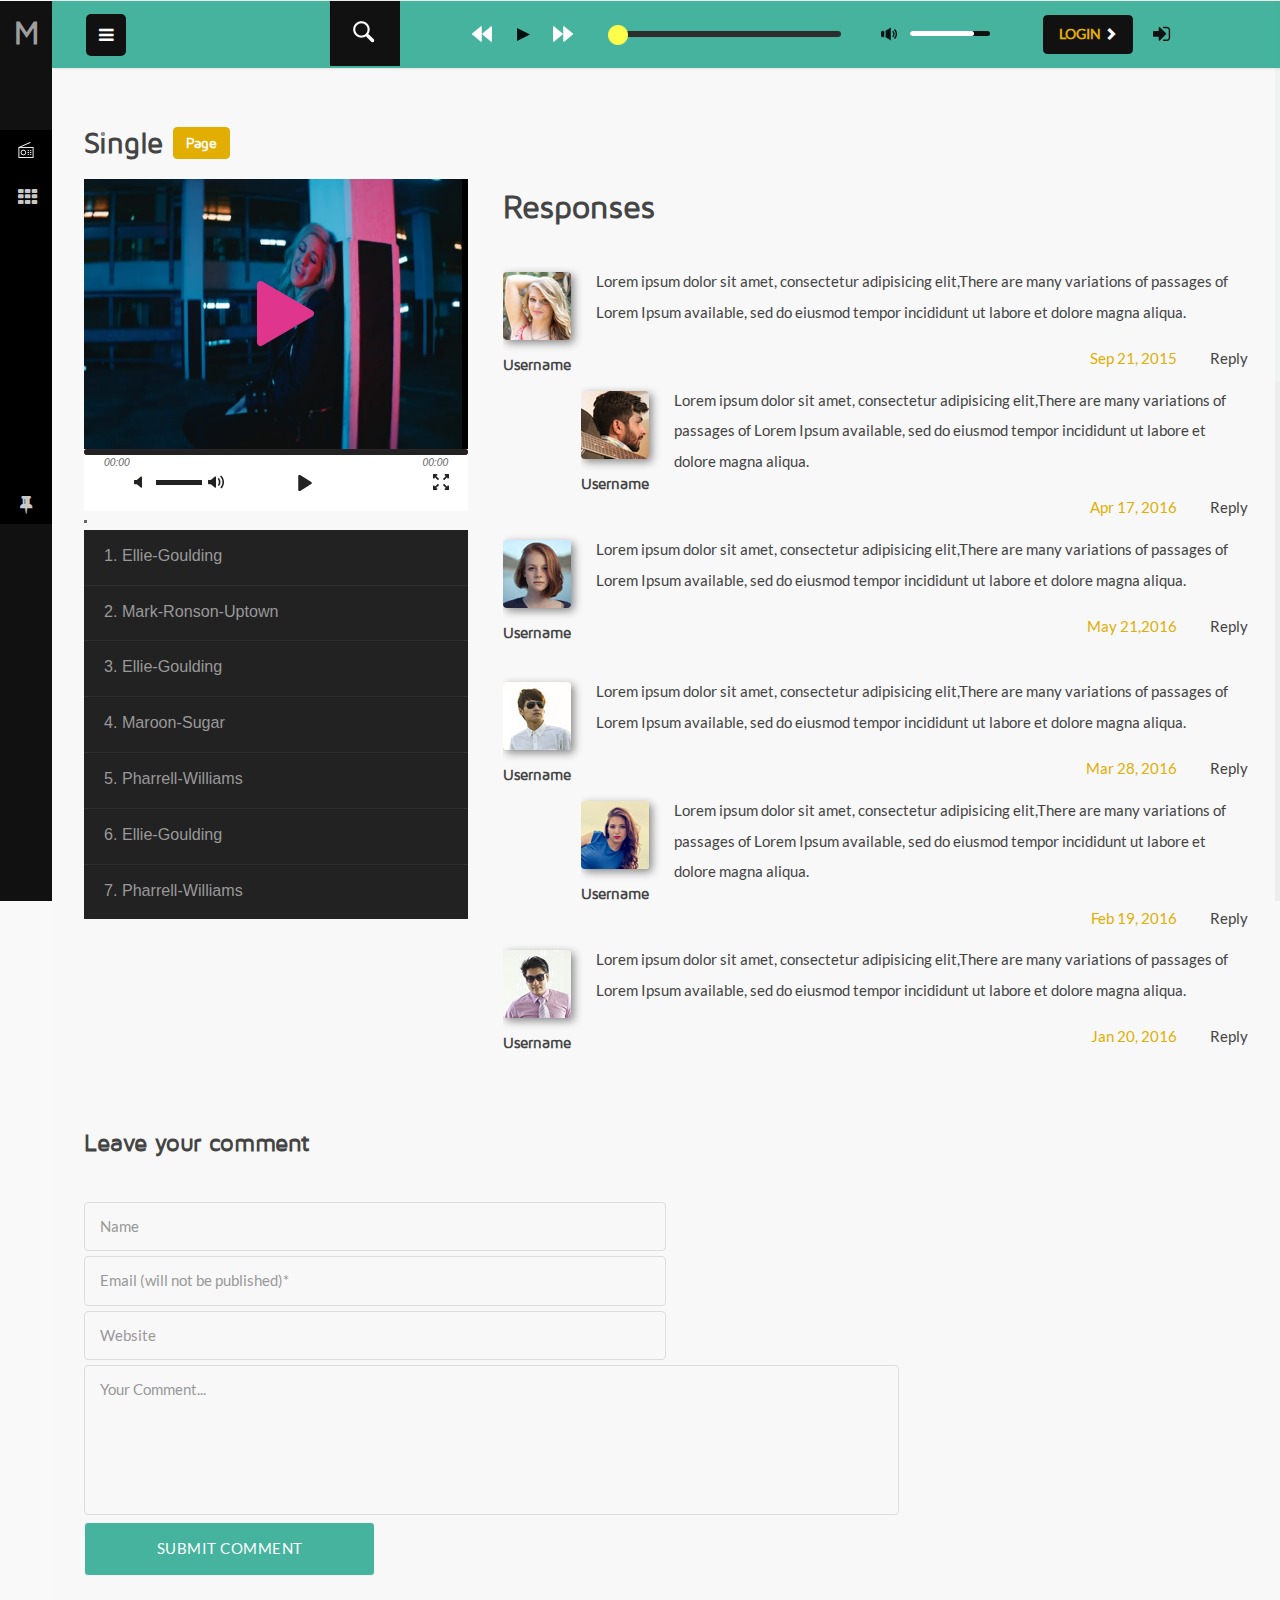
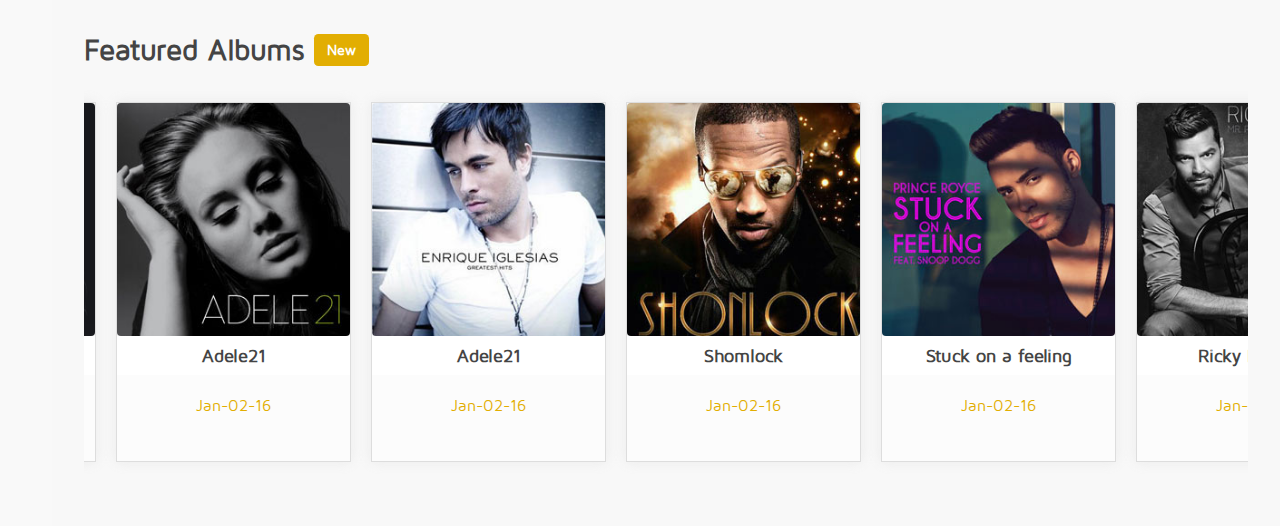
==== web/single.html @ 9c0857f7 "frontend" ====
<!--
Author: W3layouts
Author URL: http://w3layouts.com
License: Creative Commons Attribution 3.0 Unported
License URL: http://creativecommons.org/licenses/by/3.0/
-->
<!DOCTYPE HTML>
<html>
<head>
<title>Mom's Spaghettis</title>
<meta name="viewport" content="width=device-width, initial-scale=1">
<meta http-equiv="Content-Type" content="text/html; charset=utf-8" />
<meta name="keywords" content="Mosaic Responsive web template, Bootstrap Web Templates, Flat Web Templates, Android Compatible web template, 
Smartphone Compatible web template, free webdesigns for Nokia, Samsung, LG, SonyEricsson, Motorola web design" />
<script type="application/x-javascript"> addEventListener("load", function() { setTimeout(hideURLbar, 0); }, false); function hideURLbar(){ window.scrollTo(0,1); } </script>
 <!-- Bootstrap Core CSS -->
<link href="css/bootstrap.css" rel='stylesheet' type='text/css' />
<!-- Custom CSS -->
<link href="css/style.css" rel='stylesheet' type='text/css' />
<!-- Graph CSS -->
<link href="css/font-awesome.css" rel="stylesheet"> 
<!-- jQuery -->
<!-- lined-icons -->
<link rel="stylesheet" href="css/icon-font.css" type='text/css' />
<!-- //lined-icons -->
 <!-- Meters graphs -->
<script src="js/jquery-2.1.4.js"></script>


</head> 
    	 <!-- /w3layouts-agile -->
 <body class="sticky-header left-side-collapsed"  onload="initMap()">
    <section>
      <!-- left side start-->
		<div class="left-side sticky-left-side">

			<!--logo and iconic logo start-->
			<div class="logo">
				<h1><a href="index.html">Mosai<span>c</span></a></h1>
			</div>
			<div class="logo-icon text-center">
				<a href="index.html">M </a>
			</div>

			<!--logo and iconic logo end-->
					<div class="left-side-inner">

				<!--sidebar nav start-->
					<ul class="nav nav-pills nav-stacked custom-nav">
						<li class="active"><a href="index.html"><i class="lnr lnr-home"></i><span>Home</span></a></li>
						
						<li><a href="radio.html"><i class="camera"></i> <span>Radio</span></a></li>
						<li><a href="#" data-toggle="modal" data-target="#myModal1"><i class="fa fa-th"></i><span>Apps</span></a></li>
						<li><a href="radio.html"><i class="lnr lnr-users"></i> <span>Artists</span></a></li> 
						<li><a href="radio.html"><i class="lnr lnr-music-note"></i> <span>Albums</span></a></li>						
						<li class="menu-list"><a href="browse.html"><i class="lnr lnr-indent-increase"></i> <span>Browser</span></a>  
							<ul class="sub-menu-list">
								<li><a href="browse.html">Artists</a> </li>
								<li><a href="404.html">Services</a> </li>
							</ul>
						</li>
						<li><a href="blog.html"><i class="lnr lnr-book"></i><span>Blog</span></a></li>
						<li><a href="typography.html"><i class="lnr lnr-pencil"></i> <span>Typography</span></a></li>
						<li class="menu-list"><a href="#"><i class="lnr lnr-heart"></i>  <span>My Favourities</span></a> 
							<ul class="sub-menu-list">
								<li><a href="radio.html">All Songs</a></li>
							</ul>
						</li>
						<li class="menu-list"><a href="contact.html"><i class="fa fa-thumb-tack"></i><span>Contact</span></a>
							<ul class="sub-menu-list">
								<li><a href="contact.html">Location</a> </li>
							</ul>
						</li>     
					</ul>
				<!--sidebar nav end-->
			</div>
		</div>
		 	 <!-- /w3l-agile -->
		<!-- left side end-->
				<!-- app-->
			<div class="modal fade" id="myModal1" tabindex="-1" role="dialog" aria-labelledby="myModalLabel">
				<div class="modal-dialog facebook" role="document">
					<div class="modal-content">
						<div class="modal-header">
							<button type="button" class="close" data-dismiss="modal" aria-label="Close"><span aria-hidden="true">&times;</span></button>						
						</div>
						<div class="modal-body">
							<div class="app-grids">
								<div class="app">
						<div class="col-md-5 app-left mpl">
							<h3>Mosaic mobile app on your smartphone!</h3>
							<p>Download and Avail Special Songs Videos and Audios.</p>
							<div class="app-devices">
								<h5>Gets the app from</h5>
								<a href="#"><img src="images/1.png" alt=""></a>
								<a href="#"><img src="images/2.png" alt=""></a>
								<div class="clearfix"> </div>
							</div>
						</div>
						<div class="col-md-7 app-image">
							<img src="images/apps.png" alt="">
						</div>
						<div class="clearfix"></div>
					</div>
							</div>
						</div>
					</div>
				</div>
			</div>
			<!-- //app-->
			 	 <!-- /w3l-agileits -->
		<!-- signup -->
			<div class="modal fade" id="myModal5" tabindex="-1" role="dialog" aria-labelledby="myModalLabel">
				<div class="modal-dialog" role="document">
					<div class="modal-content modal-info">
						<div class="modal-header">
							<button type="button" class="close" data-dismiss="modal" aria-label="Close"><span aria-hidden="true">&times;</span></button>						
						</div>
						<div class="modal-body modal-spa">
							<div class="sign-grids">
								<div class="sign">
									<div class="sign-left">
										<ul>
											<li><a class="fb" href="#"><i></i>Sign in with Facebook</a></li>
											<li><a class="goog" href="#"><i></i>Sign in with Google</a></li>
										</ul>
									</div>
									<div class="sign-right">
										<form action="#" method="post">
											<h3>Create your account </h3>
											<input type="text" value="Name" onfocus="this.value = '';" onblur="if (this.value == '') {this.value = 'Name';}" required="">
											<input type="text" value="Mobile number" onfocus="this.value = '';" onblur="if (this.value == '') {this.value = 'Mobile number';}" required="">
											<input type="text" value="Email" onfocus="this.value = '';" onblur="if (this.value == '') {this.value = 'Email';}" required="">	
											<input type="password" value="Password" onfocus="this.value = '';" onblur="if (this.value == '') {this.value = 'Password';}" required="">	
											
											<input type="submit" value="CREATE ACCOUNT" >
										</form>
									</div>
									<div class="clearfix"></div>								
								</div>
								<p>By logging in you agree to our <span>Terms and Conditions</span> and <span>Privacy Policy</span></p>
							</div>
						</div>
					</div>
				</div>
			</div>
			<!-- //signup -->
 	 <!-- /w3l-agile-its -->
		<!-- main content start-->
		<div class="main-content">
			<!-- header-starts -->
			<div class="header-section">
			<!--toggle button start-->
			<a class="toggle-btn  menu-collapsed"><i class="fa fa-bars"></i></a>
			<!--toggle button end-->
			<!--notification menu start -->
				<div class="menu-right">
					<div class="profile_details">		
						  <div class="col-md-4 serch-part">
								<div id="sb-search" class="sb-search">
									<form action="#" method="post">
										<input class="sb-search-input" placeholder="Search" type="search" name="search" id="search">
										<input class="sb-search-submit" type="submit" value="">
										<span class="sb-icon-search"> </span>
									</form>
								</div>
							</div>
							  <!-- search-scripts -->
									<script src="js/classie.js"></script>
									<script src="js/uisearch.js"></script>
										<script>
											new UISearch( document.getElementById( 'sb-search' ) );
										</script>
									<!-- //search-scripts -->
											 <!---->
											  <div class="col-md-4 player">
													<div class="audio-player">
														<audio id="audio-player"  controls="controls">
														<source src="media/Blue Browne.ogg" type="audio/ogg"></source>
																<source src="media/Blue Browne.mp3" type="audio/mpeg"></source>
																<source src="media/Georgia.ogg" type="audio/ogg"></source>
																<source src="media/Georgia.mp3" type="audio/mpeg"></source></audio>
														</div>
												<!---->
												<script type="text/javascript">
													$(function(){
													  $('#audio-player').mediaelementplayer({
														alwaysShowControls: true,
														features: ['playpause','progress','volume'],
														audioVolume: 'horizontal',
														iPadUseNativeControls: true,
														iPhoneUseNativeControls: true,
														AndroidUseNativeControls: true
													});
												 });
												</script>
												<!--audio-->
													<link rel="stylesheet" type="text/css" media="all" href="css/audio.css">
													<script type="text/javascript" src="js/mediaelement-and-player.min.js"></script>
													<!---->

 	 <!-- /w3layouts-agile -->
												<!--//-->
												<ul class="next-top">
													<li><a class="ar" href="#"> <img src="images/arrow.png" alt=""/></a></li>
													<li><a class="ar2" href="#"><img src="images/arrow2.png" alt=""/></i></a></li>
														
											 </ul>	
											</div>
											<div class="col-md-4 login-pop">
												<div id="loginpop"><a href="#" id="loginButton"><span>Login <i class="arrow glyphicon glyphicon-chevron-right"></i></span></a><a class="top-sign" href="#" data-toggle="modal" data-target="#myModal5"><i class="fa fa-sign-in"></i></a>
														<div id="loginBox">                
															<form action="#" method="post" id="loginForm">
																	<fieldset id="body">
																		<fieldset>
																			  <label for="email">Email Address</label>
																			  <input type="text" name="email" id="email">
																		</fieldset>
																		<fieldset>
																				<label for="password">Password</label>
																				<input type="password" name="password" id="password">
																		 </fieldset>
																		<input type="submit" id="login" value="Sign in">
																		<label for="checkbox"><input type="checkbox" id="checkbox"> <i>Remember me</i></label>
																	</fieldset>
																<span><a href="#">Forgot your password?</a></span>
														 </form>
													</div>
												</div>

											</div>
										<div class="clearfix"> </div>
								</div>
							<!-------->
						</div>
					<div class="clearfix"></div>
				</div>
			<!--notification menu end -->
			<!-- //header-ends -->
 	 <!-- /wthree-agile -->
		<!-- //header-ends -->
			<div id="page-wrapper">
				
				<div class="inner-content single">
						    <!--/music-right-->
							
						<div class="tittle-head">
									<h3 class="tittle">Single <span class="new">Page</span></h3>
									<div class="clearfix"> </div>
								</div>
						   <div class="single_left">
								<!--/video-main-->
								 <div class="video-main">
									<div class="video-record-list">
										<div id="jp_container_1" class="jp-video jp-video-270p" role="application" aria-label="media player">
											<div class="jp-type-playlist">
												<div id="jquery_jplayer_1" class="jp-jplayer" style="width: 480px; height: 270px;"><img id="jp_poster_0" src="video/play1.png" style="width: 480px; height: 270px; display: inline;"><video id="jp_video_0" preload="metadata" src="http://192.168.30.9/vijayaa/2015/Dec/mosaic/web/video/Ellie-Goulding.webm" title="1. Ellie-Goulding" style="width: 0px; height: 0px;"></video></div>
												<div class="jp-gui">
													<div class="jp-video-play" style="display: block;">
														<button class="jp-video-play-icon" role="button" tabindex="0">play</button>
													</div>
													<div class="jp-interface">
														<div class="jp-progress">
															<div class="jp-seek-bar" style="width: 100%;">
																<div class="jp-play-bar" style="width: 0%;"></div>
															</div>
														</div>
														<div class="jp-current-time" role="timer" aria-label="time">00:00</div>
														<div class="jp-duration" role="timer" aria-label="duration">00:18</div>
														<div class="jp-controls-holder">
															<div class="jp-controls">
																<button class="jp-previous" role="button" tabindex="0">previous</button>
																<button class="jp-play" role="button" tabindex="0">play</button>
															</div>
															<div class="jp-volume-controls">
																<button class="jp-mute" role="button" tabindex="0">mute</button>
																<button class="jp-volume-max" role="button" tabindex="0">max volume</button>
																<div class="jp-volume-bar">
																	<div class="jp-volume-bar-value" style="width: 100%;"></div>
																</div>
															</div>
															<div class="jp-toggles">
															
																<button class="jp-full-screen" role="button" tabindex="0">full screen</button>
															</div>
														</div>
														<div class="jp-details" style="display: none;">
															<div class="jp-title" aria-label="title">1. Ellie-Goulding</div>
														</div>
													</div>
												</div>
												<div class="jp-playlist">
													<ul style="display: block;"><li class="jp-playlist-current"><div><a href="javascript:;" class="jp-playlist-item-remove" style="display: none;">×</a><a href="javascript:;" class="jp-playlist-item jp-playlist-current" tabindex="0">1. Ellie-Goulding <span class="jp-artist">by Pixar</span></a></div></li><li><div><a href="javascript:;" class="jp-playlist-item-remove" style="display: none;">×</a><a href="javascript:;" class="jp-playlist-item" tabindex="0">2. Mark-Ronson-Uptown <span class="jp-artist">by Pixar</span></a></div></li><li><div><a href="javascript:;" class="jp-playlist-item-remove" style="display: none;">×</a><a href="javascript:;" class="jp-playlist-item" tabindex="0">3. Ellie-Goulding <span class="jp-artist">by Pixar</span></a></div></li><li><div><a href="javascript:;" class="jp-playlist-item-remove" style="display: none;">×</a><a href="javascript:;" class="jp-playlist-item" tabindex="0">4. Maroon-Sugar <span class="jp-artist">by Pixar</span></a></div></li><li><div><a href="javascript:;" class="jp-playlist-item-remove" style="display: none;">×</a><a href="javascript:;" class="jp-playlist-item" tabindex="0">5. Pharrell-Williams <span class="jp-artist">by Pixar</span></a></div></li><li><div><a href="javascript:;" class="jp-playlist-item-remove" style="display: none;">×</a><a href="javascript:;" class="jp-playlist-item" tabindex="0">6. Ellie-Goulding <span class="jp-artist">by Pixar</span></a></div></li><li><div><a href="javascript:;" class="jp-playlist-item-remove" style="display: none;">×</a><a href="javascript:;" class="jp-playlist-item" tabindex="0">7. Pharrell-Williams <span class="jp-artist">by Pixar</span></a></div></li></ul>
												</div>
												<div class="jp-no-solution" style="display: none;">
													<span>Update Required</span>
													To play the media you will need to either update your browser to a recent version or update your <a href="http://get.adobe.com/flashplayer/" target="_blank">Flash plugin</a>.
												</div>
											</div>
										</div>
									</div>
								</div>
								<!-- script for play-list -->
				<link href="css/jplayer.blue.monday.min.css" rel="stylesheet" type="text/css">
				<script type="text/javascript" src="js/jquery.jplayer.min.js"></script>
				<script type="text/javascript" src="js/jplayer.playlist.min.js"></script>
				<script type="text/javascript">
				//<![CDATA[
				$(document).ready(function(){

					new jPlayerPlaylist({
						jPlayer: "#jquery_jplayer_1",
						cssSelectorAncestor: "#jp_container_1"
					}, [
						
						{
							title:"1. Ellie-Goulding",
							artist:"",
							mp4: "video/Ellie-Goulding.mp4",
							ogv: "video/Ellie-Goulding.ogv",
							webmv: "video/Ellie-Goulding.webm",
							poster:"video/play1.png"
						},
						{
							title:"2. Mark-Ronson-Uptown",
							artist:"",
							mp4: "video/Mark-Ronson-Uptown.mp4",
							ogv: "video/Mark-Ronson-Uptown.ogv",
							webmv: "video/Mark-Ronson-Uptown.webm",
							poster:"video/play2.png"
						},
						{
							title:"3. Ellie-Goulding",
							artist:"",
							mp4: "video/Ellie-Goulding.mp4",
							ogv: "video/Ellie-Goulding.ogv",
							webmv: "video/Ellie-Goulding.webm",
							poster:"video/play1.png"
						},
						{
							title:"4. Maroon-Sugar",
							artist:"",
							mp4: "video/Maroon-Sugar.mp4",
							ogv: "video/Maroon-Sugar.ogv",
							webmv: "video/Maroon-Sugar.webm",
							poster:"video/play4.png"
						},
						{
							title:"5. Pharrell-Williams",
							artist:"",
							mp4: "video/Pharrell-Williams.mp4",
							ogv: "video/Pharrell-Williams.ogv",
							webmv: "video/Pharrell-Williams.webm",
							poster:"video/play5.png"
						},
						{
							title:"6. Ellie-Goulding",
							artist:"",
							mp4: "video/Ellie-Goulding.mp4",
							ogv: "video/Ellie-Goulding.ogv",
							webmv: "video/Ellie-Goulding.webm",
							poster:"video/play1.png"
						},
						{
							title:"7. Pharrell-Williams",
							artist:"",
							mp4: "video/Pharrell-Williams.mp4",
							ogv: "video/Pharrell-Williams.ogv",
							webmv: "video/Pharrell-Williams.webm",
							poster:"video/play5.png"
						}
					], {
						swfPath: "../../dist/jplayer",
						supplied: "webmv,ogv,mp4",
						useStateClassSkin: true,
						autoBlur: false,
						smoothPlayBar: true,
						keyEnabled: true
					});

				});
				//]]>
					</script>
			<!-- //script for play-list -->
						<!--//video-main-->
						 	 <!-- /agileinfo -->
				</div>
				<div class="response">
					<h4>Responses</h4>
					<div class="media response-info">
						<div class="media-left response-text-left">
							<a href="#">
								<img class="media-object" src="images/c1.jpg" alt="">
							</a>
							<h5><a href="#">Username</a></h5>
						</div>
						<div class="media-body response-text-right">
							<p>Lorem ipsum dolor sit amet, consectetur adipisicing elit,There are many variations of passages of Lorem Ipsum available, 
								sed do eiusmod tempor incididunt ut labore et dolore magna aliqua.</p>
							<ul>
								<li>Sep 21, 2015</li>
								<li><a href="single.html">Reply</a></li>
							</ul>
							<div class="media response-info">
								<div class="media-left response-text-left">
									<a href="#">
										<img class="media-object" src="images/c2.jpg" alt="">
									</a>
									<h5><a href="#">Username</a></h5>
								</div>
								<div class="media-body response-text-right">
									<p>Lorem ipsum dolor sit amet, consectetur adipisicing elit,There are many variations of passages of Lorem Ipsum available, 
										sed do eiusmod tempor incididunt ut labore et dolore magna aliqua.</p>
									<ul>
										<li>Apr 17, 2016</li>
										<li><a href="single.html">Reply</a></li>
									</ul>		
								</div>
								<div class="clearfix"> </div>
							</div>
						</div>
						<div class="clearfix"> </div>
					</div>
					<div class="media response-info">
						<div class="media-left response-text-left">
							<a href="#">
								<img class="media-object" src="images/c3.jpg" alt="">
							</a>
							<h5><a href="#">Username</a></h5>
						</div>
						<div class="media-body response-text-right">
							<p>Lorem ipsum dolor sit amet, consectetur adipisicing elit,There are many variations of passages of Lorem Ipsum available, 
								sed do eiusmod tempor incididunt ut labore et dolore magna aliqua.</p>
							<ul>
								<li>May 21,2016</li>
								<li><a href="single.html">Reply</a></li>
							</ul>		
						</div>
						<div class="clearfix"> </div>
					</div>
					<div class="media response-info">
						<div class="media-left response-text-left">
							<a href="#">
								<img class="media-object" src="images/c4.jpg" alt="">
							</a>
							<h5><a href="#">Username</a></h5>
						</div>
						<div class="media-body response-text-right">
							<p>Lorem ipsum dolor sit amet, consectetur adipisicing elit,There are many variations of passages of Lorem Ipsum available, 
								sed do eiusmod tempor incididunt ut labore et dolore magna aliqua.</p>
							<ul>
								<li>Mar 28, 2016</li>
								<li><a href="single.html">Reply</a></li>
							</ul>
							<div class="media response-info">
								<div class="media-left response-text-left">
									<a href="#">
										<img class="media-object" src="images/c5.jpg" alt="">
									</a>
									<h5><a href="#">Username</a></h5>
								</div>
								<div class="media-body response-text-right">
									<p>Lorem ipsum dolor sit amet, consectetur adipisicing elit,There are many variations of passages of Lorem Ipsum available, 
										sed do eiusmod tempor incididunt ut labore et dolore magna aliqua.</p>
									<ul>
										<li>Feb 19, 2016</li>
										<li><a href="single.html">Reply</a></li>
									</ul>		
								</div>
								<div class="clearfix"> </div>
							</div>
						</div>
						<div class="clearfix"> </div>
					</div>
					<div class="media response-info">
						<div class="media-left response-text-left">
							<a href="#">
								<img class="media-object" src="images/c6.jpg" alt="">
							</a>
							<h5><a href="#">Username</a></h5>
						</div>
						<div class="media-body response-text-right">
							<p>Lorem ipsum dolor sit amet, consectetur adipisicing elit,There are many variations of passages of Lorem Ipsum available, 
								sed do eiusmod tempor incididunt ut labore et dolore magna aliqua.</p>
							<ul>
								<li>Jan 20, 2016</li>
								<li><a href="single.html">Reply</a></li>
							</ul>		
						</div>
						<div class="clearfix"> </div>
					</div>
				</div>
				 	 <!-- /agileits -->
				<div class="clearfix"> </div>
						<!--//music-right-->
						
						<div class="coment-form">
					<h4>Leave your comment</h4>
					<form action="#" method="post">
						<input type="text" value="Name " onfocus="this.value = '';" onblur="if (this.value == '') {this.value = 'Name';}" required="">
						<input type="email" value="Email (will not be published)*" onfocus="this.value = '';" onblur="if (this.value == '') {this.value = 'Email (will not be published)*';}" required="">
						<input type="text" value="Website" onfocus="this.value = '';" onblur="if (this.value == '') {this.value = 'Website';}" required="">
						<textarea onfocus="this.value = '';" onblur="if (this.value == '') {this.value = 'Your Comment...';}" required="">Your Comment...</textarea>
						<input type="submit" value="Submit Comment">
					</form>
				</div>
			</div>
			 	 <!-- /w3l-agileits-->
						<!--body wrapper start-->
						<div class="review-slider">
						
								<div class="tittle-head">
									<h3 class="tittle">Featured Albums <span class="new"> New</span></h3>
									<div class="clearfix"> </div>
								</div>
								 <ul id="flexiselDemo1">
								<li>
									<a href="single.html"><img src="images/v1.jpg" alt=""/></a>
									<div class="slide-title"><h4>Adele21 </div>
									<div class="date-city">
										<h5>Jan-02-16</h5>
										<div class="buy-tickets">
											<a href="single.html">READ MORE</a>
										</div>
									</div>
								</li>
								<li>
									<a href="single.html"><img src="images/v2.jpg" alt=""/></a>
									<div class="slide-title"><h4>Adele21</h4></div>
									<div class="date-city">
										<h5>Jan-02-16</h5>
										<div class="buy-tickets">
											<a href="single.html">READ MORE</a>
										</div>
									</div>
								</li>
								<li>
									<a href="single.html"><img src="images/v3.jpg" alt=""/></a>
									<div class="slide-title"><h4>Shomlock</h4></div>
									<div class="date-city">
										<h5>Jan-02-16</h5>
										<div class="buy-tickets">
											<a href="single.html">READ MORE</a>
										</div>
									</div>
								</li>
								<li>
									<a href="single.html"><img src="images/v4.jpg" alt=""/></a>
									<div class="slide-title"><h4>Stuck on a feeling</h4></div>
									<div class="date-city">
										<h5>Jan-02-16</h5>
										<div class="buy-tickets">
											<a href="single.html">READ MORE</a>
										</div>
									</div>
								</li>
								<li>
									<a href="single.html"><img src="images/v5.jpg" alt=""/></a>
									<div class="slide-title"><h4>Ricky Martine </h4></div>
									<div class="date-city">
										<h5>Jan-02-16</h5>
										<div class="buy-tickets">
											<a href="single.html">READ MORE</a>
										</div>
									</div>
								</li>
								<li>
									<a href="single.html"><img src="images/v6.jpg" alt=""/></a>
									<div class="slide-title"><h4>Ellie Goluding </h4></div>
									<div class="date-city">
										<h5>Jan-02-16</h5>
										<div class="buy-tickets">
											<a href="single.html">READ MORE</a>
										</div>
									</div>
								</li>
								<li>
									<a href="single.html"><img src="images/v6.jpeg" alt=""/></a>
									<div class="slide-title"><h4>Fifty Shades </h4></div>
									<div class="date-city">
										<h5>Jan-02-16</h5>
										<div class="buy-tickets">
											<a href="single.html">READ MORE</a>
										</div>
									</div>
								</li>
							</ul>
							<script type="text/javascript">
						$(window).load(function() {
							
						  $("#flexiselDemo1").flexisel({
								visibleItems: 5,
								animationSpeed: 1000,
								autoPlay: true,
								autoPlaySpeed: 3000,    		
								pauseOnHover: false,
								enableResponsiveBreakpoints: true,
								responsiveBreakpoints: { 
									portrait: { 
										changePoint:480,
										visibleItems: 2
									}, 
									landscape: { 
										changePoint:640,
										visibleItems: 3
									},
									tablet: { 
										changePoint:800,
										visibleItems: 4
									}
								}
							});
							});
						</script>
						<script type="text/javascript" src="js/jquery.flexisel.js"></script>	
						</div>

				</div>
			<div class="clearfix"></div>
						<!--body wrapper end-->
 	 <!-- /w3layouts-agile -->
					</div>
			  <!--body wrapper end-->
					 <div class="clearfix"> </div>
				</div>
			</div>
			 	 <!-- /w3layouts-agile -->

      <!-- main content end-->
   </section>
  
<script src="js/jquery.nicescroll.js"></script>
<script src="js/scripts.js"></script>
<!-- Bootstrap Core JavaScript -->
<script src="js/bootstrap.js"></script>
</body>
</html>
---- web/css/style.css ----
/*
Author: W3layout
Author URL: http://w3layouts.com
License: Creative Commons Attribution 3.0 Unported
License URL: http://creativecommons.org/licenses/by/3.0/
*/
h4, h5, h6,
h1, h2, h3 {margin-top: 0;}
ul, ol {margin: 0;}
p {margin: 0;}

html, body{
  font-family: 'Lato-Regular';
    font-size: 100%;
  	overflow-x: hidden;
	background: #f9f9f9;
}
@font-face {
   font-family: 'MavenPro-Regular';
   src: url(../fonts/MavenPro-Regular.ttf)format('truetype');
}
@font-face {
   font-family: 'Lato-Regular';
   src: url(../fonts/Lato-Regular.ttf)format('truetype');
}
body a{
	transition:0.5s all;
	-webkit-transition:0.5s all;
	-moz-transition:0.5s all;
	-o-transition:0.5s all;
	-ms-transition:0.5s all;
}
a:focus, a:active, a:hover {
    outline: none;
    -webkit-transition: all 0.3s;
    -moz-transition: all 0.3s;
    transition: all 0.3s;
    color: #111;
}
a {
    background-color:none;
}
body p{
   font-family: 'Lato-Regular';
}
h1, h2, h3, h4, h5 {
      font-family: 'MavenPro-Regular';
}
/*Header Stats Start*/
.header_stats{
	text-align: center;
}
/*-- w3layouts --*/
/*-- agileits --*/
.header_stats h3{
	font-size: 12px;
	font-weight: 600;
}
.header_stats p{
	font-size: 12px;
}
.header_stats .stat-num{
	font-size: 26px;
	color: #111;
	font-weight: bold;
	padding: 8px 0;
}
.header_stats .stat-highlight{
	color: #ef4836;
	font-weight: bold;
}
.header_stats .stat-highlight-red{
	color: #ef4836;
	font-weight: bold;
}
.header_stats .stat-highlight-green{
	color: #26a65b;
	font-weight: bold;
}
.nofitications-dropdown li .dropdown-menu:before,.drp-mnu:before {
    position: absolute;
    top:-8.5px;
    left: 5px;
    display: inline-block;
    border-right: 8px solid transparent;
    border-bottom: 8px solid #DFDFDF;
    border-left: 8px solid transparent;
    content: '';
}
/*---------------------------------
            LEFT SIDE
----------------------------------*/

.left-side {
    width: 200px;
    position: absolute;
    top: 0;
    left: 0;
}
/*-- w3l --*/
/*-- agileits --*/
.sticky-left-side {
    position: fixed;
    height: 100%;
    overflow-y: auto;
    z-index: 100;
	background: #111;
}

.sticky-left-side .custom-nav {
    margin-top:59px;
	background:#000;
}

.left-side-collapsed .sticky-left-side {
    overflow-y: visible;
}
.logo a {
    font-size: 0.9em;
    color: #fff;
    margin: 0;
    text-decoration: none;
    display: inline-block;
    text-transform: capitalize;
    font-weight: 700;
}
.logo a span{
	color:#111;
}
.logo-icon {
    display: none;
}
div#page-wrapper {
    padding:3em 2em;
}
.left-side-collapsed .logo-icon {
    height: 51px;
    margin-top: 0;
    display: block !important;
}
.logo-icon a{
	display:block;
	text-align:center;
	text-decoration: none;
}
.logo-icon a {
    font-size: 2em;
    color:#9E9E9E;
    margin-top: 9px;
	   font-family: 'MavenPro-Regular';
	font-weight:700;
}
/*-- w3layouts --*/
/*-- agileits --*/
.logo-icon a:hover{
	color:#fff;
}
.left-side-inner {
    padding: 0px;
    margin-bottom: 50px;
}

.left-side .searchform {
    display: none;
}

.left-side .searchform::after {
    content: '';
    display: block;
    clear: both;
}

.left-side .searchform input {
    padding: 10px;
    width:83%;
    margin: 0 0 15px 10px;
    -moz-border-radius: 2px;
    -webkit-border-radius: 2px;
    border-radius: 2px;
    border: none;
}

.left-side .logged-user {
    padding: 0 0 15px 12px;
    margin: 0 0 10px 0;
    border-bottom: 1px solid rgba(255, 255, 255, 0.1);
    display: none;
}

.left-side .logged-user .media-object {
    width: 40px;
    height:40px;
    display:block;
    -moz-border-radius: 3em;
    -webkit-border-radius: 3em;
    border-radius: 3em;
    float: left;
}

.left-side .logged-user .media-body {
    margin-left: 60px;
    color: #d7d7d7;
}

.left-side .logged-user .media-body h4 {
    font-size: 15px;
    margin: 5px 0 0 0;
}
/*-- w3l --*/
/*-- agileits --*/
.left-side .logged-user .media-body h4 a {
    color: #fff;
}

.left-side .logged-user .media-body span {
    font-style: italic;
    font-size: 11px;
    opacity: 0.5;
}

.custom-nav {
    margin-bottom: 10px;
}

.custom-nav > li > a {
    color:#C8C8C8;
    padding: 12px 20px;
    border-radius: 0;
    -webkit-border-radius: 0;
}

.custom-nav > li > a:hover,
.custom-nav > li > a:active {
    color:#e2ae02;
	background-color:#292929;
    border-radius: 0;
    -webkit-border-radius: 0;
}
.custom-nav > li.menu-list > a:hover {
    background-color:#191919;
}

.custom-nav > li.nav-active > a {
    background-color:#111;
    color:#e2ae02;
}

.custom-nav > li.nav-active > ul{
    display: block;
}

.custom-nav > li.nav-active > a:hover {
    
}

.custom-nav > li.active > a,
.custom-nav > li.active > a:hover,
.custom-nav > li.active > a:focus {
    background-color: #111;
    color:#e2ae02;
}

ul.dropdown-menu.drp-mnu li {
    width: 100%;
}

.custom-nav > li.menu-list.active > a {
    background-image: url(../images/plus.png);
}

.custom-nav > li.nav-active.active > a {
    background-image: url(../images/minus.png);
}

.custom-nav > li.nav-active.active > a:hover {
    background-image: url(../images/minus.png);
}

.custom-nav li .fa {
    font-size: 16px;
    vertical-align: middle;
    width: 16px;
    text-align: center;
}

.custom-nav .sub-menu-list {
    list-style: none;
    display: none;
    margin: 0;
    padding: 0;
    background: #111;
}

.custom-nav .sub-menu-list > li > a {
    color: #fff;
    font-size: 13px;
    display: block;
    padding: 10px 5px 10px 50px;
    -moz-transition: all 0.2s ease-out 0s;
    -webkit-transition: all 0.2s ease-out 0s;
    transition: all 0.2s ease-out 0s;
}

.custom-nav .sub-menu-list > li > a:hover,
.custom-nav .sub-menu-list > li > a:active,
.custom-nav .sub-menu-list > li > a:focus {
    text-decoration: none;
    color:#fff;
    background:#45B39D;
}
.profile_img i {
	float: right;
    margin: .5em 0 0;
    color:#00BCD4;
}
.custom-nav .sub-menu-list > li .fa {
    font-size: 12px;
    opacity: 0.5;
    margin-right: 5px;
    text-align: left;
    width: auto;
    vertical-align: baseline;
}

.custom-nav .sub-menu-list > li.active > a {
    color: #65CEA7;
    background-color: #2A323F;
}

.custom-nav .sub-menu-list ul {
    margin-left: 12px;
    border: 0;
}

.custom-nav .menu-list.active ul {
    display: block;
}
.nav>li>a {
	position: relative;
	display: block;
	padding: 17px 15px;
}
.nav>li {
position: relative;
display: block;
}
.nav-stacked>li+li {
	margin-top: 1px;
	margin-left: 0;
}
ul.nav.nav-pills.nav-stacked.custom-nav li a img {
    vertical-align: baseline;
}
i.camera {
    width:16px;
    height:16px;
    background:url(../images/radio.png) no-repeat 0px 0px;
    display: inline-block;
    transition: 0.5s all;
    -webkit-transition: 0.5s all;
    -moz-transition: 0.5s all;
    -o-transition: 0.5s all;
    -ms-transition: 0.5s all;
}
ul.nav.nav-pills.nav-stacked.custom-nav li:hover i.camera {
    background:url(../images/radio1.png) no-repeat 0px 0px;
}
@media (max-width:767px){
	.hidden-xs{display:none!important}
	.visible-xs {
		display: none !important;
	}
}
@media (min-width:768px) and (max-width:991px){
	.hidden-sm{display:none!important}
}
@media (min-width:992px) and (max-width:1199px){
	.hidden-md{display:none!important}
}
@media (min-width:1200px){
	.hidden-lg{display:none!important}
}
/*------------------------------------------
            LEFT SIDE COLLAPSE
-------------------------------------------*/

.left-side-collapsed .logo {
    display: none;
}

.left-side-collapsed .header-section {
    margin-left: 0px;
}

.left-side-collapsed .left-side {
    width: 52px;
    top: 0px;
}

.left-side-collapsed .left-side-inner {
    padding: 0;
}

h5.left-nav-title {
    margin-left: 10px;
    color: #fff;
    margin-bottom:8px;
}

.left-side-collapsed .custom-nav {
        margin: 26px 0 20px 0;
}

.left-side-collapsed .custom-nav li a {
    text-align: center;
    padding: 10px;
    position: relative;
	
}

.left-side-collapsed .custom-nav > li.menu-list > a {
    background-image: none;
}

.left-side-collapsed .custom-nav li a span {
    position: absolute;
    background:#e2ae02;
    padding: 11.7px;
    left: 52px;
    top: 1px;
    min-width: 160px;
    text-align: left;
    z-index: 100;
    display: none;
	font-size:14px;
}

.left-side-collapsed .custom-nav li a span:after {
    right: 100%;
    top: 50%;
    border: solid transparent;
    content: " ";
    height: 0;
    width: 0;
    position: absolute;
    pointer-events: none;
    border-color: rgba(0, 0, 0, 0);
    border-right-color:#e2ae02;
    border-width: 6px;
    margin-top: -6px;
}
/*-- w3layouts --*/
/*-- agileits --*/
.left-side-collapsed .custom-nav li.active a span {
    -moz-border-radius: 0;
    -webkit-border-radius: 0;
    border-radius: 0;
}

.left-side-collapsed .custom-nav ul,
.left-side-collapsed .custom-nav .menu-list.nav-active ul {
    display: none;
}

.left-side-collapsed .custom-nav .menu-list.nav-hover ul {
    display: block;
}

.left-side-collapsed .custom-nav > li.nav-hover > a,
.left-side-collapsed .custom-nav > li.nav-hover.active > a {
    background:#111;
    color:#e2ae02;
}

.left-side-collapsed .custom-nav li.nav-hover a span {
    display: block;
    color: #fff;
}

.left-side-collapsed .custom-nav li.nav-hover.active a span {
    background:#e2ae02;
    color: #fff;
}

.left-side-collapsed .custom-nav li.nav-hover ul {
    display: block;
    position: absolute;
    top: 44px;
    left: 52px;
    margin: 0;
    min-width: 160px;
    background:#45B39D;
    z-index: 100;
    -moz-border-radius: 0 0 2px 0;
    -webkit-border-radius: 0 0 2px 0;
    border-radius: 0 0 2px 0;
}

.left-side-collapsed .custom-nav ul a {
    text-align: left;
    padding: 6px 10px;
    padding-left: 10px;
}

.left-side-collapsed .custom-nav ul a:hover {
      background: #28947E;
}

.left-side-collapsed .custom-nav li a i {
    margin-right: 0;
	font-size: 1.2em;
}
ul.nav li a span {
    padding-left: .5em;
}

.left-side-collapsed .main-content {
    margin-left: 52px;
}


.left-side-collapsed .left-side{
    overflow: visible !important;
}

/*----------------------------
        HEADER SECTION
-----------------------------*/

.header-section {
    background:#45B39D;
    box-shadow: 1px 0 3px rgba(0,0,0,.15);
    -webkit-box-shadow: 1px 0 3px rgba(0,0,0,.15);
    -moz-box-shadow: 1px 0 3px rgba(0,0,0,.15);
    -o-box-shadow: 1px 0 3px rgba(0,0,0,.15);
	padding-bottom:2px;
}

.header-section::after {
    clear: both;
    display: block;
    content: '';
}

.toggle-btn {
    font-size: 17px;
    padding: 9px 0 0;
    width: 40px;
    height: 42px;
    margin: 0.75em 0 0 2em;
    text-align: center;
    cursor: pointer;
    float: left;
    color: #fff;
    background: #111;
    border: none;
    border-radius: 5px;
    -moz-transition: all 0.2s ease-out 0s;
    -webkit-transition: all 0.2s ease-out 0s;
    transition: all 0.2s ease-out 0s;
}

.toggle-btn:hover {
    background:#e2ae02;
    color: #fff;
}

.searchform input {
    box-shadow: none;
    float: left;
    font-size: 14px;
    margin:8px 0 0 10px;
    padding:7px 10px;
    width: 220px;
    outline:none;
    border:1px solid #eee;
    border-radius:4px;
    -webkit-border-radius:4px;
    -moz-border-radius:4px;
    -o-border-radius:4px;
}
.searchform input:focus {
    -moz-box-shadow: none;
    -webkit-box-shadow: none;
    box-shadow: none;
    border-color: #ddd;
}
.logo-co{
	float:left;
	padding:7px 15px 6px;
}
.logo-co a {
	display:block;
}
/* ------------------------------
        STICKY HEADER
---------------------------------*/
.sticky-header .logo {
  position: fixed;
    top: 0;
    left: 0;
    width: 200px;
    z-index: 100;
    background: #e2ae02;
    border-bottom: 1px solid #5F45BB;
    text-align: center;
        padding: 1.1em 0 1.2em;
}
.logo h1 {
    margin-bottom: 0;
	line-height: 25px;
}
.sticky-header .header-section {
    position: fixed;
    top: 0;
    left: 200px;
    width: 100%;
    z-index: 100;
}

.sticky-header .main-content {
    padding-top: 50px;
}
.sticky-header .menu-right {
    margin-right: 0;
}
.sticky-header.left-side-collapsed .header-section {
    left: 52px;
}
.sticky-header.left-side-collapsed .menu-right {
    margin-right: 0;
}
.menu-right {
}
/*-----------------------------
        MAIN CONTENT
------------------------------*/
.col-md-6.col_1_of_2.span_1_of_2 {
    margin-bottom: 0.6em;
}
.main-content {
    margin-left: 200px;
    background:#F8F8F8;
    min-height: 1000px;
}
.main-content2{
	min-height: 1250px !important;
}
.main-content5{
	min-height: 1030px !important;
}
.main-content6{
	min-height: 1700px !important;
}
.main-content3{
	min-height:2580px !important;
}
.main-content4{
	min-height: 2275px !important;
}
/*----*/
.search-box{
	float:left;
}
/*----*/
.sb-search {
   position: absolute;
  right:90px;
  width: 0%;
  min-width:70px;
  height:65px;
  float: right;
  overflow: hidden;
  -webkit-transition: width 0.3s;
  -moz-transition: width 0.3s;
  transition: width 0.3s;
  -webkit-backface-visibility: hidden;
  z-index: 999;
  border-left: 1px solid #000;
    top:0%;
}
.sb-search-input {
  position: absolute;
  top: 0;
  right: 3px;
  border: none;
  outline: none;
  background: #111;
  width: 100%;
  height:65px;
  margin: 0;
  z-index:10;
  padding: 0em 4em 0em 1em;
  font-size: 15px;
  font-weight: 400;
  color: #fff;
}
.sb-search-input::-webkit-input-placeholder {
	color: #fff;
}
.sb-search-input:-moz-placeholder {
	color: #fff;
}
.sb-search-input::-moz-placeholder {
	color: #fff;
}
.sb-search-input:-ms-input-placeholder {
	color:#fff;
}
.sb-icon-search,.sb-search-submit  {
	width:30px;
	height:40px;
	display: block;
	position: absolute;
	right: 1%;
	top: 0%;
	padding: 0;
	margin: 0;
	line-height:71px;
	text-align: center;
	cursor: pointer;
}
.sb-search-submit {
   background: url('../images/search.png') no-repeat -23px 20px;
	-ms-filter: "progid:DXImageTransform.Microsoft.Alpha(Opacity=0)"; /* IE 8 */
    color: transparent;
	border: none;
	outline: none;
	z-index: -1;
	-webkit-appearance: none;
}
.sb-icon-search {
  background: #111 url('../images/search.png') no-repeat 23px 20px;
  z-index: 90;
     width:70px;
    height:65px;
}
/* Open state */
.sb-search.sb-search-open,.no-js .sb-search {
	width:75%;
}
.sb-search.sb-search-open .sb-icon-search,.no-js .sb-search .sb-icon-search {
	background: url('../images/search.png') no-repeat 23px 20px;
	color: #fff;
	z-index: 11;
}
.sb-search.sb-search-open .sb-search-submit,.no-js .sb-search .sb-search-submit {
	z-index: 90;
}
footer {
    background:#e2ae02;
    padding: 12px;
    width: 100%;
        border-top: 1px solid #423D3E;
    text-align:center;
    position: fixed;
    bottom: 0;
}
footer  p {
	color: #fff;
    font-size: 1em;
}
footer  p a{
	color:#111;
}
footer  p a:hover{
	text-decoration:underline;
}
.show-grid [class^=col-] {
  background: #fff;
  text-align: center;
  margin-bottom: 10px;
  line-height: 2em;
  border: 10px solid #f0f0f0;
}
.show-grid [class*="col-"]:hover {
  background: #e0e0e0;
}
.grid_3{
	margin-bottom:2em;
}
.xs h3, .widget_head{
	color:#000;
	font-size:1.7em;
	font-weight:300;
	margin-bottom: 1em;
}
.grid_3 p{
  color: #999;
  font-size: 0.85em;
  margin-bottom: 1em;
  font-weight: 300;
}
 /*--main-content--*/
.music-left{
 float:left;
 width:65%;
}
.music-right{
 float:left;
 width:33%;
 margin-left:2%;
}
/*--banner--*/
#slider2,
#slider3 {
  box-shadow: none;
  -moz-box-shadow: none;
  -webkit-box-shadow: none;
  margin: 0 auto;
}
.rslides_tabs li:first-child {
  margin-left: 0;
}
.rslides_tabs .rslides_here a {
  background: rgba(255,255,255,.1);
  color: #fff;
  font-weight: bold;
}
.events {
  list-style: none;
}
.callbacks_container {
  position: relative;
  float: left;
  width: 100%;
}
.callbacks {
  position: relative;
  list-style: none;
  overflow: hidden;
  width: 100%;
  padding: 0;
  margin: 0;
}
.callbacks li {
  position: absolute;
  width: 100%;
}
.callbacks img {
  position: relative;
  z-index: 1;
  height: auto;
  border: 0;
}
.callbacks .caption {
	display: block;
	position: absolute;
	z-index: 2;
	font-size: 20px;
	text-shadow: none;
	color: #fff;
	left: 0;
	right: 0;
	padding: 10px 20px;
	margin: 0;
	max-width: none;
	top: 10%;
	text-align: center;
}
.callbacks_nav {
      position: absolute;
    -webkit-tap-highlight-color: rgba(0,0,0,0);
    top: 56%;
    left: 0;
    opacity: 0.7;
    z-index: 3;
    text-indent: -9999px;
    overflow: hidden;
    text-decoration: none;
        height: 79px;
    width: 30px;
    background: transparent url("../images/arrows.png") no-repeat left top;
    margin-top:3%;
	display:none;
}
 .callbacks_nav:hover{
  	opacity: 0.5;
  }
.callbacks_nav.next {
  left: auto;
    background-position: right top;
   right:-140px;
 }
 .callbacks_nav.prev {
	right: auto;
    background-position: left top;
    left: -140px;
}
#slider3-pager a {
  display: inline-block;
}
#slider3-pager span{
  float: left;
}
#slider3-pager span{
	width:100px;
	height:15px;
	background:#fff;
	display:inline-block;
	border-radius:30em;
	opacity:0.6;
}
#slider3-pager .rslides_here a {
  background: #FFF;
  border-radius:30em;
  opacity:1;
}
#slider3-pager a {
  padding: 0;
}
#slider3-pager li{
	display:inline-block;
}
.rslides {
  position: relative;
  list-style: none;
  overflow: hidden;
  width: 100%;
  padding: 0;
}
.rslides li {
  -webkit-backface-visibility: hidden;
  position: absolute;
  display:none;
  width: 100%;
  left: 0;
  top: 0;
}
.rslides li{
  position: relative;
  display: block;
  float: left;
}
.rslides img {
  height: auto;
  border: 0;
  }
.callbacks_tabs{
       list-style: none;
    position: absolute;
    bottom: -13%;
    right: 0%;
    padding: 0;
    margin: 0;
    display: inline-block;
    background: rgb(230, 228, 228);
    padding: 5px 7px 11px 1px;
    line-height: 20px;
    border-radius: 30px;
    -webkit-border-radius: 30px;
    -moz-border-radius: 30px;
    -o-border-radius: 30px;
    border: 1px solid #ccc;
}
.slider-top span{
	font-weight:600;
}
.callbacks_tabs li{
  display: inline-block;
  margin: 0 .3em;
}
@media screen and (max-width: 600px) {
  .callbacks_nav {
    top: 47%;
    }
}
/*----*/
.callbacks_tabs a{
 visibility: hidden;
}
.callbacks_tabs a:after {
    content: "\f111";
  font-size: 0;
  font-family: FontAwesome;
  visibility: visible;
  display: block;
     width:14px;
    height:14px;
    display: block;
    background:#e2ae02;
  display: inline-block;
  border:none;
  border-radius:50%;
  -webkit-border-radius:50%;
  -moz-border-radius:50%;
  -o-border-radius:50%;
  -ms-border-radius:50%;
  
}
.callbacks_here a:after{
  background:#45B39D;
}
.banner-info {
    top: 62%;
    z-index: 999;
    left: 5%;
	    position: absolute;
}
.banner-info h3 {
    font-size: 2.5em;
    font-weight: 700;
    color: #fff;
    text-transform: uppercase;
}
ul#slider4 h4 {
    position: absolute;
    top: 39%;
    left: 16px;
    z-index: 999;
    font-size: 2.2em;
    color: #fff;
    width: 38%;
    line-height: 1.7em;
    border-left: 8px solid #B73C3D;
    padding-left: 15px;
}
.banner-info p {
    color: #fff;
    font-size: 1.2em;
    margin-top: 0.5em;
}
.banner-info p span {
 color:#45B39D;
}
a.trend {
    position: absolute;
    top: -233%;
    padding: 8px 13px;
    background: #e2ae02;
    font-size: 1em;
    color: #fff;
    -webkit-appearance: none;
    border: none;
    outline: none;
	border-radius: 0.3em;
    -o-border-radius: 0.3em;
    -moz-border-radius: 0.3em;
    -webkit-border-radius: 0.3em;
}
a.trend:hover {
  background:#45B39D;
  text-decoration:none;
}
.banner-img img,.content-grid img {
     border-radius: 4px;
	-o-border-radius: 4px;
	-webkit-border-radius: 4px;
	-moz-border-radius: 4px;
}
/*-- main --*/
.audio-grid p{
	color:#fff;
	font-size:0.9em;
}
.next-top{
	position: relative;
	z-index:0;
}
.next-top li{
	display:inline-block;	
}
.next-top li a.ar {
    left: -7%;
    position: absolute;
    top: -22px;
}
.next-top li a.ar2{	
	    left: 10%;
    position: absolute;
    top: -22px;
}
/*-- wthree --*/
/*-- agileits --*/
/*--login-pop--*/
#loginpop {
	    position: relative;
    float:left;
}
i.arrow {
    font-size: 0.9em;
  color: #fff;
  vertical-align: baseline;
  transition:0.5s all;
	-webkit-transition:0.5s all;
	-moz-transition:0.5s all;
	-o-transition:0.5s all;
	-ms-transition:0.5s all;
  }
#loginpop a span:hover i.arrow{
  color:#fff;
  }
#loginpop a{
	text-decoration:none;
}
#loginpop a span{
    display: block;
    color: #e2ae02;
    background: #111;
    padding: 8px 15px;
    font-size: 0.9em;
    border: 1px solid #111;
    transition: 0.5s all;
    -webkit-transition: 0.5s all;
    -moz-transition: 0.5s all;
    -o-transition: 0.5s all;
    -ms-transition: 0.5s all;
    font-weight: 600;
    text-transform: uppercase;
    border-radius: 0.3em;
    -o-border-radius: 0.3em;
    -webkit-border-radius: 0.3em;
    -moz-border-radius: 0.3em;
    outline: none;
  }
 #loginpop a span:hover{
	background:#000;
	 border: 1px solid #000;
	 color:#fff;
 }
/* Login Button */
#loginButton { 
    display:inline-block;  
    position:relative;
    z-index:30;
    cursor:pointer;
}
/* Login Box */
#loginBox {
    position:absolute;
    top: 56px;
    right: 4px;
    display:none;
    z-index:29;
}
#loginForm:after {
	content: '';
    position: absolute;
        right: 129px;
    top: -13px;
    border-left: 9px solid rgba(0, 0, 0, 0);
    border-right: 10px solid rgba(0, 0, 0, 0);
    border-bottom: 15px solid #FFFFFF;
}
/* Login Form */
#loginForm {
	  width: 300px;
  background: #fff;
  border: 1px solid #d6d6d6;
  height: 251px;
}
#loginForm fieldset {
    margin:0 0 15px 0;
    display:block;
    border:0;
    padding:0;
}
fieldset#body {
    border-radius:3px;
    -webkit-border-radius:3px;
    -moz-border-radius:3px;
    -o-border-radius:3px;
    padding:15px 15px;
    margin:0;
}
#loginForm #checkbox {
    width:auto;
    margin:3px 6px 0 0;
    float:left;
    padding:0;
    border:0;
}
#body label {
   color:#34353a;
    margin:10px 0 0 0;
    display:block;
    float:left;
    font-size:0.8725em;
    font-weight: 400;
}
#loginForm #body fieldset label{
    display:block;
    float:none;
    margin:0 0 6px 0;
	font-family: 'Open Sans', sans-serif;
}
#loginForm #login {
  width: auto;
  float: left;
  background:#45B39D;
  color: #fff;
  font-size: 0.8725em;
  padding: 7px 20px;
  border: none;
  margin: 0 12px 0 0;
  cursor: pointer;
  transition: all .5s;
  -webkit-transition: all .5s;
  -moz-transition: all .5s;
  -o-transition: all .5s;
  outline:none;
  text-transform: uppercase;
    border-radius:0.3em;
  -o-border-radius:0.3em;
  -webkit-border-radius:0.3em;
  -moz-border-radius:0.3em;
  font-family: 'Open Sans', sans-serif;
  
}
#loginForm #login:hover{
     background:#e2ae02;
}
#loginForm input {
   width: 100%;
  border: 1px solid #DADADA;
  color: #222;
  background: #FFF;
  padding: 6px;
  font-size: 0.8125em;
  -webkit-apperance: none;
  outline: none
  font-family: 'Open Sans', sans-serif;
}
#body label i {
  color: #000;
  font-size: 1em;
  font-style: normal;
  font-family: 'Open Sans', sans-serif;
}
#loginForm span a {
  color:#34353a;
  font-size: 0.85em;
  font-weight: 400;
  background: none;
  border: none;
  box-shadow: none;
  padding: 0 16px;
  font-family: 'Open Sans', sans-serif;
}
.serch-part {
    float: left;
    width: 32%;
}
.player {
    float: left;
    width: 45%;
}
.login-pop {
    width: 20%;
       margin-top: 0.9em;
    margin-left: 3%;
}
.profile_details {
    padding: 0 5em;
}
a.top-sign {
    display: inline-block;
    float: right;
    margin-left: 4em;
    margin-top: 0.2em;
    color: #111;
    font-size: 1.25em;
}
/*--albums--*/
.albums {
  padding: 4em 0 0 0;
}
.content-grid img {
    width: 100%;
}
.content-grid {
    width:25%;
    float: left;
    text-align: center;
    box-shadow: 0px 0px 10px rgba(255, 255, 255, 0.35);
    margin-right: 0%;
    margin-bottom: 2%;
    position: relative;
	padding-left: 0;
}
.content-grid h3 {
      color: #fff;
    padding: 0.2em 1em 0.6em 1em;
    display: block;
    line-height: 1.8em;
    font-size: 0.9em;
    font-family: 'OpenSans-Regular';
}
.content-grid ul li a {
    padding: 0 5px;
    display: block;
    color: #e3b23f;
    font-size: 1.1em;
}
.button {
    transition: 0.5s ease;
    -o-transition: 0.5s ease;
    -webkit-transition: 0.5s ease;
    color: #444;
    text-transform: uppercase;
    display: block;
    margin: 10px 0 0 0;
    font-size: 1em;
	font-weight:600;
}
.button:hover {
    color:#e2ae02;
}
.inner-info {
    display: none;
}
.content-grid:hover .inner-info{
   display:block;
    -o-transition: all 0.3s ease;
    -moz-transition: all 0.3s ease;
    -ms-transition: all 0.3s ease;
    -webkit-transition: all 0.3s ease;
    transition: all 0.3s ease;
    position: absolute;
    bottom: 0px;
    background: #e2ae02;
    padding: 10px 10px;
    width:227px;
    border-radius:0px 0px 4px 4px;
	-webkit-border-radius:0px 0px 4px 4px;
	-moz-border-radius:0px 0px 4px 4px;
	-o-border-radius:0px 0px 4px 4px;
}
.inner-info h5 {
    color: #fff;
    font-size: 1em;
    font-weight: 600;
    text-transform: uppercase;
}
.content-grid ul li {
    display: inline-block;
}
.content-grid.last-grid img {
    width: 100%;
}
.inner-info ul li a i {
    font-size: 0.9em;
	
}
h3.tittle {
    float: left;
    font-size: 1.8em;
    font-weight:700;
    color: #444;
}
h4.tittle {
    float: left;
    font-size: 1.2em;
    font-weight: 400;
    color: #e2ae02;
       margin-left:70%;
}
h4.tittle.two {
     margin-left:70%;
}
span.new{
    display: inline-block;
    padding: 8px 13px;
    background: #e2ae02;
    font-size: 0.5em;
    color: #fff;
    -webkit-appearance: none;
    border: none;
    outline: none;
	    vertical-align: top;
			    border-radius: 0.3em;
    -o-border-radius: 0.3em;
    -moz-border-radius: 0.3em;
    -webkit-border-radius: 0.3em;
}
/*--music_right--*/
/*--/video--*/
	div.jp-type-playlist div.jp-playlist a {
		color: #fff;
		text-decoration: none;
		padding: 22px 20px 22px 20px!important;
		background:#222!important;
		display: block;
	}
	div.jp-type-playlist div.jp-playlist a {
		color: #fff;
		text-decoration: none;
		padding: 25px 20px 25px 20px;
		background:#222;
		display: block;
		font-size: 1.4em;
	}
	div.jp-type-playlist div.jp-playlist a {
    color: #999!important;
	}
div.jp-type-playlist div.jp-playlist a:hover {
    color:#fff!important;
	    background: #45B39D!important;
}
/*--//video--*/
/*--//pricing_table--*/
/*-- wthree --*/
/*-- agileits --*/
.pricing {
    float: left;
    width: 49%;
    text-align: center;
    margin-left:0;
}
.pricing-table {
    margin: 5% auto 0 auto;
    width: 65%;
}
.price-top h3 {
    font-size: 3em;
    font-weight: 700;
    color: #fff;
}
.price-top h4 {
    font-size: 1.2em;
    color: #fff;
    font-weight: 700;
}
.price-top {
    background: none;
    padding: 1em;
    border-radius: 0.4em 0.4em 0em 0em;
    -webkit-border-radius: 0.4em 0.4em 0em 0em;
    -o-border-radius: 0.4em 0.4em 0em 0em;
    -moz-border-radius: 0.4em 0.4em 0em 0em;
    border: 1px solid #e2ae02;
}
.price-bottom h3 {
    font-size: 2.5em;
    color: #333;
}
.price-bottom p {
    font-size: .9em;
    text-transform: uppercase;
    color: #999;
	margin-bottom: .8em;
}
.price-bottom ul {
    padding: 0;
}
.price-bottom ul li {
       font-size: 1em;
    line-height: 1.9em;
    padding: .3em 0.5em;
    font-weight: 400;
}
a.price {
    font-size: .9em;
    text-transform: uppercase;
    padding: .6em 1em;
    background: #e2ae02;
    color: #fff;
    display: block;
    width: 57%;
    margin: 0.5em auto 0.6em;
    border-radius: 0.3em;
    -o-border-radius: 0.3em;
    -moz-border-radius: 0.3em;
    -webkit-border-radius: 0.3em;
    font-weight:400;
	    text-decoration: none;
}
.pricing:hover a.price {
  	transition:transform 0.3s;
	-o-transition: transform 0.3s;
	-webkit-transition:-webkit-transform 0.3s;
    -moz-transition:-moz-transform 0.3s;
	background:#45B39D;
}
.price-bottom {
	padding:1em 0;
    border: 1px solid #e2ae02;
    border-top: none;
	    border-radius: 0em 0em 0.3em 0.3em;
    -webkit-border-radius: 0em 0em 0.3em 0.3em;
    -o-border-radius: 0em 0em 0.3em 0.3em;
    -moz-border-radius: 0em 0em 0.3em 0.3em;
}

.pricing.two{
	margin-left:2%;
}
.price-section{
	background: #222;
   padding: 3em 2em;
	    border-radius: 0.3em;
    -o-border-radius: 0.3em;
    -moz-border-radius: 0.3em;
    -webkit-border-radius: 0.3em;
}
.price-bottom ul li {
    list-style: none;
}
a.icon {
    float: left;
	    width: 17%;
}
a.text {
    float: right;
    width: 77%;
    text-align: left;
	color:#858B94;
}
a.text:hover{
text-decoration:none;
}
i.glyphicon.glyphicon-ok {
    color: #e2ae02;
    font-size: 1em;
    padding-left: 10px;
}
i.glyphicon.glyphicon-remove {
    color: #DE2C2C;
    font-size: 1.3em;
}
h3.hd-tittle {
    color: #fff;
    font-weight: 600;
    font-size: 1.6em;
    margin-bottom: 1em;
}
/*--//pricing_table--*/
.apps {
    background: #222;
    padding: 2.3em 2em;
    border-radius: 0.3em;
    -o-border-radius: 0.3em;
    -moz-border-radius: 0.3em;
    -webkit-border-radius: 0.3em;
    margin: 1.4em 0;
}
.banner-button {
    float: left;
       width: 45.8%;
}
.green-button {
    margin: 0 1em;
}
/*--//music_right--*/
/*--//albums--*/
ul.footer_social {
	padding: 0;
	list-style: none;
}
ul.footer_social li a {
	display: block;
	-webkit-transition: all 0.3s ease;
	-moz-transition: all 0.3s ease;
	-o-transition: all 0.3s ease;
	transition: all 0.3s ease;
}
ul.footer_social li:first-child {
	margin-left: 0;
}
ul.footer_social li {
	width:33.333%;
	float:left;
}
ul.footer_social li a:hover i.fb, ul.footer_social li a:hover i.tw, ul.footer_social li a:hover i.pin{
	opacity:0.9;
}
i.fb{
	width:379px;
	height: 150px;
	display: block;
	background: url(../images/fb.png)#3b5997 no-repeat 145px 25px;
}
i.tw{
    width: 380px;
	height: 150px;
	display: block;
	background: url(../images/tw.png)#3fccfd no-repeat 145px 25px;
}
i.pin{
    width: 380px;
	height: 150px;
	display: block;
	background: url(../images/pin.png)#cb2027 no-repeat 145px 25px;
}
.jp-volume-controls button {
    display: block;
    position: absolute;
    overflow: hidden;
    text-indent: -9999px;
    border: none;
    cursor: pointer;
    box-shadow: none!important;
}
.jp-controls button {
    display: block;
    float: left;
    overflow: hidden;
    text-indent: -9999px;
    border: none;
    cursor: pointer;
	    box-shadow:none!important;
}
.jp-state-playing .jp-play {
    background: url(../images/jplayer.blue.monday.png) 0 -42px no-repeat;
    box-shadow:none!important;
}
.jp-toggles button {
    display: block;
    float: left;
    width: 25px;
    height: 18px;
    text-indent: -9999px;
    line-height: 100%;
    border: none;
    cursor: pointer;
	box-shadow:none!important;
}
/*--/single--*/
.single_left{
    float:left;
    width: 33%;
      margin-right:3%;
}
.responces{
    float: left;
    width: 65%;
}
.response-text-right p {
    font-size: 0.95em;
    margin: 0 0 1em;
    line-height: 2em;
    color: #444;
    padding: 0em 1em;
}
.response-text-right ul {
    padding: 0;
    text-align: right;
}
.media-left.response-text-left a {
    color: #444;
    font-size: 1.1em;
    display: block;
    margin-top: 6px;
    font-family: 'MavenPro-Regular';
    font-weight: 700;
}
.media-body.response-text-right ul li {
	color:#e2ae02;
    font-size: 0.95em;
	display:inline-block;
}
.media-body.response-text-right ul li a{
    color: #444;
    font-size: 1em;
    display: block;
    margin-top: 6px;
	margin-left:2em;
}
.media-body.response-text-right ul li a:hover {
	color:#e2ae02;
}
img.media-object {
    border-radius: 4px;
	-o-border-radius: 4px;
	-webkit-border-radius: 4px;
	-moz-border-radius: 4px;
	box-shadow: 3px 3px 8px #888888;
	-o-box-shadow: 3px 3px 8px #888888;
	-webkit-box-shadow: 3px 3px 8px #888888;
	-moz-box-shadow: 3px 3px 8px #888888;
}
.response {
    float: right;
    width: 64%;
}
.response h4 {
      color: #444;
    font-size: 2em;
    font-weight: 600;
    margin-bottom: 1em;
}
.inner-content.single {
    padding-top: 1.2em;
}
.coment-form  {
	    margin: 3em 0;
}
.coment-form h4 {
    color: #444;
    font-size: 1.5em;
    font-weight: 600;
    margin-bottom: 1.5em;
}
.coment-form input[type="text"],.coment-form input[type="email"] {
  display: block;
  background: none;
  color: #999;
  border:1px solid #ddd;
  margin-bottom: 5px;
  outline: none;
  font-size: 15px;
  padding: 13px 15px;
      font-family: 'Lato-Regular';
  width:50%;
  border-radius:4px;
		-o-border-radius:4px;
		-moz-border-radius:4px;
		-webkit-border-radius:4px;
}
.coment-form textarea {
	background: none;
  color: #999;
  border:1px solid #ddd;
	width:70%;
	display: block;
	height: 150px;
	outline: none;
	font-size:15px;
	resize: none;
	padding: 13px 15px;
	    font-family: 'Lato-Regular';
		border-radius:4px;
		-o-border-radius:4px;
		-moz-border-radius:4px;
		-webkit-border-radius:4px;
}
.coment-form input[type="submit"] {
  background:#45B39D;
  border: 1px solid #f4f4f4;
  padding:1em 0;
  width: 16%;
  margin-top: .5em;
  font-size: 15px;
  color: #fff;
  letter-spacing: 0.5px;
  outline: none;
  transition:.5s all;
  -webkit-transition:.5s all;
  -moz-transition:.5s all;
  -o-transition:.5s all;
  -ms-transition:.5s all;
  text-transform:uppercase;
      font-family: 'Lato-Regular';
	  border-radius:4px;
		-o-border-radius:4px;
		-moz-border-radius:4px;
		-webkit-border-radius:4px;
}
.coment-form input[type="submit"]:hover{
	color: #fff;
	background:#e2ae02;
	outline: none;
  transition:.5s all;
  -webkit-transition:.5s all;
  -moz-transition:.5s all;
  -o-transition:.5s all;
  -ms-transition:.5s all;
}
/*--//play-grids--*/
/*--footer--*/
.footer {
        background:#222;
    padding: 3em 4em 5em 6em;
}
.footer-grid {
	float: left;
	width: 17.6%;
	margin-right: 3%;
}
.footer-grid_last {
	margin-right: 0;
}
.footer-grid h3 {
	color: #F9F9F9;
    font-size: 1.4em;
    margin-bottom: 0.2em;
}
ul.list1 {
	padding: 0;
	list-style: none;
}
ul.list1 a {
	color: #747477;
    font-size: 0.95em;
    line-height: 1.8em
}
ul.list1 a:hover{
  color: #fff;
  text-decoration:none;
}
.search_footer {
	position: relative;
	font-family: 'Roboto', sans-serif;
	margin-bottom:2em;
}
.search_footer input[type="text"] {
	padding:7px 10px;
    outline: none;
    border: none;
    width: 70.33%;
    line-height: 1.5em;
    font-size: 0.8125em;
    background:#F5F5F5;
	border-radius: 4px 0px 0px 4px;
    -o-border-radius: 0px 4px 4px 0px;
    -webkit-border-radius: 4px 0px 0px 4px;
    -moz-border-radius: 0px 4px 4px 0px;
}
.search_footer input[type="submit"] {
	background:#000;
	padding:7px 8px;
	cursor: pointer;
	position: absolute;
	color:#fff;
	border:none;
	outline: none;
	line-height: 1.5em;
	text-transform: uppercase;
	font-size: 0.8em;
	-webkit-transition: all 0.3s ease-out;
	-moz-transition: all 0.3s ease-out;
	-ms-transition: all 0.3s ease-out;
	-o-transition: all 0.3s ease-out;
	transition: all 0.3s ease-out;
	border-radius: 0px 4px 4px 0px;
    -o-border-radius: 0px 4px 4px 0px;
	-webkit-border-radius: 0px 4px 4px 0px;
	-moz-border-radius: 0px 4px 4px 0px;
}
.search_footer input[type="submit"]:hover{
	background:#e2ae02;
}
p.footer_desc{
	color: #747477;
	font-size: 0.95em;
    line-height: 1.8em;
    margin: 0px 0 16px;
}
p.f_text{
	color:#fff;
	font-size:0.85em;
	margin-bottom:0.5em;
}
p.email{
	color: #e2ae02;
	font-size:0.85em;
}
p.email span a{
	color:#e2ae02;
}
p.email span:hover{
	text-decoration:underline; 
}
/*-- wthree --*/
/*-- agileits --*/
/******** SAP-ENDS ************/
#flexiselDemo1, #flexiselDemo2, #flexiselDemo3 {
	display: none;
}
.nbs-flexisel-container {
	position: relative;
	max-width: 100%;
}
.nbs-flexisel-item a img {
	width: 100%;
}
.nbs-flexisel-item a {
	display:block;
}
.nbs-flexisel-ul {
	position: relative;
	width: 9999px;
	margin: 0px;
	padding: 0px;
	list-style-type: none;
	text-align: center;
}
.nbs-flexisel-inner {
	overflow: hidden;
	  padding: 2em 0;
}
.nbs-flexisel-item {
	float: left;
	margin: 0px;
	padding: 0px;
	cursor: pointer;
	position: relative;
	width:235px! important;
	margin: 0 10px;
	box-shadow: 0px 0px 12px -1px rgba(215,215,215,0.44);
	-webkit-box-shadow: 0px 0px 12px -1px rgba(215,215,215,0.44);
	-moz-box-shadow: 0px 0px 12px -1px rgba(215,215,215,0.44);
	-o-box-shadow: 0px 0px 12px -1px rgba(215,215,215,0.44);
	-ms-box-shadow: 0px 0px 12px -1px rgba(215,215,215,0.44);
	border:1px solid #ddd;
}
.nbs-flexisel-item > img {
	cursor: pointer;
	position: relative;
	   width: 100%;
  margin: 0 0%;
}
/*** Navigation ***/
.nbs-flexisel-nav-left {
	display:none;
}
.nbs-flexisel-nav-right {
	display:none;
}	
.review-slider {
margin-top: 1.4em;
}
.slide-title h4 {
	padding: 10px 8px;
	color: #444;
	display: block;
	background-color: #fff;
	font-size: 1.1em;
	font-weight:600;
	text-align:center;
	margin:0;
}
.buy-tickets {
	display:none;
}
.date-city {
	  background-color: #FCFCFC;
	padding: 12px 16px;
	text-align:center;
	position:relative;
}
.date-city h5 {
	  color:#e2ae02;
  font-size:1em;
  font-weight: 400;
  margin-bottom:1.5em;
}
.buy-tickets {
	background-color:#fff;
	padding:8px;
	position:absolute;
	top:0;
	left:0;
}
.buy-tickets a {
	text-align: center;
    color: #fff;
	padding: 9px;
	background: #45B39D;
	display: block;
	font-size: 0.95em;
	font-weight:400;
	text-decoration: none;
	    border-radius: 0.3em;
    -o-border-radius: 0.3em;
    -moz-border-radius: 0.3em;
    -webkit-border-radius: 0.3em;
}
.buy-tickets a:hover {
	color: #fff;
    background-color:#e2ae02;
}
.nbs-flexisel-item:hover div.buy-tickets {
	display:block;
	width: 100%;
}
.nbs-flexisel-item  img{
border-radius: 4px;
    -o-border-radius: 4px;
    -webkit-border-radius: 4px;
    -moz-border-radius: 4px;
	}
	.content-grid {
    width: 21.2%;
}
/*---browse-grid-----*/
.browse-grid {
   width: 16.66%;
    float: left;
    text-align: center;
    box-shadow: 0px 0px 10px rgba(255, 255, 255, 0.35);
    margin-right: 0%;
    margin-bottom: 2%;
    position: relative;
    padding-left: 0;
}
.browse-grid img {
    width: 100%;
	border-radius:0.3em;
	-o-border-radius:0.3em;
	-webkit-border-radius:0.3em;
	-moz-border-radius:0.3em;
}
.browse-grid:nth-child(6),.browse-grid:nth-child(12) {
    margin-left: 0%;
}
.browse {
    padding: 1em 0 0 0;
}
i.glyphicon.glyphicon-play-circle {
    position: absolute;
    top:30%;
    left: 40%;
    color: #fff;
    font-size: 3em;
}
a.sing {
    color: #444;
    font-size: 1.4em;
    font-weight:400;
    display: block;
    padding-top: 20px;
	    font-family: 'MavenPro-Regular';
}
a.sing:hover{
 color:#e2ae02;
 text-decoration:none;
}
.tittle-head.two {
    margin-bottom: 1em;
}
h4.tittle.third {
    float: right;
    margin-right:1%;
}
.browse-grid img:hover {
    opacity: 0.8;
}
/*-- wthree --*/
/*-- agileits --*/
/*---browse-grid-----*/
/*---browse-grid-----*/
.artist-grid {
   width: 16.66%;
    float: left;
    text-align: center;
    box-shadow: 0px 0px 10px rgba(255, 255, 255, 0.35);
    margin-right: 0%;
    margin-bottom: 2%;
    position: relative;
    padding-left: 0;
}
.artist-grid img {
    width: 100%;
    border-radius: 4px 4px 0px 0px;
	-o-border-radius: 4px 4px 0px 0px;
	-moz-border-radius: 4px 4px 0px 0px;
	-webkit-border-radius: 4px 4px 0px 0px;
}
.artist-grid:nth-child(6),.artist-grid:nth-child(12) {
    margin-left: 0%;
}
.browse {
    padding: 1em 0 0 0;
}
i.glyphicon.glyphicon-play-circle {
    position: absolute;
    top:30%;
    left: 40%;
    color: #fff;
    font-size: 3em;
}
a.art {
      color: #fff;
    font-size: 1.1em;
    font-weight: 400;
    display: block;
    padding: 14px 0;
    font-family: 'MavenPro-Regular';
    background: #444;
    border: 1px solid #CECDCD;
	 border-radius:0px 0px 4px 4px;
	-o-border-radius:0px 0px 4px 4px;
	-moz-border-radius:0px 0px 4px 4px;
	-webkit-border-radius:0px 0px 4px 4px;
}
a.art:hover{
 color:#e2ae02;
 text-decoration:none;
}
.tittle-head.two {
    margin-bottom: 1em;
}
h4.tittle.third {
       float: right;
    margin-right: 1%;
    margin-left: 0;
}
.artist-grid img:hover {
    opacity: 0.8;
}
/*---typography-----*/
.input-group {
    margin-bottom: 20px;
}
h3.typo{
    padding-bottom: .5em;
    font-size: 2em;
    color: #000!important;
	}
h2.second-tittle {
    margin-top: 2em;
    font-size: 3em;
    color: #fff;
    text-align: center;
}
.bs-example h2 {
  margin-bottom: 0;
  text-align: left;
}
.bs-example h2 {
  margin-bottom: 0;
  text-align: left;
}
.table h2 {
  font-size: 2.2em;
}
.grid_5 h2 {
  font-size: 2em;
  text-align: left;
  margin-bottom: 0;
}
.grid_5 h1, h2, h3, h4, h5, h6 {
  padding: 10px 0;
}
.grid_5 {
  margin: 31px 0;
}
.grid_3 h3 {
  padding-bottom: .5em;
     font-size:2em;
  color: #000;
}
.grid_4 h3 {
  color: #000;
}
.page-header h1 {
  color: #000;
}
.first{
 margin-top:2em;
}
a#profile-tab {
  color: #777;
}
ul#myTab li a {
  color: #000;
}
div#profile p {
  line-height: 1.7em;
  margin: 1em 0;
  color:#777;
}
li.list-group-item1 {
    color: #777;
}
.list-group-item {
    position: relative;
    display: block;
    padding: 10px 15px;
    margin-bottom: -1px;
    background-color: #fff;
    border: 1px solid #ddd;
    color: #777;
}
/*-- sign --*/
.modal-info {
    width: 100%;
}
.modal-dialog {
    width: 600px;
    margin:120px auto;
}
.modal-header {
    min-height: 16.43px;
    padding: 12px 32px;
    border-bottom:none!important;
}
.modal-content {
    background-color: rgb(255, 255, 255);
    border: none;
    border-radius: 0px;
    -webkit-box-shadow: none;
    box-shadow: none;
}
.sign-right{
	    float: left;
    width: 50%;
    margin-left:5%;
}
.sign-right h3{
        color: #e2ae02;
    font-weight: normal;
    font-size: 20px;
    padding: 0;

}
.modal-body.modal-spa {
    padding: 1em 2em;
}
.sign-left {
    float: left;
    width: 45%;
	margin-top:6.8%;
}
.sign-right input[type="text"] ,.sign-right input[type="password"] {
        width: 100%;
    padding: 15px 13px;
    font-weight: normal;
    background: none;
    border: 1px solid #E6E4E4;
    color: #D2D1D1;
    outline: none;
    font-size: 14px;
    margin-top: 11px;
    font-family: 'Lato-Regular';
    box-shadow: inset 0 1px 1px 1px rgba(0,0,0,.07);
    -o-box-shadow: inset 0 1px 1px 1px rgba(0,0,0,.07);
    -moz-box-shadow: inset 0 1px 1px 1px rgba(0,0,0,.07);
    -webkit-box-shadow: inset 0 1px 1px 1px rgba(0,0,0,.07);
	     border-radius: 4px;
    -o-border-radius: 4px;
    -webkit-border-radius: 4px;
    -moz-border-radius: 4px;
}
.sign-right h4{
	color:#48cfc1;
	font-size:12px;
	margin:20px 0;
}
.sign-right h4 a{
	color:#48cfc1;
	text-decoration:none;
}
.sign-right h4 a:hover{
	color:#A9A8A8;
}
.sign-right input[type="submit"] {
      background: #111;
    color: #fff;
    font-size: 16px;
    border: none;
    width: 100%;
    outline: none;
    -webkit-appearance: none;
    padding: 15px 15px;
    transition: 0.5s all;
    -webkit-transition: 0.5s all;
    -moz-transition: 0.5s all;
    -o-transition: 0.5s all;
    font-family: 'Lato-Regular';
    margin-top: 20px;
	     border-radius: 4px;
    -o-border-radius: 4px;
    -webkit-border-radius: 4px;
    -moz-border-radius: 4px;
}
.sign-right input[type="submit"]:hover {
	background:#e2ae02;
}
.sign-grids p {
    font-size: 13px;
    margin: 25px 0;
    color: #444;
    text-align: center;
}
.sign-grids p span{
	color:#e2ae02;
}
.sign-left ul li{
	list-style-type:none;
	display:block;
        margin: 10px 0;
    font-size: 16px;
}
.sign-left ul li a{
    padding: 9px 0;
    display: block;
    text-align: center;
    color: #fff;
	text-decoration:none;
	font-family: 'Lato-Regular';
     line-height: 32px;
}
.sign-left ul li a:hover{
	opacity:.7;
}
.sign-left ul li a.fb{
	background:#3b5998;
	     border-radius: 4px;
    -o-border-radius: 4px;
    -webkit-border-radius: 4px;
    -moz-border-radius: 4px;
}
.sign-left ul li a.goog{
	background:#dc4e41;
	     border-radius: 4px;
    -o-border-radius: 4px;
    -webkit-border-radius: 4px;
    -moz-border-radius: 4px;
}
.sign-left ul li a.linkin{
	background:#00a0dc;
	     border-radius: 4px;
    -o-border-radius: 4px;
    -webkit-border-radius: 4px;
    -moz-border-radius: 4px;
}
.sign-left ul li a.fb i{
    background: url(../images/social.png) no-repeat -45px -1px;
    width: 24px;
    height: 23px;
    display: inline-block;
    vertical-align: middle;
}
.sign-left ul li a.goog i{
    background: url(../images/social.png) no-repeat -84px 0px;
    width: 40px;
    height: 23px;
    display: inline-block;
   vertical-align: middle;
}
.sign-left ul li a.linkin i{
    background: url(../images/social.png) no-repeat -3px 0px;
    width: 32px;
    height: 23px;
    display: inline-block;
    vertical-align: middle;
}
.sign-left ul {
    padding: 0;
}
/*--//sign--*/
/*--app--*/
.modal-dialog.facebook {
       width: 750px;
    margin:120px auto;
}
.app-grids {
    padding:1em 1em;
}
.app-image img {
	width:100%;
}
.app-left h3 {
    font-size: 27px;
    line-height: 1.9em;
    margin: 20px 0 0px 0;
    color: #e2ae02;
    font-weight: 600;
}
.app-left p {
       margin: 10px 0 0px 0;
    color: #000;
    font-size:1.1em;
    font-weight: 300;
    line-height: 1.7em;
}
.app-devices {
    width:100%;
    margin: 30px 0 0 0;
}
.app-devices a {
    float: left;
    width: 46%;
	margin-right:4%;
}
.app-devices a img {
    width: 100%;
}
.app-devices h5 {
	    margin-bottom: 12px;
        font-size: 18px;
    color: #e2ae02
}
.app-bottom-grids {
    padding: 60px 0;
}
.app-bottom-grid h3 {
	font-size: 24px;
    color: #f3c500;
    margin: 30px 0 0px 0;
    font-weight: 600;
    letter-spacing: 2px;
    line-height: 32px;
}
.app-bottom-grid p {
    color: #777;
    font-size: 15px;
    font-weight: 300;
    line-height: 28px;
    margin-top: 15px;
    margin-bottom: 10px;
}
.app-bottom-grid {
    border: 1px solid #eee;
	padding: 30px 15px;
	width:23%;
	margin:0 1%;
	background-color: #FFF;
}
.app-bottom-grid i {
	font-size: 50px;
    color: #8F44AD;
}
/*-- wthree --*/
/*-- agileits --*/
/*-- /grids--*/
.form-control1 {
    border: 1px solid #e0e0e0;
    padding: 5px 8px;
    color: #616161;
    background: #fff;
    box-shadow: none!important;
    width: 100%;
    font-size: 0.85em;
    font-weight: 300;
    height: 40px;
    border-radius: 0;
    -webkit-appearance: none;
    outline: none;
}
.grid-section {
    padding: 3em 3em;
}
.tab-content {
	padding: 15px;
	padding-top: 0px; 
	padding-left: 0px; 
	padding-bottom: 0px;
	border-top: none;
}
span.caret {
       padding: 0!important;
}
/*--/tab--*/
.nav-tabs {
	border: none;
}
ul#myTab {
	border: none;
	    margin-bottom: 2em;
}
.dropdown-menu>.active>a, .dropdown-menu>.active>a:focus, .dropdown-menu>.active>a:hover {
    color: #fff;
    text-decoration: none;
    background-color: #e2ae02;
    outline: 0;
}
.nav-tabs > li {
	float: left;
	margin-bottom: -1px;
}
.nav-tabs > li > a {
	background: #f8f8f8;
	margin-right: 3px;
	border: none;
	border-radius: 0;
	font-family: 'Open Sans', sans-serif;
	font-size: 14px;
	color: #555;
	padding:10px 20px;
	-webkit-transition: all 0.3s ease-in-out 0s;
	-o-transition: all 0.3s ease-in-out 0s;
	transition: all 0.3s ease-in-out 0s;
	
}
.nav-tabs > li > a .fa {
	margin-right: 10px;
}
.nav-tabs > li.active > a{
	border: none;
}
.nav-tabs > li.active > a, .nav-tabs > li.active > a:hover, .nav-tabs > li.active > a:focus {
	    background-color: #e2ae02;
    border: none;
    border-radius: 0;
    border-radius: 0.3em;
    -o-border-radius: 0.3em;
    -moz-border-radius: 0.3em;
    -webkit-border-radius: 0.3em;
}
.nav-tabs > li > a:hover, .nav-tabs > li > a:focus {
	color: #fff;
		    background-color: #e2ae02;
    border: none;
    border-radius: 0;
    border-radius: 0.3em;
    -o-border-radius: 0.3em;
    -moz-border-radius: 0.3em;
    -webkit-border-radius: 0.3em;
}
.nav-tabs > li > a i {
	font-size: 32px;
	margin-right: 20px;
	vertical-align: middle;
}
.tab-content p {
    line-height: 2.2em;
    font-size: 14px;
	    color: #777;
}
/*--//tab--*/
/*--blog--*/
.widget ul {
    display: block;
    list-style: none;
    margin: 0;
    padding: 0;
}
.widget-side ul li:first-child {
    border-top-left-radius:4px;
    border-top-right-radius:4px;
	-webkit-border-top-left-radius:4px;
    -webkit-border-top-right-radius:4px;
	-o-border-top-left-radius:4px;
    -o-border-top-right-radius:4px;
	-moz-border-top-left-radius:4px;
    -moz-border-top-left-radius:4px;
}
.widget-side ul li:last-child {
		border-bottom-left-radius:4px;
		border-bottom-right-radius:4px;
		-webkit-border-bottom-left-radius:4px;
		-webkit-border-bottom-right-radius:4px;
		-o-border-bottom-left-radius:4px;
		-o-border-bottom-right-radius:4px;
		-moz-border-bottom-left-radius:4px;
		-moz-border-bottom-right-radius:4px;
}
.widget-side ul li {
    display: block;
    padding: 10px 15px;
    background-color: #fff;
    border: 1px solid #DBDCDC;
    margin-bottom: -1px;
}
.widget-side ul li a {
    display: block;
	    color: #444;
		font-size:1.1em;
		line-height:1.5em;
}
.widget-side ul li .post-date {
        color: #888;
    font-size: 13px;
    line-height: 32px;
}
h6.blg {
       color: #444;
    float: left;
    padding: 0;
    font-size: 1em;
}
.icons {
    float: right;
}
.icons a {
    color: #444;
    text-align: right;
    float: left;
    font-size: 0.9em;
    margin: 0.2em 0.1em;
}
.post-media img {
    border-radius:4px 4px 0 0;
    -o-border-radius:4px 4px 0 0;
    -webkit-border-radius:4px 4px 0 0;
    -moz-border-radius:4px 4px 0 0;
}
.blog-text {
    background: #f4f4f4;
    padding: 2em 1.5em;
    border: 1px solid #ddd;
    border-top: none;
	    border-radius:0px 0px 4px 4px;
    -o-border-radius:0px 0px 4px 4px;
    -webkit-border-radius:0px 0px 4px 4px;
    -moz-border-radius:0px 0px 4px 4px;
}
.widget-side ul {
    padding: 0;
}
h6.blg i,.icons i {
    font-size: 1.3em;
    margin: 0 0.3em;
    color: #999;
}
.entry-meta p {
    font-size: 0.95em;
    line-height: 1.9em;
    color: #444;
	margin: 10px 0;
}
h6.blg i.fa.fa-clock-o {
    margin: 0 0.3em 0 0em;
}
.blog-text a:hover,h3.h-t:hover,.widget-side ul li a:hover{
 color:#e2ae02;
 text-decoration:none;
}
h3.h-t {
    color: #111;
    font-size:1.8em;
	}
	.post-media.second {
    margin: 2em 0;
}
h4.widget-title {
    font-size: 1.8em;
    font-weight: 700;
    color: #444;
	padding: 0 0 10px 0;
}
.song-img{
 float:left;
 width:20%;
}
.song-text{
	 float:right;
	 width:75%;
}
.song-img img {
    width: 100%;
	border-radius:4px;
	-webkit-border-radius:4px;
	-webkit-border-radius:4px;
	-o-border-radius:4px;
	-moz-border-radius:4px;
	
}
.widget-side.second {
    margin-top: 2em;
}
.blog-pagenat {
    text-align:left;
    margin-top:2em;
}
.blog-pagenat ul {
    padding: 0;
}
.blog-text img{
  width:100%;
}
.blog-pagenat ul li a {
    display: block;
    background: #fff;
    padding: 8px 1.1em;
    font-size: 0.9em;
    text-transform: uppercase;
    color: #222;
    font-weight: 400;
    display: inline-block;
    margin-top: 1em; 
    text-decoration: none;
    border: 1px solid #D6D4D4;
	border-radius: 4px;
    -o-border-radius:4px;
	-moz-border-radius:4px;
	-webkit-border-radius:4px;
}
.blog-pagenat ul li {
    display: inline-block;
    list-style: none;
}
.blog-pagenat ul li a:hover {
    background:#e2ae02;
    color:#fff;
    border: 1px solid #e2ae02;
}
/*--contact--*/
.contact-left{
	float:left;
	width:50%;
	}
.contact-left iframe{
	width:100%;
	height:344px;
	border:none;
	}
.contact-right{
	float:right;
	width:50%;
	padding:3em 2em;
	}
.contact-right p.phn{
	    color: #e2ae02;
    font-size: 2em;
    font-weight: 400;
    margin: 0 0 .5em;
	}
p.phn-bottom{
	      color:#444;
    font-size: 1.2em;
    margin: 0 0 1em;
	}
p.phn-bottom span{
	display:block;
	font-weight:600;
	    padding-top: 8px;
	}
p.lom{
	color: #444;
    font-size: 0.95em;
    line-height: 1.9em;
    width: 65%;
    margin: 0;
    font-style: normal;
	}
.contact-left1{
	    float: left;
    width: 50%;
    padding: 3em 2em 3em 0;
	}
.contact-left1 h3{
    color: #444444;
    font-weight: 600;
    font-size: 1.8em;
    margin: 0 0 1em 0em;
	}
.contact-left1 h3 span{
	     display: block;
    color: #999;
    font-size: 0.6em;
    padding-top: 17px;
    font-weight: 400;
	
	}
.in-left{
	float:left;
	width:45%;
	}
.in-left input[type="text"],.in-right textarea{
	outline:none;
	background:none;
	color:#777;
	font-size:14px;
	padding:13px 10px;
	width:100%;
	margin: 7px 0;
     border-radius: 4px;
    -o-border-radius: 4px;
    -webkit-border-radius: 4px;
    -moz-border-radius: 4px;
	 border: 1px solid #E6E4E4;
	 box-shadow: inset 0 1px 1px 1px rgba(0,0,0,.07);
    -o-box-shadow: inset 0 1px 1px 1px rgba(0,0,0,.07);
    -moz-box-shadow: inset 0 1px 1px 1px rgba(0,0,0,.07);
    -webkit-box-shadow: inset 0 1px 1px 1px rgba(0,0,0,.07);
	}
	p.your-para {
       color: #444;
		font-size: 1em;
		margin: 0 0 5px 0;
		font-weight: 400;
}
.in-right{
	float:right;
	width:50%;
	}
.in-right textarea{
	    resize: none;
    min-height: 257px;
    margin: 0;
    margin-bottom: 2em;
	}
.in-right input[type="submit"]{
	outline: none;
    border: none;
    background: #111;
    color: #fff;
    font-weight: 400;
    font-size: 15px;
    padding: 11px 0px;
    width: 36%;
    display: block;
    transition: 0.5s all;
    -webkit-transition: 0.5s all;
    -moz-transition: 0.5s all;
    -o-transition: 0.5s all;
    -ms-transition: 0.5s all;
    text-transform: uppercase;
    border-radius: 4px;
    -o-border-radius: 4px;
    -webkit-border-radius: 4px;
    -moz-border-radius: 4px;
}
.in-right input[type="submit"]:hover{
	background:#e2ae02;
	color:#fff;
	}
::-webkit-input-placeholder{
	color:#000 !important;
	}
.contact-right1{
	    float: right;
    width: 50%;
    background: #444;
       padding: 4em 2em;
	}
.contact-right1 h3{
		color: #C34C21;
		font-weight: 700;
		font-size: 2em;
	    padding: 5px 0;
	}
.contact-right1 h3 span{
	    display: block;
    color: #FFF;
    font-weight: 600;
	}
.contact-right1 h4{
	text-transform: capitalize;
    font-size: 1.4em;
    margin: 0em 0;
    color: #e2ae02;
    line-height: 1.6em;
    font-weight: 400;
	}
.contact-right1 h4 span{
	display:block;
	}
.contact-right1 p{
	color: #fff;
    width: 85%;
    font-size: 0.95em;
    line-height: 1.9em;
    margin: 0;
    font-style: normal;
}
.contact-right1 ul{
	padding:2.19em 0 0;
	margin:0;
	}
ul.side-icons li {
    list-style-type: none;
    display: inline-block;
	margin-right:5px;
}
ul.side-icons li a{
	width:24px;
	height:24px;
	display:block;
	border:none;
	padding:0
}
ul.side-icons li a:hover{
 opacity:0.4;
}
ul.side-icons li a.fb{
 background:url('../images/icons.png') no-repeat 0px 0px;
}
ul.side-icons li a.twitt{
 background:url('../images/icons.png') no-repeat -26px 0px;
}
ul.side-icons li a.goog{
 background:url('../images/icons.png') no-repeat -52px 0px;
}
ul.side-icons li a.drib{
 background:url('../images/icons.png') no-repeat -78px 0px;
}
/*-- w3l-agile --*/
/*-- agileits --*/
/*-- //error--*/
.error-top{
	margin:0 auto;
	text-align:center;
	padding:2em 0;
	}

.error-top h3 {
    font-size: 4em;
    font-weight: 400;
        color: #444444;
}
a.not {
    font-size: 0.3em;
    text-transform: uppercase;
    padding: 0.8em 1em;
    background: #e2ae02;
    color: #fff;
    display: inline-block;
    border-radius: 0.3em;
    -o-border-radius: 0.3em;
    -moz-border-radius: 0.3em;
    -webkit-border-radius: 0.3em;
    font-weight: 600;
    width: 14%;
    text-decoration: none;
}
.inner-info a {
    color: #fff;
}
.inner-info a:hover {
text-decoration:none;
}
/*-- w3l-agile --*/
/*-- agileits --*/
/*---responsive-----*/
@media (max-width:1600px){
	.content-grid {
		width: 25%;
	}
	.price-section {
		padding: 2em 2em;
	}
	.apps {
      padding: 2.3em 2em;
	}
    div.jp-type-playlist div.jp-playlist a {
		padding:22px 20px 22px 20px!important;
	}
	.content-grid:hover .inner-info {
		padding: 10px 10px;
		width:227px; 
	}
	h4.tittle {
		margin-left: 68%;
	}
	h4.tittle.two {
		margin-left: 74%;
	}
}
@media (max-width:1440px){
	.content-grid {
		width: 24.1%;
		margin-right: 1%;
	}
	.content-grid.last-grid {
		margin-right:0%;
	}
	.banner-button img {
		width: 100%;
	}
	.banner-button {
		float: left;
		width: 44.8%;
	}
	.content-grid:hover .inner-info {
		padding:3px 10px;
		    width: 190px;
	}
	.inner-info h5 {
		font-size: 0.9em;
		margin: 0;
	}
	a.trend {
		top: -184%;
		padding: 8px 13px;
	}
	div.jp-type-playlist div.jp-playlist a {
		padding: 13px 20px 16px 20px!important;
	}
	.apps {
		padding: 2em 2em;
		margin: 1em 0;
	}
	h3.hd-tittle {
		font-size: 1.6em;
		margin-bottom: 0.5em;
	}
	.price-section {
		padding: 2em 1em;
	}
	.price-top h4 {
		font-size: 1.2em;
		padding: 0;
	}
	.price-top h3 {
    font-size: 2.5em;
	}
	.price-section {
		padding: 1em 1em;
	}
	.apps {
		padding: 1.2em 1em;
	}
	a.sing {
      font-size: 1.2em;
	}
	img#jp_poster_0 {
	    width:431px!important;
		height:272px;
	}
	.nbs-flexisel-inner {
		overflow: hidden;
		padding: 1em 0 1em 0em;
	}
	h4.tittle {
		margin-left: 64%;
	}
	h4.tittle.two {
		margin-left: 70%;
	}
}
/*-- w3l-agile --*/
/*-- agileits --*/
@media (max-width:1366px){
	.content-grid {
		width: 23.5%;
		margin-right: 2%;
	}
	.content-grid.last-grid {
		margin-right:0%;
	}
	.contact-right1 {
		float: right;
		width: 50%;
		padding: 2.1em 2em;
	}
	img#jp_poster_0 {
	    width:407px!important;
		height:272px;
	}
	.price-top {
		background: none;
		padding: 0.5em 0
	}
	.content-grid:hover .inner-info {
		padding: 3px 10px;
		width: 176px;
	}
	a.price {
		font-size: .8em;
		padding: .6em 1em;
		width: 56%;
		margin: 0.5em auto 0.4em;
	}
	a.text {
		float: right;
		width: 77%;
		font-size: 0.9em;
		line-height: 1.8em;
	}
	h4.tittle {
		       margin-left: 63%;
	}
	h4.tittle.two {
	    margin-left: 69%;
	}
	a.not {
		font-size: 0.3em;
		padding: 0.8em 1em;
		width: 17%;
		text-decoration: none;
	}
	a.top-sign {
		display: inline-block;
		float: right;
		margin-left:2em;
	}
}
@media (max-width:1280px){
	i.glyphicon.glyphicon-play-circle {
		position: absolute;
		top: 29%;
		left: 37%;
		color: #fff;
		font-size: 2.5em;
	}
	.content-grid {
		width: 24%;
		margin-right: 1%;
	}
	.content-grid:hover .inner-info {
		padding: 3px 10px;
		width: 162px;
	}
	img#jp_poster_0 {
      width: 378px!important;
	}
	.banner-info h3 {
    font-size: 2em;
	}
	.button {
		margin: 10px 0 0 0;
		font-size: 0.9em;
	}
	h3.hd-tittle {
		font-size: 1.4em;
		margin-bottom: 0.5em;
	}
	p.footer_desc,ul.list1 a{
	    font-size: 0.9em;
	}
	.footer-grid h3 {
		font-size: 1.4em;
		margin-bottom: 0.3em;
	}
	.coment-form input[type="submit"] {
		padding: 1em 0;
		width: 25%;
		margin-top: .5em;
		font-size: 15px;
	}
	a.top-sign {
		display: inline-block;
		float: right;
		margin-left: 1em;
	}
}
@media (max-width:1024px){
	img#jp_poster_0 {
		width: 297px!important;
	}
	.login-pop {
		width:19%;
		margin-top: 0.9em;
		float: right;
	}
	.sb-search {
		position: absolute;
		right: 43px;
	}
	.callbacks_tabs {
		list-style: none;
		position: absolute;
		bottom: -20%;
		}
	.content-grid {
		width:25%;
		margin-right: 0%;
	}
	.content-grid.last-grid {
		margin-right:0%;
	}
	h4.tittle {
		margin-left: 48%;
	}
	h4.tittle.two {
		margin-left: 57%;
	}
	.banner-button {
		float: left;
		width: 42.8%;
	}
	.button {
    margin: 10px 0 0 0;
    font-size: 0.85em;
	}
	h3.hd-tittle {
		font-size: 1.5em;
		margin-bottom: 0.5em;
	}
	.content-grid:hover .inner-info {
		padding: 3px 10px;
		width: 133px;
	}
	i.glyphicon.glyphicon-ok {
		color: #e2ae02;
		font-size: 0.9em;
		padding-left: 0px;
	}
	a.price {
		font-size: .8em;
		padding: .6em 1em;
		width: 67%;
		margin: 0.3em auto 0.3em;
	}
	div.jp-type-playlist div.jp-playlist a {
		padding: 6px 20px 11px 20px!important;
		font-size: 1.3em!important;
	}
	.price-top h3 {
		font-size: 2.3em;
		padding: 0;
	}
	.price-top h4 {
		font-size: 1em;
		padding: 0;
	}
	.artist-grid {
		width: 24.66%;
		float: left;
		text-align: center;
		box-shadow: 0px 0px 10px rgba(255, 255, 255, 0.35);
		margin-right: 0%;
		margin-bottom: 2%;
	}
	h4.tittle.third {
		float: right;
		margin-right: 3%;
		margin-left: 0;
	}
	.browse-grid {
		width: 24.66%;
		float: left;
		margin-right: 0%;
		margin-bottom: 2%;
	}
	.footer {
		padding: 2em 2em 5em 5em;
	}
	h4.tittle.third {
		float: right;
		margin-right: 3%;
		margin-left: 0;
	}
	.in-right input[type="submit"] {
		font-size: 15px;
		padding: 9px 0px;
		width: 48%;
	}
	p.lom {
		font-size: 0.95em;
		width: 100%;
	}
	.error-top h3 {
    font-size: 3.5em;
	}
	
	a.not {
		font-size: 0.3em;
		padding: 0.8em 1em;
		width: 23%;
		text-decoration: none;
	}
}
/*-- w3l-agile --*/
/*-- agileits --*/
@media (max-width:991px){
	.music-left {
		float: left;
		width: 100%;
	}
	.content-grid {
		width:22%;
		margin-right: 1%;
	}
	.content-grid.last-grid {
		margin-right: 1%;
	}
	.music-right {
		float: left;
		width: 65%;
		margin-left: 2%;
	}
	img#jp_poster_0 {
		width: 590px!important;
	}
	h4.tittle {
		margin-left: 48%;
	}
	.profile_details {
		padding: 0 1em;
	}
	.serch-part {
		float:right;
		width: 50%;
	}
	.player {
		float: left;
		width: 50%;
	}
	#loginBox {
		top: 51px;
		right: 17px;
		position: absolute;
	}
	.next-top li a.ar2 {
		left: 22%;
		position: absolute;
		top: -22px;
	}
	.next-top li a.ar {
    left: 6%;
    position: absolute;
    top: -22px;
	}
	.toggle-btn {
    font-size: 17px;
    padding: 9px 0 0;
    width: 40px;
    height: 42px;
       margin: 0.8em 0 0 1.5em;
	}
	.response {
		float: right;
		width: 100%;
	}
	.single_left {
		float: left;
		    width: 81%;
		margin-right: 0;
		margin-bottom: 4%;
	}
	.footer {
		padding: 3em 3em 5em 5em;
	}
	.sb-search {
		position: absolute;
		right: 59px;
	}
	.artist_nav {
		float: left;
		margin-left: 0;
	}
	a.art {
		font-size: 0.9em;
		padding: 12px 0;
	}
	a.sing {
		font-size: 1em;
		padding-top: 9px;
	}
	.content-grid:hover .inner-info {
		padding: 3px 10px;
		width: 140px;
	}
	h4.tittle.two {
		margin-left: 56%;
	}
	.contact-right {
		float: right;
		width: 100%;
		padding: 1em 0em;
	}
	.contact-left {
		float: left;
		width: 100%;
	}
	.contact-left1 {
		float: left;
		width: 100%;
		padding: 0em 0em 2em 0;
	}
	.contact-right1 {
		float: right;
		width: 100%;
		padding: 2em 2em;
	}
	.login-pop {
		width: 35%;
		margin-top: 0.9em;
		float: right;
	}
	img#jp_poster_0 {
		width: 534px!important;
	}
	a.trend {
		top: -75%;
		padding: 8px 13px;
	}
}
/*-- w3l-agile --*/
/*-- agileits --*/
@media (max-width:991px){
	.music-right {
		float: left;
		width: 80%;
		margin-left: 2%;
		margin-top: 3%;
	}
	.modal-dialog.facebook {
		width: 650px;
		margin: 70px auto;
	}
	.footer-grid {
		float: left;
		width: 100%;
		margin-right: 3%;
	}
	.next-top li a.ar2 {
		left: 24%;
		position: absolute;
		top: -22px;
	}
	.next-top li a.ar {
		left: 6%;
		position: absolute;
		top: -22px;
	}
	.toggle-btn {
		font-size: 17px;
		padding: 9px 0 0;
		margin: 0.8em 0 0 1.5em;
	}
	a.not {
		font-size:0.3em;
		padding: 0.8em 1em;
		width: 31%;
		text-decoration: none;
	}
	.coment-form input[type="submit"] {
		padding: 1em 0;
		width: 38%;
		margin-top: .5em;
		font-size: 15px;
	}
	.coment-form input[type="text"], .coment-form input[type="email"] {
		margin-bottom: 5px;
		font-size: 15px;
		padding: 13px 15px;
		width: 100%;
	}
	.coment-form textarea {
    width: 100%;
    display: block;
    height: 150px;
	}
	.sb-search {
		position: absolute;
		right: 59px;
	}
	a.sing {
		font-size: 1em;
		padding-top: 9px;
	}
	.footer {
		padding: 2em 3em 5em 4em;
	}
	.content-grid:hover .inner-info {
		padding: 3px 10px;
		width: 144px;
	}
}
@media (max-width:800px){
	.music-right {
		float: left;
		width: 80%;
		margin-left: 2%;
		margin-top: 3%;
	}
	.modal-dialog.facebook {
		width: 650px;
		margin: 70px auto;
	}
	.footer-grid {
		float: left;
		width: 100%;
		margin-right: 3%;
	}
	.next-top li a.ar2 {
		left: 24%;
		position: absolute;
		top: -22px;
	}
	.next-top li a.ar {
		left: 6%;
		position: absolute;
		top: -22px;
	}
	.toggle-btn {
		font-size: 17px;
		padding: 9px 0 0;
		margin: 0.8em 0 0 1.5em;
	}
	a.not {
		font-size:0.3em;
		padding: 0.8em 1em;
		width: 31%;
		text-decoration: none;
	}
	.coment-form input[type="submit"] {
		padding: 1em 0;
		width: 38%;
		margin-top: .5em;
		font-size: 15px;
	}
	.coment-form input[type="text"], .coment-form input[type="email"] {
		margin-bottom: 5px;
		font-size: 15px;
		padding: 13px 15px;
		width: 100%;
	}
	.coment-form textarea {
    width: 100%;
    display: block;
    height: 150px;
	}
	.sb-search {
		position: absolute;
		right: 59px;
	}
	a.sing {
		font-size: 1em;
		padding-top: 9px;
	}
	.footer {
		padding: 2em 3em 5em 4em;
	}
	.content-grid:hover .inner-info {
		padding: 3px 10px;
		width: 144px;
	}
	a.top-sign {
		display: inline-block;
		float: right;
		margin-left: 0.3em;
	}
	#loginForm:after {
		content: '';
		position: absolute;
		right: 41px;
		top: -13px;
	}
}
@media (max-width:768px){
	.music-left {
		float: left;
		width: 100%;
	}
	.content-grid {
		width: 25%;
		margin-right: 0%;
	}
	.content-grid.last-grid {
		margin-right:0%;
	}
	.music-right {
		float: left;
		width: 80%;
		margin-left: 2%;
		margin-top: 3%;
	}
	img#jp_poster_0 {
		width: 520px!important;
	}
	.footer {
		padding:2em 3em 5em 5em;
	}
	.mejs-controls .mejs-play button, .mejs-controls .mejs-pause button {
		left: 57px;
	}
	.content-grid:hover .inner-info {
		padding: 3px 10px;
		    width: 148px;
	}
	h4.tittle.two {
		margin-left: 56%;
	}
	.in-right input[type="submit"] {
		font-size: 15px;
		padding: 12px 0px;
		width:40%;
	}
	.login-pop {
		width: 36%;
		margin-top: 0.9em;
		float: right;
	}
	.button {
    margin: 10px 0 0 0;
    font-size: 0.9em
	}
}
@media (max-width:736px){
	.mejs-controls .mejs-time-rail .mejs-time-total, div#mep_0 {
		width: 136px !important;
		left: 109px!important;
	}
	.login-pop {
			width: 36%;
			margin-top: 0.9em;
			float: right;
	}
}
@media (max-width:667px){
	.in-left {
		float: left;
		width: 100%;
	}
	.in-right {
		float: right;
		width: 100%;
	}
	.in-right textarea {
		resize: none;
		min-height: 165px;
		margin: 0;
		margin-bottom: 2em;
	}
	.conntact-right1 h4 {
		font-size: 1.2em;
		padding: 0;
	}
	.contact-right1 {
		float: right;
		width: 100%;
		padding: 1em 1em;
	}
	.sign-left {
		float: left;
		width: 100%;
		margin-top: 0;
		margin-bottom: 3%;
	}
	.sign-right {
		float: left;
		width: 100%;
		margin-left: 0%;
	}
	.sign-grids p {
		font-size: 13px;
		margin: 25px 0;
		line-height: 1.8em;
	}
	.modal-dialog.facebook {
		width: 430px;
		margin: 130px auto;
	}
	.next-top li a.ar {
		left: 0%;
		position: absolute;
		top: -22px;
	}
	.mejs-controls .mejs-play button, .mejs-controls .mejs-pause button {
		left: 37px;
	}
	a.trend {
		top: -116%;
		padding: 8px 13px;
	}
	#loginpop a span {
     padding: 6px 8px;
	  font-size:0.8em;
	}
	.login-pop {
		width: 37%;
		margin-top: 0.9em;
		float: right;
	}
	.content-grid {
		width: 32.33%;
		margin-right: 1%;
	}
	h3.tittle {
		float: left;
		font-size: 1.6em;
	}
	h4.tittle.two {
		margin-left: 53%;
	}
	.music-right {
		float: left;
		width: 100%;
		margin-left: 2%;
		margin-top: 3%;
	}
	.footer {
		padding: 2em 3em 5em 5em;
	}
	.contact-right p.phn {
      font-size: 1.5em;
	}
	.contact-left1 h3 {
		font-size: 1.6em;
		margin: 0 0 1em 0em;
	}
	h3.h-t {
		font-size: 1.5em;
	}
	.artist-grid {
		width: 32.66%;
		float: left;
	}
	#primary_nav_wrap ul a {
    font-size: 15px;
    line-height: 32px;
    padding: 0 4px;
	}
	h4.tittle.third {
		float: right;
		margin-right: 3%;
		margin-left: 0;
		padding: 0;
		margin-bottom: 0;
	    margin-top: 0.5em;
	}
	.single_left {
		float: left;
		width: 100%;
		margin-right: 0;
		margin-bottom: 4%;
	}
	.browse-grid {
		width: 32.66%;
		float: left;
		margin-right: 0%;
		margin-bottom: 2%;
	}
	.modal-dialog.facebook {
		width: 566px;
		margin: 130px auto;
	}
	.callbacks_tabs {
		list-style: none;
		position: absolute;
		bottom: -22%;
	}
	.content-grid:hover .inner-info {
		padding: 3px 10px;
		width: 163px;
	}

}

@media (max-width:640px){
	.next-top li a.ar {
		left: 0%;
		position: absolute;
		top: -22px;
	}
	.footer {
		padding: 2em 3em 5em 5em;
	}
	.modal-info {
		width: 95%;
	}
	.contact-right1 h4 {
		font-size: 1.2em;
		padding: 0;
	}
	.container {
		margin: 0!important;
		padding: 0!important;
	}
	h4.tittle {
		margin-left: 45%;
	}
	h4.tittle.two {
		margin-left: 54%;
	}
	.content-grid:hover .inner-info {
		padding: 3px 10px;
		width: 154px;
	}
	.banner-info h3 {
		font-size: 1.5em;
		padding: 0;
	}
	.banner-info p {
		font-size: 1em;
		margin-top: 0;
		padding: 0;
		margin: 0;
	}
	a.not {
		font-size: 0.3em;
		padding: 0.8em 1em;
		width: 35%;
		text-decoration: none;
	}
}
@media (max-width:600px){
	.artist-grid {
		width: 50%;
		float: left;
	}
	h3.h-t {
		font-size: 1.4em;
		line-height: 1.7em;
	}
	.blog-text {
		padding: 1em 1em;
	}
	h6.blg {
		color: #444;
		float: none;
		font-size: 1em;
	}
	.content-grid {
		width: 49.5%;
		margin-right: 0%;
	}
	h4.tittle {
		margin-left: 41%;
	}
	img#jp_poster_0 {
		width: 478px!important;
	}
	i.glyphicon.glyphicon-play-circle {
		position: absolute;
		top: 30%;
		left: 34%;
		color: #fff;
		font-size: 2.5em;
	}
	.footer {
		padding: 2em 3em 5em 2em;
	}
	.modal-info {
		width:87%;
	}
	.app-image {
    padding: 0;
		margin-top: 1em;
	}
}
@media (max-width: 568px){
	.artist-grid {
		width: 50%;
		float: left;
		padding: 0 5px;
		margin-bottom: 4%;
	}
	.footer {
		padding: 2em 3em 5em 4em;
	}
	.icons {
		float: none;
	}
	.blog-pagenat ul li a {
		display: block;
		padding: 8px 15px;
		font-size: 0.9em;
	}
	.browse-grid {
		width: 50%;
		float: left;
		margin-right: 0%;
		margin-bottom: 2%;
		padding: 0 5px;
	}
	.modal-dialog.facebook {
		width: 379px;
		margin: 130px auto;
	}
	.player {
		width: 50%;
		margin-top: 46px;
	}
	.sb-search {
		position: absolute;
		right: 147px;
		top: 8px;
		min-width: 50px;
		height: 50px;
	}
	.serch-part {
		float: left;
		width: 83%;
	}
	.sb-search-input {
    height: 50px;
	}
	.sb-icon-search {
		background: #111 url('../images/search.png') no-repeat 14px 14px;
		z-index: 90;
		width: 60px;
		height: 50px;
	}
	.sb-icon-search {
		background: #111 url('../images/search.png') no-repeat 14px 14px;
		z-index: 90;
		width: 50px;
		height: 50px;
	}
	.sb-search-submit {
		background: url('../images/search.png') no-repeat -6px 14px;
	}
	.sb-search.sb-search-open .sb-icon-search, .no-js .sb-search .sb-icon-search {
		background: url('../images/search.png') no-repeat 14px 14px;
		color: #fff;
		z-index: 11;
	}
	.sb-search.sb-search-open, .no-js .sb-search {
		width: 60%;
	}
	.in-right input[type="submit"] {
		font-size: 15px;
		padding: 12px 0px;
		width: 36%;
	}
	.callbacks_tabs {
		list-style: none;
		position: absolute;
		bottom: -29%;
	}
	a.trend {
		top: -93%;
		padding: 8px 13px;
		font-size: 0.85em;
	}
		.login-pop {
		width: 34%;
		margin-top: 0.9em;
		float: right;
		padding:0;
		margin-left:0;
	}
	.pricing {
		float: left;
		width: 100%;
		text-align: center;
		margin-left: 0;
		    margin-bottom: 2em;
	}
	.albums.second {
		padding: 1em 0 0 0;
	}
	h4.tittle {
		margin-left: 39%;
	}
	h4.tittle.two {
		margin-left: 47%;
	}
	.nav-tabs > li {
		float: none;
		margin-bottom: -1px;
	}
	.modal-dialog {
		width: 573px;
		    margin: 30px auto;
	}
	.modal-info {
		width: 77%;
	}
	.left-side-collapsed .custom-nav {
		margin: 52px 0 20px 0;
	}
	.app-left h3 {
		font-size: 20px;
		line-height: 1.9em;
		margin: 1px 0 0px 0;
	}
	.app-left p {
		font-size: 1em;
		line-height: 1.6em;
	}
	.app-devices {
		width: 100%;
		margin: 4px 0 0 0;
	}
	.modal-dialog.facebook {
		    width: 423px;
		margin: 30px auto;
	}
	.modal-body {
		position: relative;
		padding: 0;
	}
	#loginpop a span {
		padding: 8px 7px;
		font-size: 0.7em;
	}
	a.top-sign {
		margin-left: 0.5em;
		margin-top: 0.2em;
		font-size: 1.2em;
	}
	#loginpop a span {
		padding: 7px 7px;
		font-size: 0.7em;
	}
}
@media (max-width:480px){
	#loginpop a span {
		padding: 7px 7px;
		font-size: 0.7em;
	}
	
	a.top-sign {
		margin-left: 0.2em;
		margin-top: 0.2em;
		font-size: 1.2em;
	}
	.modal-dialog.facebook {
		    width: 423px;
	}
	.content-grid:hover .inner-info {
		padding: 3px 10px;
		width: 181px;
	}
	img#jp_poster_0 {
		width: 363px!important;
	}
	.in-left input[type="text"], .in-right textarea {
		font-size: 12px;
		padding: 10px 10px;
	}
	.player {
		float: left;
		width: 50%;
		margin-top: 46px;
		padding: 0;
	}
	.login-pop {
		width: 34%;
		margin-top: 0.9em;
		float: right;
	}
	div#page-wrapper {
		padding: 5em 1em 2em 1em;
	}
	footer p {
		font-size: 0.9em;
	}
	h4.tittle {
		margin-left: 28%;
	}
	h4.tittle.two {
		margin-left: 40%;
	}
	.error-top h3 {
    font-size: 2em;
	}
	a.not {
		font-size: 0.5em;
		padding: 0.8em 1em;
		width: 59%;
		text-decoration: none;
	}
	.footer {
		    padding: 2em 2em 5em 4em;
	}
	.left-side-collapsed .custom-nav {
		margin: 52px 0 20px 0;
	}
}
@media (max-width:414px){
		h4.tittle {
			margin-left: 14%;
		}
		footer p {
			font-size: 0.9em;
		}
		.banner-info h3 {
			font-size: 1.2em;
			padding: 0;
		}
		a.trend {
			top: -122%;
			padding: 6px 13px;
			font-size: 0.85em;
		}
		.banner-info {
			top: 54%;
			z-index: 999;
			left: 5%;
		}
		.content-grid {
			width: 50%;
			margin-right: 0%;
		}
		h4.tittle.two {
			margin-left: 30%;
		}
		.content-grid:hover .inner-info {
			padding: 3px 10px;
			width: 150px;
		}
		img#jp_poster_0 {
		width: 331px!important;
	}
	.content-grid {
		width: 50%;
		margin-right: 0%;
		padding: 0 5px;
	}
	.contact-left iframe {
		width: 100%;
		height: 244px;	
		border: none;
	}
	.error-top img {
		width: 74%;
	}
	.error-top h3 {
		font-size: 1.7em;
	}
	.error-top {
		margin: 0 auto;
		text-align: center;
		padding: 1em 0;
	}
	.modal-dialog.facebook {
	    width: 357px;
	}
	.app-grids {
		padding: 0em 0.5em;
	}
	.artist-grid {
		width: 100%;
		float: left;
		padding: 0 0px;
		margin-bottom: 4%;
	}
	.coment-form h4 {
		font-size: 1.4em;
		margin-bottom: 0.5em;
	}
	.modal-body.modal-spa {
		padding: 1em 1em;
	}
}
@media (max-width:384px){
	footer p {
		font-size: 0.9em;
		padding-left: 2em;
	}
	.login-pop {
		width: 32%;
		margin-top: 0.9em;
		float: left;
		padding: 0;
		margin-left: 0;
	}
	mg#jp_poster_0 {
		width: 290px!important;
	}
	span.new {
    display: inline-block;
    padding: 6px 10px;
    font-size: 0.5em;
	}
	h4.tittle {
		margin-left: 20%;
		font-size: 1em;
	}
	.button {
		margin: 10px 0 0 0;
		font-size: 0.85em;
	}
	.callbacks_tabs {
		    bottom: -34%;
		right: 0%;
		padding: 0;
		margin: 0;
		padding: 1px 7px 4px 0px;
		line-height: 20px;
	}
	.callbacks_tabs a:after {
		width: 11px;
		height: 11px;
	}
	.banner-info h3 {
      font-size: 1em;
	}
	.banner-info p {
		font-size: 0.9em;
		margin-top: 0;
	}
	.player {
		float: left;
		width: 45%;
		margin-top: 46px;
		padding: 0;
	}
	.next-top li a.ar2 {
		left: 33%;
		position: absolute;
		top: -22px;
	}
	h4.tittle {
		margin-left: 14%;
		font-size: 1em;
		margin-top: 2%;
	}
	h4.tittle.two {
		margin-left: 25%;
	}
	h4.tittle.third {
		float: right;
		margin-right: 2%;
		margin-left: 0;
		padding: 0;
		margin-bottom: 0;
		margin-top: 4%;
	}
	h3.hd-tittle {
		font-size: 1.3em;
		margin-bottom: 0.5em;
	}
	a.price {
		font-size: .8em;
		padding: .6em 1em;
		width: 53%;
		margin: 0.3em auto 0.3em;
	}
	.content-grid:hover .inner-info {
		padding: 3px 10px;
		width: 140px;
	}
	img#jp_poster_0 {
		width: 294px!important;
	}
	a.price {
		font-size: .8em;
		padding: .6em 1em;
		width: 44%;
		margin: 0.3em auto 0.3em;
	}
	i.glyphicon.glyphicon-play-circle {
		position: absolute;
		top: 30%;
		left: 40%;
		font-size: 2em;
	}
	#primary_nav_wrap ul ul {
		top: 100%;
		left: -13px;
		z-index: 9999;
		width: 131px;
	}
	a.art {
		font-size: 0.82em;
		padding: 9px 0;
	}
	.contact-right p.phn {
		font-size: 1.3em;
	}
	p.phn-bottom {
		font-size: 1.1em;
		margin: 0 0 1em;
	}
	p.lom {
    font-size: 0.9em;
	}
	.contact-left1 h3 {
		font-size: 1.4em;
		margin: 0 0 1em 0em;
	}
	.in-right input[type="submit"] {
		font-size: 14px;
		padding: 9px 0px;
		width: 39%;
	}
	.in-left input[type="text"], .in-right textarea {
		font-size: 12px;
		padding: 10px 10px;
		
	}
	.in-right textarea {
	min-height: 127px;
	}
	.contact-right1 h3 {
		font-size: 1.4em;
		padding: 3px 0;
	}
	.contact-right1 h4 {
		font-size: 0.95em;
		padding: 0;
	}
	.contact-right1 p {
		width: 100%;
		font-size: 0.9em;
	}
	.nbs-flexisel-item {
		width: 156px!important;
		margin: 0px 6px! important;
	}
	.slide-title h4{
	  font-size:1em;
	}
	h3.h-t {
		font-size: 1.2em;
		line-height: 1.7em;
		padding: 0;
	}
	.entry-meta p {
		font-size: 0.9em;
		margin: 6px 0;
	}
	h6.blg i, .icons i {
		font-size: 1.3em;
		margin: 0 0.1em;
	}
	.blog-pagenat ul li a {
		display: block;
		padding: 8px 12px;
		font-size: 0.8em;
	}
	.blog-pagenat {
		margin: 1em 0 1em 0;
	}
	.widget-side ul li a {
      font-size: 1em;
	}
	h4.widget-title {
    font-size: 1.4em;
	}
	.widget-side ul li .post-date {
		font-size: 12px;
		line-height: 22px;
	}
	a.sing {
		font-size: 0.88em;
		padding-top: 9px;
	}
	.modal-dialog.facebook {
		width: 332px;
	}
	div#page-wrapper {
		padding: 5em 0.5em 2em 0.5em;
	}
	.music-right {
		float: left;
		width: 100%;
		margin-left: 0;
		margin-top: 3%;
		margin-right: 5%;
	}
	.modal-info {
		width:55%;
	}
}
@media (max-width:375px){
	.content-grid:hover .inner-info {
    padding: 3px 10px;
    width: 143px;
}
	.next-top li a.ar2 {
		left: 28%;
		position: absolute;
		top: -22px;
	}
	.blog-text {
		padding: 0.5em 0.5em;
	}
	h4.tittle {
		margin-left: 11%;
		font-size: 1em;
	}
	.footer {
		padding: 2em 3em 5em 4em;
	}
	.footer.two {
		padding: 1em 3em 5em 1em;
	}
	#loginForm {
		width: 240px;
		background: #fff;
		border: 1px solid #d6d6d6;
		height: 250px;
	}
	#loginForm #login {
		font-size: 0.8725em;
		padding: 7px 14px;
	}
	.jp-video .jp-type-playlist .jp-controls {
		width: 134px;
		margin-left: 85px!important;
	}
	.response-text-right p {
    font-size: 0.85em;
    margin: 0 0 1em;
    line-height: 2em;
    color: #444;
    padding: 0em 1em;
    padding: 0;
	}
	.media-left, .media>.pull-left {
		padding-right: 5px;
	}
	.left-side-collapsed .custom-nav {
		margin: 55px 0 20px 0;
	}
	i.glyphicon.glyphicon-play-circle {
		position: absolute;
		top: 42%;
		left: 49%;
		font-size: 2em;
	}
	.left-side-collapsed .custom-nav li a {
		text-align: center;
		padding:7px;
		position: relative;
	}
	.left-side-collapsed .custom-nav li a i {
		margin-right: 0;
		font-size: 1em;
	}
	.nav>li>a {
		position: relative;
		display: block;
		padding: 9px 15px;
		font-size: 0.9em;
	}
	.modal-info {
		width: 49%;
	}
	.toggle-btn {
    font-size: 17px;
    padding:7px 0 0;
    width: 37px;
    height: 38px;
	}
	.header-section {
		padding-bottom: 0px;
	}
}
@media (max-width:320px){
	.toggle-btn {
    font-size: 17px;
    margin: 0.5em 0 0 0.5em;
}
	.modal-dialog.facebook {
		width: 332px;
	}
	a.trend {
		top: -89%;
		padding: 6px 7px;
		font-size: 0.75em;
	}
	.banner-info h3 {
		font-size: 1em;
		margin: 2px 0 2px 0;
	}
	h3.tittle {
		float: left;
		font-size: 1.3em;
	}
	h4.tittle {
		margin-left: 6%;
		font-size: 1em;
	}
	.button {
		margin: 10px 0 8px 0;
		font-size: 0.8em;
	}
	h4.tittle.two {
		margin-left: 22%;
	}
	.content-grid:hover .inner-info {
		padding: 0px 10px;
    width: 116px;
    font-size: 0.8em;
	}
	img#jp_poster_0 {
		width: 237px!important;
	}
	.login-pop {
		width: 29%;
		margin-top: 0.6em;
		float: left;
		padding: 0;
		margin-left: -13px;
	}
	h3.hd-tittle {
		font-size: 1.15em;
		margin-bottom: 0.5em;
	}
	.banner-button {
		float: left;
		width: 41.8%;
	}
	.sb-search-input {
		height:45px;
	}
	.sb-icon-search {
		background: #111 url('../images/search.png') no-repeat 14px 12px;
		z-index: 90;
		width: 50px;
		height:45px;
	}
	.sb-icon-search {
		background: #111 url('../images/search.png') no-repeat 14px 12px;
		z-index: 90;
		width: 50px;
		height:45px;
	}
	.sb-search-submit {
		background: url('../images/search.png') no-repeat -6px 12px;
	}
	.sb-search.sb-search-open .sb-icon-search, .no-js .sb-search .sb-icon-search {
		background: url('../images/search.png') no-repeat 14px 12px;
		color: #fff;
		z-index: 11;
	}
	.sb-search {
		position: absolute;
		right: 133px;
		    top: 10px;
		min-width: 50px;
		height: 45px;
	}
	.blog-pagenat ul li a {
		display: block;
		padding: 8px 7px;
		font-size: 0.8em;
	}
	
	.next-top li a.ar2 {
		left: 36%;
		position: absolute;
		top: -22px;
	}
	h3.h-t {
		font-size: 1.1em;
		line-height: 1.7em;
		padding: 0;
	}
	a.sing {
		font-size: 0.8em;
		padding-top: 9px;
	}
	.coment-form input[type="submit"] {
		padding: 0.8em 0;
		width: 69%;
		margin-top: .5em;
		font-size: 14px;
	}
	.sb-search-input {
		padding: 0em 3em 0em 1em;
	}
	.left-side-collapsed .custom-nav li a {
		text-align: center;
		padding:6px;
		position: relative;
	}
	.footer {
		padding: 1em 3em 5em 4em;
	}
	.footer.two {
		padding: 1em 3em 5em 1em;
	}
	.modal-dialog.facebook {
		width:275px;
	}
	#loginForm:after {
    content: '';
    position: absolute;
    right: 32px;
    top: -13px;
	}
}
/***responsive***/
---- web/css/icon-font.css ----
/*
Linearicons Free v1.0.0 - https://linearicons.com/free
By Perxis - https://perxis.com
(c) 2014-2015 Perxis.com
License: https://linearicons.com/free/license
*/
@font-face{
	font-family:Linearicons-Free;
	src:url(https://cdn.linearicons.com/free/1.0.0/Linearicons-Free.eot);
	src:url(https://cdn.linearicons.com/free/1.0.0/Linearicons-Free.eot?#iefix) format('embedded-opentype'),
		url(https://cdn.linearicons.com/free/1.0.0/Linearicons-Free.woff2) format('woff2'),
		url(https://cdn.linearicons.com/free/1.0.0/Linearicons-Free.ttf) format('truetype'),
		url(https://cdn.linearicons.com/free/1.0.0/Linearicons-Free.woff) format('woff'),
		url(https://cdn.linearicons.com/free/1.0.0/Linearicons-Free.svg#Linearicons-Free) format('svg');
	font-weight:400;
	font-style:normal
}
.lnr{
	font-family:Linearicons-Free;
	speak:none;
	font-style:normal;
	font-weight:400;
	font-variant:normal;
	text-transform:none;
	line-height:1;
	-webkit-font-smoothing:antialiased;
	-moz-osx-font-smoothing:grayscale
}
.lnr-home:before{content:"\e800"}
.lnr-apartment:before{content:"\e801"}
.lnr-pencil:before{content:"\e802"}
.lnr-magic-wand:before{content:"\e803"}
.lnr-drop:before{content:"\e804"}
.lnr-lighter:before{content:"\e805"}
.lnr-poop:before{content:"\e806"}
.lnr-sun:before{content:"\e807"}
.lnr-moon:before{content:"\e808"}
.lnr-cloud:before{content:"\e809"}
.lnr-cloud-upload:before{content:"\e80a"}
.lnr-cloud-download:before{content:"\e80b"}
.lnr-cloud-sync:before{content:"\e80c"}
.lnr-cloud-check:before{content:"\e80d"}
.lnr-database:before{content:"\e80e"}
.lnr-lock:before{content:"\e80f"}
.lnr-cog:before{content:"\e810"}
.lnr-trash:before{content:"\e811"}
.lnr-dice:before{content:"\e812"}
.lnr-heart:before{content:"\e813"}
.lnr-star:before{content:"\e814"}
.lnr-star-half:before{content:"\e815"}
.lnr-star-empty:before{content:"\e816"}
.lnr-flag:before{content:"\e817"}
.lnr-envelope:before{content:"\e818"}
.lnr-paperclip:before{content:"\e819"}
.lnr-inbox:before{content:"\e81a"}
.lnr-eye:before{content:"\e81b"}
.lnr-printer:before{content:"\e81c"}
.lnr-file-empty:before{content:"\e81d"}
.lnr-file-add:before{content:"\e81e"}
.lnr-enter:before{content:"\e81f"}
.lnr-exit:before{content:"\e820"}
.lnr-graduation-hat:before{content:"\e821"}
.lnr-license:before{content:"\e822"}
.lnr-music-note:before{content:"\e823"}
.lnr-film-play:before{content:"\e824"}
.lnr-camera-video:before{content:"\e825"}
.lnr-camera:before{content:"\e826"}
.lnr-picture:before{content:"\e827"}
.lnr-book:before{content:"\e828"}
.lnr-bookmark:before{content:"\e829"}
.lnr-user:before{content:"\e82a"}
.lnr-users:before{content:"\e82b"}
.lnr-shirt:before{content:"\e82c"}
.lnr-store:before{content:"\e82d"}
.lnr-cart:before{content:"\e82e"}
.lnr-tag:before{content:"\e82f"}
.lnr-phone-handset:before{content:"\e830"}
.lnr-phone:before{content:"\e831"}
.lnr-pushpin:before{content:"\e832"}
.lnr-map-marker:before{content:"\e833"}
.lnr-map:before{content:"\e834"}
.lnr-location:before{content:"\e835"}
.lnr-calendar-full:before{content:"\e836"}
.lnr-keyboard:before{content:"\e837"}
.lnr-spell-check:before{content:"\e838"}
.lnr-screen:before{content:"\e839"}
.lnr-smartphone:before{content:"\e83a"}
.lnr-tablet:before{content:"\e83b"}
.lnr-laptop:before{content:"\e83c"}
.lnr-laptop-phone:before{content:"\e83d"}
.lnr-power-switch:before{content:"\e83e"}
.lnr-bubble:before{content:"\e83f"}
.lnr-heart-pulse:before{content:"\e840"}
.lnr-construction:before{content:"\e841"}
.lnr-pie-chart:before{content:"\e842"}
.lnr-chart-bars:before{content:"\e843"}
.lnr-gift:before{content:"\e844"}
.lnr-diamond:before{content:"\e845"}
.lnr-linearicons:before{content:"\e846"}
.lnr-dinner:before{content:"\e847"}
.lnr-coffee-cup:before{content:"\e848"}
.lnr-leaf:before{content:"\e849"}
.lnr-paw:before{content:"\e84a"}
.lnr-rocket:before{content:"\e84b"}
.lnr-briefcase:before{content:"\e84c"}
.lnr-bus:before{content:"\e84d"}
.lnr-car:before{content:"\e84e"}
.lnr-train:before{content:"\e84f"}
.lnr-bicycle:before{content:"\e850"}
.lnr-wheelchair:before{content:"\e851"}
.lnr-select:before{content:"\e852"}
.lnr-earth:before{content:"\e853"}
.lnr-smile:before{content:"\e854"}
.lnr-sad:before{content:"\e855"}
.lnr-neutral:before{content:"\e856"}
.lnr-mustache:before{content:"\e857"}
.lnr-alarm:before{content:"\e858"}
.lnr-bullhorn:before{content:"\e859"}
.lnr-volume-high:before{content:"\e85a"}
.lnr-volume-medium:before{content:"\e85b"}
.lnr-volume-low:before{content:"\e85c"}
.lnr-volume:before{content:"\e85d"}
.lnr-mic:before{content:"\e85e"}
.lnr-hourglass:before{content:"\e85f"}
.lnr-undo:before{content:"\e860"}
.lnr-redo:before{content:"\e861"}
.lnr-sync:before{content:"\e862"}
.lnr-history:before{content:"\e863"}
.lnr-clock:before{content:"\e864"}
.lnr-download:before{content:"\e865"}
.lnr-upload:before{content:"\e866"}
.lnr-enter-down:before{content:"\e867"}
.lnr-exit-up:before{content:"\e868"}
.lnr-bug:before{content:"\e869"}
.lnr-code:before{content:"\e86a"}
.lnr-link:before{content:"\e86b"}
.lnr-unlink:before{content:"\e86c"}
.lnr-thumbs-up:before{content:"\e86d"}
.lnr-thumbs-down:before{content:"\e86e"}
.lnr-magnifier:before{content:"\e86f"}
.lnr-cross:before{content:"\e870"}
.lnr-menu:before{content:"\e871"}
.lnr-list:before{content:"\e872"}
.lnr-chevron-up:before{content:"\e873"}
.lnr-chevron-down:before{content:"\e874"}
.lnr-chevron-left:before{content:"\e875"}
.lnr-chevron-right:before{content:"\e876"}
.lnr-arrow-up:before{content:"\e877"}
.lnr-arrow-down:before{content:"\e878"}
.lnr-arrow-left:before{content:"\e879"}
.lnr-arrow-right:before{content:"\e87a"}
.lnr-move:before{content:"\e87b"}
.lnr-warning:before{content:"\e87c"}
.lnr-question-circle:before{content:"\e87d"}
.lnr-menu-circle:before{content:"\e87e"}
.lnr-checkmark-circle:before{content:"\e87f"}
.lnr-cross-circle:before{content:"\e880"}
.lnr-plus-circle:before{content:"\e881"}
.lnr-circle-minus:before{content:"\e882"}
.lnr-arrow-up-circle:before{content:"\e883"}
.lnr-arrow-down-circle:before{content:"\e884"}
.lnr-arrow-left-circle:before{content:"\e885"}
.lnr-arrow-right-circle:before{content:"\e886"}
.lnr-chevron-up-circle:before{content:"\e887"}
.lnr-chevron-down-circle:before{content:"\e888"}
.lnr-chevron-left-circle:before{content:"\e889"}
.lnr-chevron-right-circle:before{content:"\e88a"}
.lnr-crop:before{content:"\e88b"}
.lnr-frame-expand:before{content:"\e88c"}
.lnr-frame-contract:before{content:"\e88d"}
.lnr-layers:before{content:"\e88e"}
.lnr-funnel:before{content:"\e88f"}
.lnr-text-format:before{content:"\e890"}
.lnr-text-format-remove:before{content:"\e891"}
.lnr-text-size:before{content:"\e892"}
.lnr-bold:before{content:"\e893"}
.lnr-italic:before{content:"\e894"}
.lnr-underline:before{content:"\e895"}
.lnr-strikethrough:before{content:"\e896"}
.lnr-highlight:before{content:"\e897"}
.lnr-text-align-left:before{content:"\e898"}
.lnr-text-align-center:before{content:"\e899"}
.lnr-text-align-right:before{content:"\e89a"}
.lnr-text-align-justify:before{content:"\e89b"}
.lnr-line-spacing:before{content:"\e89c"}
.lnr-indent-increase:before{content:"\e89d"}
.lnr-indent-decrease:before{content:"\e89e"}
.lnr-pilcrow:before{content:"\e89f"}
.lnr-direction-ltr:before{content:"\e8a0"}
.lnr-direction-rtl:before{content:"\e8a1"}
.lnr-page-break:before{content:"\e8a2"}
.lnr-sort-alpha-asc:before{content:"\e8a3"}
.lnr-sort-amount-asc:before{content:"\e8a4"}
.lnr-hand:before{content:"\e8a5"}
.lnr-pointer-up:before{content:"\e8a6"}
.lnr-pointer-right:before{content:"\e8a7"}
.lnr-pointer-down:before{content:"\e8a8"}
.lnr-pointer-left:before{content:"\e8a9"}
---- web/css/audio.css ----
/** audio player styles **/
.audio-player, .audio-player div,.audio-player button {
  margin: 0;
  padding: 0;
  border: none;
  outline: none;
}
div.audio-player {
  position: relative;
  width: 100% !important;
  height:42px !important;
  margin: 0 auto;
}
/* play/pause control */
.mejs-controls .mejs-button button {
  cursor: pointer;
  display: block;
  position: absolute;
  text-indent: -9999px;
}
.mejs-controls .mejs-play button, .mejs-controls .mejs-pause button {
    width: 17px;
    height: 17px;
    top: 25px;
    left: 10px;
	background:  url('../images/play.png') -2px -4px no-repeat;
	z-index: 1;
}
.mejs-controls .mejs-pause button { 
	background-position: -2px -32px; 
}
/* mute/unmute control */
.mejs-controls .mejs-mute button, .mejs-controls .mejs-unmute button {
  width: 16px;
  height: 16px;
      top: 25px;
    right: 143px;
  background: transparent url('../images/so.png') no-repeat 0px 0px;
}

/* volume scrubber bar */
.mejs-controls div.mejs-horizontal-volume-slider {
  position: absolute;
  top: 13px;
  right: 15px;
  cursor: pointer;
}
/* time scrubber bar */
.mejs-controls div.mejs-time-rail { 
	width: 380px; 
}
.mejs-controls .mejs-time-rail span {
  position: absolute;
  display: block;
  width: 0px !important;
  height: 6px;
  top: 30px;
  left: 99px;
  cursor: pointer;
  -webkit-border-radius: 0px 0px 2px 2px;
  -moz-border-radius: 0px 0px 2px 2px;
  border-radius: 0px 0px 2px 2px;
}
.mejs-controls .mejs-time-rail .mejs-time-total { 
  background:#111;
  width: 303px !important; /* fixes display bug using jQuery 1.8+ */
  -webkit-border-radius: 3px;
  -moz-border-radius: 3px;
  border-radius: 3px;
  margin:0 1em;
}
.mejs-controls .mejs-time-rail .mejs-time-loaded {
  top: 0;
  left: 0;
  width: 0;
  background: #c6d5da;
  -webkit-border-radius: 3px;
  -moz-border-radius: 3px;
  border-radius: 3px;
}
.mejs-controls .mejs-time-rail .mejs-time-current {
  top: 0;
  left: 0;
  width: 0 !important;
  -webkit-border-radius: 3px;
  -moz-border-radius: 3px;
  border-radius: 3px;
  background:#DA407B;
}
/* metallic sliders */
.mejs-controls .mejs-time-rail .mejs-time-handle {
  position: absolute;
  display: block;
      width: 23px !important;
    height: 24px;
  top: -6px;
  background: url('../images/dot.png') no-repeat;
}
.mejs-controls .mejs-horizontal-volume-slider .mejs-horizontal-volume-handle {
  position: absolute;
  display: block;
  width: 12px  !important;
  height: 14px  !important;
  top: -2px;
  background: url('../images/dot1.png') no-repeat 0px 0px;
}
/* time progress tooltip */
.mejs-controls .mejs-time-rail .mejs-time-float {
  position: absolute;
  display: none;
  width: 33px;
  height: 23px;
  top: -26px;
  margin-left: 0;
  z-index: 9999;
  background: url('../images/time-box.png');
}
.mejs-controls .mejs-time-rail .mejs-time-float-current {
  width: 33px !important;
  display: block;
  left: 0;
  top: 4px;
  font-size: 10px;
  font-weight: bold;
  color: #666;
  text-align: center;
  z-index: 9999;
}

/* volume scrubber bar */
.mejs-controls div.mejs-horizontal-volume-slider {
	position: absolute;
	     top:30px;
    right: 55px;
	cursor: pointer;
    z-index: 1;

}
.mejs-controls .mejs-horizontal-volume-slider .mejs-horizontal-volume-total {
  width: 80px !important;
  height: 5px !important;
  background:#111; 
  -webkit-border-radius: 4px;
  -moz-border-radius: 4px;
  border-radius: 4px;
}
.mejs-controls .mejs-horizontal-volume-slider .mejs-horizontal-volume-current {
  position: absolute;
  width: 0 ;
  height: 5px !important;
  top: 0px;
  left: 0px;
  background:#fff;
  -webkit-border-radius: 8px;
  -moz-border-radius: 8px;
  border-radius: 8px;
  -o-border-radius: 8px;
}
span.mejs-time-loaded {
	  width: 265px !important;
} 
div#mep_0{
	  width: 251px !important;
}

/*--responsive--*/
@media(max-width:1440px){
	.mejs-controls .mejs-time-rail .mejs-time-total {
		width: 260px !important;
	}
}
@media(max-width:1366px){
	.mejs-controls .mejs-mute button, .mejs-controls .mejs-unmute button {
		width: 16px;
		height: 16px;
		top: 25px;
		right: 82px;
	}
	.mejs-controls div.mejs-horizontal-volume-slider {
		position: absolute;
		top: 30px;
		right: -11px;
		cursor: pointer;
		z-index: 1;
	}
}
@media(max-width:1280px){
	.mejs-controls .mejs-time-rail .mejs-time-total {
	  background: #2d2d2d;
	  width: 221px !important;
	}
}
@media(max-width:1024px){
	.mejs-controls .mejs-time-rail .mejs-time-total {
		background: #2d2d2d;
		width: 160px !important;
	}
	.mejs-controls div.mejs-horizontal-volume-slider {
		position: absolute;
		top: 30px;
		right: -52px;
		cursor: pointer;
		z-index: 1;
	}
	.mejs-controls .mejs-mute button, .mejs-controls .mejs-unmute button {
		width: 16px;
		height: 16px;
		top: 25px;
		right:32px!important;
	}
	.jp-video .jp-type-playlist .jp-controls {
		width: 134px;
		margin-left: 117px!important;
	}
	.jp-video .jp-toggles {
			position: absolute;
			right: 99px!important;
			margin: 12px 0 0!important;
			width: 100px!important;
		}
	.jp-video .jp-volume-controls {
		top: 12px;
		left: 12px!important;
	}
}
@media(max-width:991px){
	.mejs-controls .mejs-time-rail .mejs-time-total, div#mep_0 {
		width: 390px !important;
	}
	.mejs-controls .mejs-play button, .mejs-controls .mejs-pause button {
		left: 72px;
	}
	.mejs-controls .mejs-time-rail .mejs-time-total, div#mep_0 {
		width: 154px !important;
	}
}
@media (max-width: 800px){
	.mejs-controls .mejs-time-rail .mejs-time-total, div#mep_0 {
		    width: 154px !important;
            left: 153px;
	}
	.mejs-controls .mejs-play button, .mejs-controls .mejs-pause button {
		left: 56px;
	}
	.mejs-controls .mejs-time-rail .mejs-time-total, div#mep_0 {
		width: 154px !important;
	}
	.mejs-controls .mejs-play button, .mejs-controls .mejs-pause button {
		left: 49px;
	}
}
@media(max-width:768px){
	.mejs-controls .mejs-time-rail .mejs-time-total, div#mep_0 {
	  width: 290px !important;
	}
	.mejs-controls .mejs-play button, .mejs-controls .mejs-pause button {
	  left: 52px;
	}
	.mejs-controls .mejs-time-rail .mejs-time-total, div#mep_0 {
		width: 154px !important;
		left: 109px!important;
	}

}
@media (max-width:736px){

.mejs-controls .mejs-time-rail .mejs-time-total, div#mep_0 {
    width: 130px !important;
    left: 109px!important;
}
}
@media(max-width:667px){
	.mejs-controls .mejs-play button, .mejs-controls .mejs-pause button {
		left: 36px;
	}
	.mejs-controls .mejs-time-rail .mejs-time-total, div#mep_0 {
		width: 103px !important;
	}
}
@media(max-width:640px){
	.mejs-controls .mejs-time-rail .mejs-time-total, div#mep_0 {
		width: 90px !important;
	}
	.mejs-controls .mejs-play button, .mejs-controls .mejs-pause button {
		left: 35px!important;
	}
}

@media(max-width:600px){
	.mejs-controls .mejs-time-rail .mejs-time-total, div#mep_0 {
	  width:80px !important;
	}
}
@media (max-width: 568px){
	.mejs-controls .mejs-play button, .mejs-controls .mejs-pause button {
		left: 25px!important;
	}
	.jp-video .jp-toggles {
		right: 97px;
		margin: 0;
		width: 70px;
		top: 0px!important;
	}
		.mejs-controls .mejs-play button, .mejs-controls .mejs-pause button {
		left: 25px!important;
	}
	.mejs-controls .mejs-time-rail .mejs-time-total, div#mep_0 {
		width:125px !important;
		left: 80px!important;
	}
	.mejs-controls .mejs-horizontal-volume-slider .mejs-horizontal-volume-total {
    width: 53px !important;
    height: 5px !important;
	}
	.mejs-controls div.mejs-horizontal-volume-slider {
		position: absolute;
		top: 30px;
		right: -80px;
		cursor: pointer;
		z-index: 1;
	}
	.mejs-controls .mejs-mute button, .mejs-controls .mejs-unmute button {
		width: 16px;
		height: 16px;
		top: 25px;
		right: -18px!important;
	}
}
	@media (max-width: 480px){
	
	.jp-video .jp-toggles {
		right: 97px;
		margin: 0;
		width: 70px;
		top: 0px!important;
	}
		.mejs-controls .mejs-play button, .mejs-controls .mejs-pause button {
    left: 30px!important;
}
	.mejs-controls .mejs-time-rail .mejs-time-total, div#mep_0 {
		width:100px !important;
		left: 80px!important;
	}
	.mejs-controls .mejs-horizontal-volume-slider .mejs-horizontal-volume-total {
    width: 53px !important;
    height: 5px !important;
	}
	.mejs-controls div.mejs-horizontal-volume-slider {
		position: absolute;
		top: 30px;
		right: -80px;
		cursor: pointer;
		z-index: 1;
	}
	.mejs-controls .mejs-mute button, .mejs-controls .mejs-unmute button {
		width: 16px;
		height: 16px;
		top: 25px;
		right: -24px!important;
	}

}
@media(max-width:414px){
	.mejs-controls .mejs-play button, .mejs-controls .mejs-pause button {
		left: 26px!important;
	}
	.jp-video .jp-toggles {
      right: -20px!important;
	}
}
@media(max-width:375px){
		img#jp_poster_0 {
		width: 283px!important;
	}
	.mejs-controls .mejs-time-rail .mejs-time-total, div#mep_0 {
		width: 56px !important;
		left: 80px!important;
	}
}

@media(max-width:320px){
	img#jp_poster_0 {
		width: 226px!important;
	}
	.mejs-controls div.mejs-horizontal-volume-slider {
		position: absolute;
		top: 30px;
		right: -68px;
		cursor: pointer;
		z-index: 1;
	}
	.mejs-controls .mejs-horizontal-volume-slider .mejs-horizontal-volume-total {
		width: 37px !important;
		height: 5px !important;
	}
	.mejs-controls .mejs-time-rail .mejs-time-total, div#mep_0 {
		width: 50px !important;
		left: 72px!important;
	}
	.mejs-controls .mejs-mute button, .mejs-controls .mejs-unmute button {
		width: 16px;
		height: 16px;
		top: 25px;
		right: -28px!important;
	}
	
}
---- web/css/jplayer.blue.monday.min.css ----
/*! Blue Monday Skin for jPlayer 2.9.2 ~ (c) 2009-2014 Happyworm Ltd ~ MIT License */.jp-audio :focus,.jp-audio-stream :focus,.jp-video :focus{outline:0}.jp-audio button::-moz-focus-inner,.jp-audio-stream button::-moz-focus-inner,.jp-video button::-moz-focus-inner{border:0}.jp-audio,.jp-audio-stream,.jp-video{font-size:16px;font-family:Verdana,Arial,sans-serif;line-height:1.6;color:#666;}.jp-audio{width:100%;}.jp-audio-stream{width:182px}.jp-video-270p{width:100% !important;}.jp-video-360p{width:100% !important;}.jp-video-full{width:480px;height:270px;position:static!important;position:relative}.jp-video-full div div{z-index:1000}.jp-video-full .jp-jplayer{top:0;left:0;position:fixed!important;position:relative;overflow:hidden}.jp-video-full .jp-gui{position:fixed!important;position:static;top:0;left:0;width:100%;height:100%;z-index:1001}.jp-video-full .jp-interface{position:absolute!important;position:relative;bottom:0;left:0}.jp-interface{position:relative;background-color:#fff;width:100%}.jp-audio .jp-interface,.jp-audio-stream .jp-interface{height:80px}.jp-video .jp-interface{}.jp-controls-holder{clear:both;width:440px;margin:0 auto;position:relative;overflow:hidden;top:-8px}.jp-interface .jp-controls{margin:0;padding:0;overflow:hidden}.jp-audio .jp-controls{width:100%;padding:20px 20px 0}.jp-audio-stream .jp-controls{position:absolute;top:20px;left:20px;width:142px}.jp-video .jp-type-single .jp-controls{width:78px;margin-left:200px}.jp-video .jp-type-playlist .jp-controls{width:134px;margin-left:172px}.jp-video .jp-controls{float:left}.jp-controls button{display:block;float:left;overflow:hidden;text-indent:-9999px;border:none;cursor:pointer}.jp-play{width:40px;height:40px;background:url(../images/jplayer.blue.monday.png) no-repeat}.jp-play:focus{background:url(../images/jplayer.blue.monday.png) -41px 0 no-repeat}.jp-state-playing .jp-play{background:url(../images/jplayer.blue.monday.png) 0 -42px no-repeat}.jp-state-playing .jp-play:focus{background:url(../images/jplayer.blue.monday.png) -41px -42px no-repeat}.jp-next,.jp-previous,.jp-stop{width:28px;height:28px;margin-top:6px}.jp-stop{background:url(../images/jplayer.blue.monday.png) 0 -83px no-repeat;margin-left:10px}.jp-stop:focus{background:url(../images/jplayer.blue.monday.png) -29px -83px no-repeat}.jp-previous{background:url(../images/jplayer.blue.monday.png) 0 -112px no-repeat}.jp-previous:focus{background:url(../images/jplayer.blue.monday.png) -29px -112px no-repeat}.jp-next{background:url(../images/jplayer.blue.monday.png) 0 -141px no-repeat}.jp-next:focus{background:url(../images/jplayer.blue.monday.png) -29px -141px no-repeat}.jp-progress{overflow:hidden;background-color:#ea4c89;height: 6px !important; border-radius: 5px;}.jp-audio .jp-progress{position:absolute;top:38px;height:15px}.jp-audio .jp-type-single .jp-progress{left:110px;width:186px}.jp-audio .jp-type-playlist .jp-progress{left:75px;width:121px}.jp-video .jp-progress{top:0;left:0;width:100%;height:10px}.jp-seek-bar{background:url(../images/jplayer.blue.monday.png) 0 -202px repeat-x;width:0;height:100%;cursor:pointer}.jp-play-bar{background:url(../images/jplayer.blue.monday.png) 0 -218px repeat-x;width:0;height:100%}.jp-seeking-bg{background:url(../images/jplayer.blue.monday.seeking.gif)}.jp-state-no-volume .jp-volume-controls{display:none}.jp-volume-controls{position:absolute;top:32px;left:232px;width:200px}.jp-audio-stream .jp-volume-controls{left:70px}.jp-video .jp-volume-controls{top:12px;left:50px}.jp-volume-controls button{display:block;position:absolute;overflow:hidden;text-indent:-9999px;border:none;cursor:pointer}.jp-mute,.jp-volume-max{width:18px;height:15px}.jp-volume-max{left:74px}.jp-mute{background:url(../images/jplayer.blue.monday.png) 0 -170px no-repeat}.jp-mute:focus{background:url(../images/jplayer.blue.monday.png) -19px -170px no-repeat}.jp-state-muted .jp-mute{background:url(../images/jplayer.blue.monday.png) -60px -170px no-repeat}.jp-state-muted .jp-mute:focus{background:url(../images/jplayer.blue.monday.png) -79px -170px no-repeat}.jp-volume-max{background:url(../images/jplayer.blue.monday.png) 0 -186px no-repeat}.jp-volume-max:focus{background:url(../images/jplayer.blue.monday.png) -19px -186px no-repeat}.jp-volume-bar{position:absolute;overflow:hidden;background:url(../images/jplayer.blue.monday.png) 0 -250px repeat-x;top:5px;left:22px;width:46px;height:5px;cursor:pointer}.jp-volume-bar-value{background:url(../images/jplayer.blue.monday.png) 0 -256px repeat-x;width:0;height:5px}.jp-audio .jp-time-holder{position:absolute;top:50px}.jp-audio .jp-type-single .jp-time-holder{left:110px;width:186px}.jp-audio .jp-type-playlist .jp-time-holder{left:74px;width:130px}.jp-current-time,.jp-duration{width:60px;font-size:.64em;font-style:oblique}.jp-current-time{float:left;display:inline;cursor:default}.jp-duration{float:right;display:inline;text-align:right;cursor:pointer}.jp-video .jp-current-time{margin-left:20px}.jp-video .jp-duration{margin-right:20px}.jp-details{font-weight:700;text-align:center;cursor:default}.jp-details,.jp-playlist{width:100%;}.jp-type-playlist .jp-details,.jp-type-single .jp-details{border-top:none}.jp-details .jp-title{margin:0;padding:5px 20px;font-size:.72em;font-weight:700}.jp-playlist ul{list-style-type:none;margin:0;padding:0 0px;font-size:.72em}.jp-playlist li{border-bottom:1px solid #2e2e2e;}.jp-playlist li div{display:inline}div.jp-type-playlist div.jp-playlist li:last-child{border-bottom:none}div.jp-type-playlist div.jp-playlist li.jp-playlist-current{list-style-type:square;list-style-position:inside;}div.jp-type-playlist div.jp-playlist a{color:#fff;text-decoration:none; padding:10px 0 10px 10px;background:#232323;display:block;}div.jp-type-playlist div.jp-playlist a.jp-playlist-current,div.jp-type-playlist div.jp-playlist a:hover{color:#fff;}div.jp-type-playlist div.jp-playlist a.jp-playlist-item-remove{float:right;display:inline;text-align:right;margin-right:10px;font-weight:700;color:#666}div.jp-type-playlist div.jp-playlist a.jp-playlist-item-remove:hover{color:#0d88c1}div.jp-type-playlist div.jp-playlist span.jp-free-media{float:right;display:inline;text-align:right;margin-right:10px}div.jp-type-playlist div.jp-playlist span.jp-free-media a{color:#fff}div.jp-type-playlist div.jp-playlist span.jp-free-media a:hover{color:#fff}span.jp-artist{font-size:.8em;color:#fff}.jp-video-play{width:100%;overflow:hidden;cursor:pointer;background-color:transparent}.jp-video-270p .jp-video-play{margin-top:-270px;height:270px}.jp-video-360p .jp-video-play{margin-top:-360px;height:360px}.jp-video-full .jp-video-play{height:100%}.jp-video-play-icon{position:relative;display:block;width:112px;height:100px;margin-left:-56px;margin-top:-50px;left:50%;top:50%;background:url(../images/jplayer.blue.monday.video.play.png) no-repeat;text-indent:-9999px;border:none;cursor:pointer}.jp-video-play-icon:focus{background:url(../images/jplayer.blue.monday.video.play.png) 0 -100px no-repeat}.jp-jplayer,.jp-jplayer audio{width:0;height:0}.jp-jplayer{background-color:#000}.jp-toggles{padding:0;margin:0 auto;overflow:hidden}.jp-audio .jp-type-single .jp-toggles{width:25px}.jp-audio .jp-type-playlist .jp-toggles{width:55px;margin:0;position:absolute;left:325px;top:50px}.jp-video .jp-toggles{position:absolute;right:16px;margin:10px 0 0;width:100px}.jp-toggles button{display:block;float:left;width:25px;height:18px;text-indent:-9999px;line-height:100%;border:none;cursor:pointer}.jp-full-screen{background:url(../images/jplayer.blue.monday.png) 0 -310px no-repeat;margin-left:20px}.jp-full-screen:focus{background:url(../images/jplayer.blue.monday.png) -30px -310px no-repeat}.jp-state-full-screen .jp-full-screen{background:url(../images/jplayer.blue.monday.png) -60px -310px no-repeat}.jp-state-full-screen .jp-full-screen:focus{background:url(../images/jplayer.blue.monday.png) -90px -310px no-repeat}.jp-repeat{background:url(../images/jplayer.blue.monday.png) 0 -290px no-repeat}.jp-repeat:focus{background:url(../images/jplayer.blue.monday.png) -30px -290px no-repeat}.jp-state-looped .jp-repeat{background:url(../images/jplayer.blue.monday.png) -60px -290px no-repeat}.jp-state-looped .jp-repeat:focus{background:url(../images/jplayer.blue.monday.png) -90px -290px no-repeat}.jp-shuffle{background:url(../images/jplayer.blue.monday.png) 0 -270px no-repeat;margin-left:5px}.jp-shuffle:focus{background:url(../images/jplayer.blue.monday.png) -30px -270px no-repeat}.jp-state-shuffled .jp-shuffle{background:url(../images/jplayer.blue.monday.png) -60px -270px no-repeat}.jp-state-shuffled .jp-shuffle:focus{background:url(../images/jplayer.blue.monday.png) -90px -270px no-repeat}.jp-no-solution{padding:5px;font-size:.8em;background-color:#eee;border:2px solid #009be3;color:#000;display:none}.jp-no-solution a{color:#000}.jp-no-solution span{font-size:1em;display:block;text-align:center;font-weight:700}
div.jp-type-playlist div.jp-playlist a:hover{
background:#ea4c89;
}
.jp-jplayer {
  background-color: #000;
  width: 100% !important;
}
video#jp_video_0 {
  width: 100% !important;
}
@media(max-width:1024px){
	.jp-audio .jp-interface, .jp-audio-stream .jp-interface {
	  height: 78px;
	}
	.jp-audio .jp-controls {
	  padding: 11px 11px 0;
	}
	.jp-audio .jp-type-playlist .jp-progress {
	  top: 29px;
	  left: 58px;
	  width: 110px;
	}
	.jp-audio .jp-type-playlist .jp-time-holder {
	  left: 53px;
	  }
	.jp-volume-controls {
	  top: 24px;
	  left: 235px;
	  }
}
@media(max-width:991px){
	div.jp-type-playlist div.jp-playlist a {
	  padding: 8px 0 8px 10px;
	  }
}
@media(max-width:900px){
.jp-volume-controls {
  top: 26px;
  left: 211px;
}
}
@media(max-width:800px){

}
@media(max-width:768px){
.jp-volume-controls {
  top: 27px;
  left: 212px;
}
}
@media(max-width:640px){
.jp-video .jp-toggles {
  right: 41px;
  }
	.jp-audio .jp-type-playlist .jp-time-holder {
	  left: 62px;
	  width: 130px;
	}
.jp-volume-controls {
  top: 26px;
  left: 213px;
}
.jp-audio .jp-controls {
  width: 100%;
  padding: 11px 11px 0;
}
	.jp-audio .jp-type-playlist .jp-progress {
	  top: 29px;
	  left: 64px;
	}
}
@media(max-width:600px){
	.jp-volume-controls {
  top: 26px;
  left: 197px;
	}
}
@media(max-width:568px){
	.jp-video .jp-toggles {
	  right: 56px;
	  top: 2px;
	}
	.jp-video .jp-volume-controls {
	  top: 13px;
	  left: 14px;
	}
	.jp-video .jp-type-playlist .jp-controls {
	  width: 134px;
	  margin-left: 143px;
	}
}
@media(max-width:480px){
	.jp-video .jp-volume-controls {
	  top: 15px;
	  left: 20px;
	}
	.jp-video .jp-type-single .jp-controls {
	  width: 78px;
	  margin-left: 177px;
	  margin-top: 3px;
	}
	.jp-video .jp-toggles {
	  right: 97px;
	  margin: 0;
	  width: 70px;
	  top: 15px;
	}
}
@media(max-width:414px){
	.jp-video .jp-type-single .jp-controls {
	  margin-left: 160px;
	  }
	.jp-controls-holder {
	  width: 100%;
	  }
	.jp-video .jp-toggles {
	  right: 32px;
	  margin: 0;
	  width: 70px;
	  top: 13px;
	}
	.jp-volume-controls {
	  top: 24px;
	  left: 193px;
	}
	.jp-volume-controls {
	  width: 0;
	}
}
@media(max-width:384px){
	.jp-video .jp-toggles {
	  right: 17px;
	  margin: 0;
	  width: 70px;
	  top: 15px; 
	  }
}
@media(max-width:375px){
	.video-main p {
	  margin-bottom: 1.5em;
	}
	.jp-play {
	  width: 34px;
	  height: 36px;
	}
	.jp-video .jp-type-playlist .jp-controls {
	  margin-left: 125px;
	}
	.jp-volume-controls {
	left: 188px;
	}
}
@media(max-width:320px){
	.jp-video .jp-type-single .jp-controls {
	  margin-left: 110px !important;
	}
	.jp-play {
	  width: 30px;
	  height: 30px;
	}
}
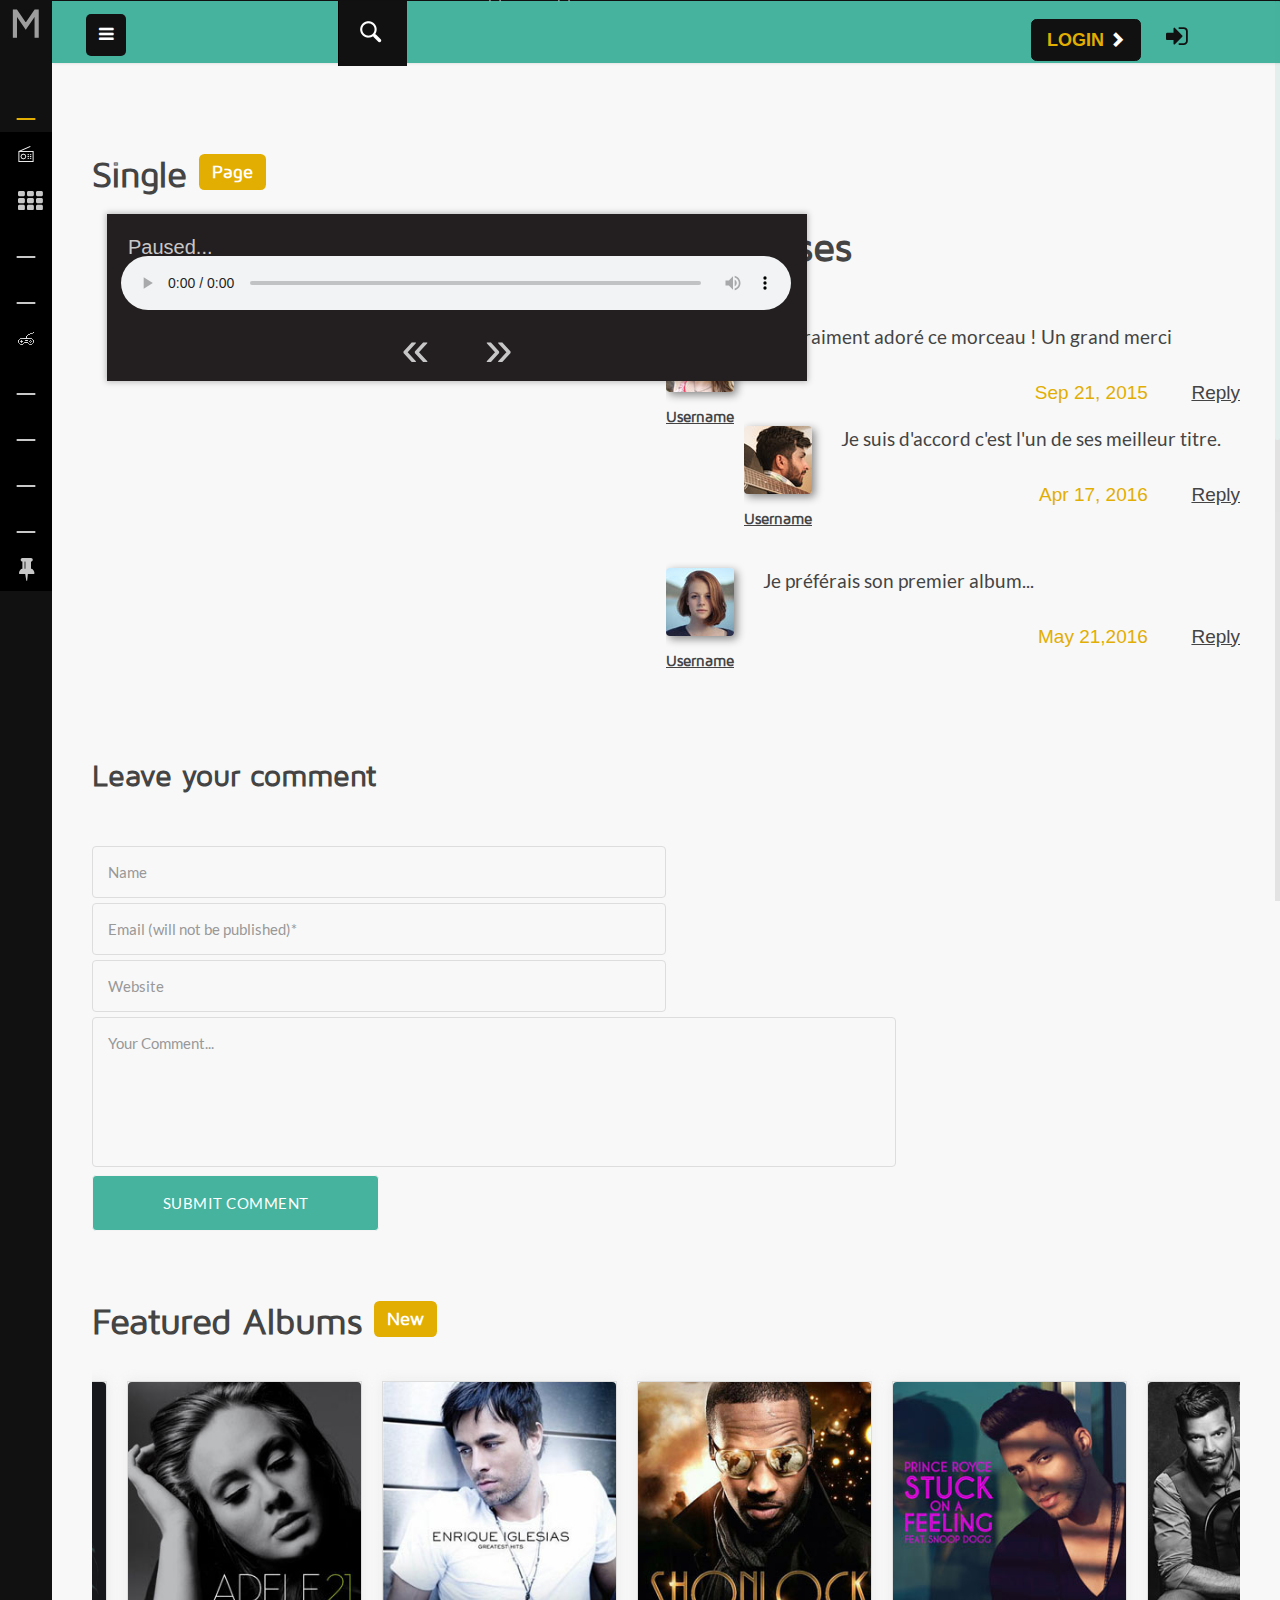
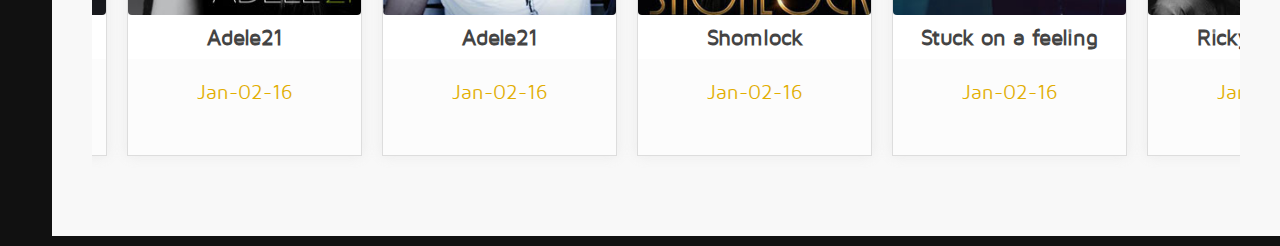
==== commit 4ed09748: "oui" ====
--- a/web/single.html
+++ b/web/single.html
@@ -11,8 +11,7 @@
 <title>Mom's Spaghettis</title>
 <meta name="viewport" content="width=device-width, initial-scale=1">
 <meta http-equiv="Content-Type" content="text/html; charset=utf-8" />
-<meta name="keywords" content="Mosaic Responsive web template, Bootstrap Web Templates, Flat Web Templates, Android Compatible web template, 
-Smartphone Compatible web template, free webdesigns for Nokia, Samsung, LG, SonyEricsson, Motorola web design" />
+<meta name="keywords" content="Mom's Spaghettis" />
 <script type="application/x-javascript"> addEventListener("load", function() { setTimeout(hideURLbar, 0); }, false); function hideURLbar(){ window.scrollTo(0,1); } </script>
  <!-- Bootstrap Core CSS -->
 <link href="css/bootstrap.css" rel='stylesheet' type='text/css' />
@@ -53,7 +52,8 @@
 						<li><a href="radio.html"><i class="camera"></i> <span>Radio</span></a></li>
 						<li><a href="#" data-toggle="modal" data-target="#myModal1"><i class="fa fa-th"></i><span>Apps</span></a></li>
 						<li><a href="radio.html"><i class="lnr lnr-users"></i> <span>Artists</span></a></li> 
-						<li><a href="radio.html"><i class="lnr lnr-music-note"></i> <span>Albums</span></a></li>						
+						<li><a href="radio.html"><i class="lnr lnr-music-note"></i> <span>Albums</span></a></li>
+						<li><a href="games.html"><i class="games"></i> <span>Games</span></a></li>
 						<li class="menu-list"><a href="browse.html"><i class="lnr lnr-indent-increase"></i> <span>Browser</span></a>  
 							<ul class="sub-menu-list">
 								<li><a href="browse.html">Artists</a> </li>
@@ -62,7 +62,7 @@
 						</li>
 						<li><a href="blog.html"><i class="lnr lnr-book"></i><span>Blog</span></a></li>
 						<li><a href="typography.html"><i class="lnr lnr-pencil"></i> <span>Typography</span></a></li>
-						<li class="menu-list"><a href="#"><i class="lnr lnr-heart"></i>  <span>My Favourities</span></a> 
+						<li class="menu-list"><a href="#"><i class="lnr lnr-heart"></i>  <span>My Favourites</span></a> 
 							<ul class="sub-menu-list">
 								<li><a href="radio.html">All Songs</a></li>
 							</ul>
@@ -175,14 +175,6 @@
 									<!-- //search-scripts -->
 											 <!---->
 											  <div class="col-md-4 player">
-													<div class="audio-player">
-														<audio id="audio-player"  controls="controls">
-														<source src="media/Blue Browne.ogg" type="audio/ogg"></source>
-																<source src="media/Blue Browne.mp3" type="audio/mpeg"></source>
-																<source src="media/Georgia.ogg" type="audio/ogg"></source>
-																<source src="media/Georgia.mp3" type="audio/mpeg"></source></audio>
-														</div>
-												<!---->
 												<script type="text/javascript">
 													$(function(){
 													  $('#audio-player').mediaelementplayer({
@@ -198,6 +190,8 @@
 												<!--audio-->
 													<link rel="stylesheet" type="text/css" media="all" href="css/audio.css">
 													<script type="text/javascript" src="js/mediaelement-and-player.min.js"></script>
+												<!--audio-->
+													
 													<!---->
 
  	 <!-- /w3layouts-agile -->
@@ -251,142 +245,42 @@
 								</div>
 						   <div class="single_left">
 								<!--/video-main-->
-								 <div class="video-main">
-									<div class="video-record-list">
-										<div id="jp_container_1" class="jp-video jp-video-270p" role="application" aria-label="media player">
-											<div class="jp-type-playlist">
-												<div id="jquery_jplayer_1" class="jp-jplayer" style="width: 480px; height: 270px;"><img id="jp_poster_0" src="video/play1.png" style="width: 480px; height: 270px; display: inline;"><video id="jp_video_0" preload="metadata" src="http://192.168.30.9/vijayaa/2015/Dec/mosaic/web/video/Ellie-Goulding.webm" title="1. Ellie-Goulding" style="width: 0px; height: 0px;"></video></div>
-												<div class="jp-gui">
-													<div class="jp-video-play" style="display: block;">
-														<button class="jp-video-play-icon" role="button" tabindex="0">play</button>
-													</div>
-													<div class="jp-interface">
-														<div class="jp-progress">
-															<div class="jp-seek-bar" style="width: 100%;">
-																<div class="jp-play-bar" style="width: 0%;"></div>
-															</div>
-														</div>
-														<div class="jp-current-time" role="timer" aria-label="time">00:00</div>
-														<div class="jp-duration" role="timer" aria-label="duration">00:18</div>
-														<div class="jp-controls-holder">
-															<div class="jp-controls">
-																<button class="jp-previous" role="button" tabindex="0">previous</button>
-																<button class="jp-play" role="button" tabindex="0">play</button>
-															</div>
-															<div class="jp-volume-controls">
-																<button class="jp-mute" role="button" tabindex="0">mute</button>
-																<button class="jp-volume-max" role="button" tabindex="0">max volume</button>
-																<div class="jp-volume-bar">
-																	<div class="jp-volume-bar-value" style="width: 100%;"></div>
-																</div>
-															</div>
-															<div class="jp-toggles">
-															
-																<button class="jp-full-screen" role="button" tabindex="0">full screen</button>
-															</div>
-														</div>
-														<div class="jp-details" style="display: none;">
-															<div class="jp-title" aria-label="title">1. Ellie-Goulding</div>
-														</div>
-													</div>
-												</div>
-												<div class="jp-playlist">
-													<ul style="display: block;"><li class="jp-playlist-current"><div><a href="javascript:;" class="jp-playlist-item-remove" style="display: none;">×</a><a href="javascript:;" class="jp-playlist-item jp-playlist-current" tabindex="0">1. Ellie-Goulding <span class="jp-artist">by Pixar</span></a></div></li><li><div><a href="javascript:;" class="jp-playlist-item-remove" style="display: none;">×</a><a href="javascript:;" class="jp-playlist-item" tabindex="0">2. Mark-Ronson-Uptown <span class="jp-artist">by Pixar</span></a></div></li><li><div><a href="javascript:;" class="jp-playlist-item-remove" style="display: none;">×</a><a href="javascript:;" class="jp-playlist-item" tabindex="0">3. Ellie-Goulding <span class="jp-artist">by Pixar</span></a></div></li><li><div><a href="javascript:;" class="jp-playlist-item-remove" style="display: none;">×</a><a href="javascript:;" class="jp-playlist-item" tabindex="0">4. Maroon-Sugar <span class="jp-artist">by Pixar</span></a></div></li><li><div><a href="javascript:;" class="jp-playlist-item-remove" style="display: none;">×</a><a href="javascript:;" class="jp-playlist-item" tabindex="0">5. Pharrell-Williams <span class="jp-artist">by Pixar</span></a></div></li><li><div><a href="javascript:;" class="jp-playlist-item-remove" style="display: none;">×</a><a href="javascript:;" class="jp-playlist-item" tabindex="0">6. Ellie-Goulding <span class="jp-artist">by Pixar</span></a></div></li><li><div><a href="javascript:;" class="jp-playlist-item-remove" style="display: none;">×</a><a href="javascript:;" class="jp-playlist-item" tabindex="0">7. Pharrell-Williams <span class="jp-artist">by Pixar</span></a></div></li></ul>
-												</div>
-												<div class="jp-no-solution" style="display: none;">
-													<span>Update Required</span>
-													To play the media you will need to either update your browser to a recent version or update your <a href="http://get.adobe.com/flashplayer/" target="_blank">Flash plugin</a>.
-												</div>
-											</div>
-										</div>
-									</div>
-								</div>
+								 <div class="container">
+
+    <div class="column add-bottom ">
+        <div id="mainwrap">
+            <div id="nowPlay">
+                <span class="left" id="npAction">Paused...</span>
+                <span class="right" id="npTitle"></span>
+            </div>
+            <div id="audiowrap">
+                <div id="audio0">
+                    <audio preload id="audio1" controls="controls">Your browser does not support HTML5 Audio!</audio>
+                </div>
+                <div id="tracks">
+                    <a id="btnPrev">&laquo;</a>
+                    <a id="btnNext">&raquo;</a>
+                </div>
+            </div>
+            <div id="plwrap">
+                <ul id="plList"></ul>
+            </div>
+        </div>
+    </div>
+</div>
 								<!-- script for play-list -->
 				<link href="css/jplayer.blue.monday.min.css" rel="stylesheet" type="text/css">
 				<script type="text/javascript" src="js/jquery.jplayer.min.js"></script>
 				<script type="text/javascript" src="js/jplayer.playlist.min.js"></script>
 				<script type="text/javascript">
 				//<![CDATA[
-				$(document).ready(function(){
-
-					new jPlayerPlaylist({
-						jPlayer: "#jquery_jplayer_1",
-						cssSelectorAncestor: "#jp_container_1"
-					}, [
-						
-						{
-							title:"1. Ellie-Goulding",
-							artist:"",
-							mp4: "video/Ellie-Goulding.mp4",
-							ogv: "video/Ellie-Goulding.ogv",
-							webmv: "video/Ellie-Goulding.webm",
-							poster:"video/play1.png"
-						},
-						{
-							title:"2. Mark-Ronson-Uptown",
-							artist:"",
-							mp4: "video/Mark-Ronson-Uptown.mp4",
-							ogv: "video/Mark-Ronson-Uptown.ogv",
-							webmv: "video/Mark-Ronson-Uptown.webm",
-							poster:"video/play2.png"
-						},
-						{
-							title:"3. Ellie-Goulding",
-							artist:"",
-							mp4: "video/Ellie-Goulding.mp4",
-							ogv: "video/Ellie-Goulding.ogv",
-							webmv: "video/Ellie-Goulding.webm",
-							poster:"video/play1.png"
-						},
-						{
-							title:"4. Maroon-Sugar",
-							artist:"",
-							mp4: "video/Maroon-Sugar.mp4",
-							ogv: "video/Maroon-Sugar.ogv",
-							webmv: "video/Maroon-Sugar.webm",
-							poster:"video/play4.png"
-						},
-						{
-							title:"5. Pharrell-Williams",
-							artist:"",
-							mp4: "video/Pharrell-Williams.mp4",
-							ogv: "video/Pharrell-Williams.ogv",
-							webmv: "video/Pharrell-Williams.webm",
-							poster:"video/play5.png"
-						},
-						{
-							title:"6. Ellie-Goulding",
-							artist:"",
-							mp4: "video/Ellie-Goulding.mp4",
-							ogv: "video/Ellie-Goulding.ogv",
-							webmv: "video/Ellie-Goulding.webm",
-							poster:"video/play1.png"
-						},
-						{
-							title:"7. Pharrell-Williams",
-							artist:"",
-							mp4: "video/Pharrell-Williams.mp4",
-							ogv: "video/Pharrell-Williams.ogv",
-							webmv: "video/Pharrell-Williams.webm",
-							poster:"video/play5.png"
-						}
-					], {
-						swfPath: "../../dist/jplayer",
-						supplied: "webmv,ogv,mp4",
-						useStateClassSkin: true,
-						autoBlur: false,
-						smoothPlayBar: true,
-						keyEnabled: true
-					});
-
-				});
 				//]]>
 					</script>
 			<!-- //script for play-list -->
 						<!--//video-main-->
 						 	 <!-- /agileinfo -->
 				</div>
-				<div class="response">
+				<div class="response ">
 					<h4>Responses</h4>
 					<div class="media response-info">
 						<div class="media-left response-text-left">
@@ -396,8 +290,7 @@
 							<h5><a href="#">Username</a></h5>
 						</div>
 						<div class="media-body response-text-right">
-							<p>Lorem ipsum dolor sit amet, consectetur adipisicing elit,There are many variations of passages of Lorem Ipsum available, 
-								sed do eiusmod tempor incididunt ut labore et dolore magna aliqua.</p>
+							<p>J'ai vraiment adoré ce morceau ! Un grand merci</p>
 							<ul>
 								<li>Sep 21, 2015</li>
 								<li><a href="single.html">Reply</a></li>
@@ -410,8 +303,7 @@
 									<h5><a href="#">Username</a></h5>
 								</div>
 								<div class="media-body response-text-right">
-									<p>Lorem ipsum dolor sit amet, consectetur adipisicing elit,There are many variations of passages of Lorem Ipsum available, 
-										sed do eiusmod tempor incididunt ut labore et dolore magna aliqua.</p>
+									<p>Je suis d'accord c'est l'un de ses meilleur titre.</p>
 									<ul>
 										<li>Apr 17, 2016</li>
 										<li><a href="single.html">Reply</a></li>
@@ -430,8 +322,7 @@
 							<h5><a href="#">Username</a></h5>
 						</div>
 						<div class="media-body response-text-right">
-							<p>Lorem ipsum dolor sit amet, consectetur adipisicing elit,There are many variations of passages of Lorem Ipsum available, 
-								sed do eiusmod tempor incididunt ut labore et dolore magna aliqua.</p>
+							<p>Je préférais son premier album...</p>
 							<ul>
 								<li>May 21,2016</li>
 								<li><a href="single.html">Reply</a></li>
@@ -439,57 +330,7 @@
 						</div>
 						<div class="clearfix"> </div>
 					</div>
-					<div class="media response-info">
-						<div class="media-left response-text-left">
-							<a href="#">
-								<img class="media-object" src="images/c4.jpg" alt="">
-							</a>
-							<h5><a href="#">Username</a></h5>
-						</div>
-						<div class="media-body response-text-right">
-							<p>Lorem ipsum dolor sit amet, consectetur adipisicing elit,There are many variations of passages of Lorem Ipsum available, 
-								sed do eiusmod tempor incididunt ut labore et dolore magna aliqua.</p>
-							<ul>
-								<li>Mar 28, 2016</li>
-								<li><a href="single.html">Reply</a></li>
-							</ul>
-							<div class="media response-info">
-								<div class="media-left response-text-left">
-									<a href="#">
-										<img class="media-object" src="images/c5.jpg" alt="">
-									</a>
-									<h5><a href="#">Username</a></h5>
-								</div>
-								<div class="media-body response-text-right">
-									<p>Lorem ipsum dolor sit amet, consectetur adipisicing elit,There are many variations of passages of Lorem Ipsum available, 
-										sed do eiusmod tempor incididunt ut labore et dolore magna aliqua.</p>
-									<ul>
-										<li>Feb 19, 2016</li>
-										<li><a href="single.html">Reply</a></li>
-									</ul>		
-								</div>
-								<div class="clearfix"> </div>
-							</div>
-						</div>
-						<div class="clearfix"> </div>
-					</div>
-					<div class="media response-info">
-						<div class="media-left response-text-left">
-							<a href="#">
-								<img class="media-object" src="images/c6.jpg" alt="">
-							</a>
-							<h5><a href="#">Username</a></h5>
-						</div>
-						<div class="media-body response-text-right">
-							<p>Lorem ipsum dolor sit amet, consectetur adipisicing elit,There are many variations of passages of Lorem Ipsum available, 
-								sed do eiusmod tempor incididunt ut labore et dolore magna aliqua.</p>
-							<ul>
-								<li>Jan 20, 2016</li>
-								<li><a href="single.html">Reply</a></li>
-							</ul>		
-						</div>
-						<div class="clearfix"> </div>
-					</div>
+					
 				</div>
 				 	 <!-- /agileits -->
 				<div class="clearfix"> </div>
--- a/web/css/style.css
+++ b/web/css/style.css
@@ -364,6 +364,20 @@
 }
 ul.nav.nav-pills.nav-stacked.custom-nav li:hover i.camera {
     background:url(../images/radio1.png) no-repeat 0px 0px;
+}
+i.games {
+    width:16px;
+    height:16px;
+    background:url(../images/game.png) no-repeat 0px 0px;
+    display: inline-block;
+    transition: 0.5s all;
+    -webkit-transition: 0.5s all;
+    -moz-transition: 0.5s all;
+    -o-transition: 0.5s all;
+    -ms-transition: 0.5s all;
+}
+ul.nav.nav-pills.nav-stacked.custom-nav li:hover i.games {
+    background:url(../images/game1.png) no-repeat 0px 0px;
 }
 @media (max-width:767px){
 	.hidden-xs{display:none!important}
@@ -1623,7 +1637,7 @@
 }
 .responces{
     float: left;
-    width: 65%;
+    width: 50%;
 }
 .response-text-right p {
     font-size: 0.95em;
@@ -1671,7 +1685,7 @@
 }
 .response {
     float: right;
-    width: 64%;
+    width: 50%;
 }
 .response h4 {
       color: #444;
@@ -4515,4 +4529,364 @@
     top: -13px;
 	}
 }
-/***responsive***/+/***responsive***/
+
+
+
+
+
+ .card {
+    margin-top: 0px;
+    margin-bottom: 30px;
+    padding: 30px;
+    background-color: rgba(214, 224, 226, 0.2);
+    -webkit-border-top-left-radius:5px;
+    -moz-border-top-left-radius:5px;
+    border-top-left-radius:5px;
+    -webkit-border-top-right-radius:5px;
+    -moz-border-top-right-radius:5px;
+    border-top-right-radius:5px;
+    -webkit-box-sizing: border-box;
+    -moz-box-sizing: border-box;
+    box-sizing: border-box;
+}
+.card.hovercard {
+    position: relative;
+    padding-top: 0;
+    overflow: hidden;
+    text-align: center;
+    background-color: #fff;
+    background-color: rgba(255, 255, 255, 1);
+}
+.card.hovercard .card-background {
+    height: 130px;
+}
+.card-background img {
+    -webkit-filter: blur(25px);
+    -moz-filter: blur(25px);
+    -o-filter: blur(25px);
+    -ms-filter: blur(25px);
+    filter: blur(25px);
+    margin-left: -100px;
+    margin-top: -200px;
+    min-width: 130%;
+}
+.card.hovercard .useravatar {
+    position: absolute;
+    top: 15px;
+    left: 0;
+    right: 0;
+}
+.card.hovercard .useravatar img {
+    width: 100px;
+    height: 100px;
+    max-width: 100px;
+    max-height: 100px;
+    -webkit-border-radius: 50%;
+    -moz-border-radius: 50%;
+    border-radius: 50%;
+    border: 5px solid rgba(255, 255, 255, 0.5);
+}
+.card.hovercard .card-info {
+    position: absolute;
+    bottom: 14px;
+    left: 0;
+    right: 0;
+}
+.card.hovercard .card-info .card-title {
+    padding:0 5px;
+    font-size: 20px;
+    line-height: 1;
+    color: #262626;
+    background-color: rgba(255, 255, 255, 0.1);
+    -webkit-border-radius: 4px;
+    -moz-border-radius: 4px;
+    border-radius: 4px;
+}
+.card.hovercard .card-info {
+    overflow: hidden;
+    font-size: 12px;
+    line-height: 20px;
+    color: #737373;
+    text-overflow: ellipsis;
+}
+
+
+
+
+
+
+
+
+
+
+
+/* Font Family
+================================================== */
+
+@import url("//fonts.googleapis.com/css?family=Yanone+Kaffeesatz:200,300,400");
+
+
+/* Desktop
+================================================== */
+
+.container { position:relative; margin:0 auto; width:700px; }
+.column { width:inherit; }
+
+
+/* Tablet (Portrait)
+================================================== */
+
+@media only screen and (min-width: 768px) and (max-width: 959px) {
+.container { width:556px; }
+}
+
+
+/* Mobile (Portrait)
+================================================== */
+
+@media only screen and (max-width: 767px) {
+.container { width:300px; }
+}
+
+
+/* Mobile (Landscape)
+================================================== */
+
+@media only screen and (min-width: 480px) and (max-width: 767px) {
+.container { width:420px; }
+}
+
+
+/* CSS Reset
+================================================== */
+
+html,body,div,span,h1,h6,p,a,ul,li,audio {
+border:0;
+font:inherit;
+font-size:100%;
+margin:0;
+padding:0;
+vertical-align:baseline;
+}
+
+body { line-height:1; }
+ul { list-style:none; }
+
+
+/* Basic Styles
+================================================== */
+
+html,body {
+-webkit-font-smoothing:antialiased;
+-webkit-text-size-adjust:100%;
+background-color:#111;
+color:#C8C7C8;
+font:20px/24px "Yanone Kaffeesatz", HelveticaNeue, "Helvetica Neue", Helvetica, Arial, sans-serif;
+font-weight:300;
+padding:5px 0;
+}
+
+* {
+-webkit-tap-highlight-color:rgba(0,0,0,0);
+-webkit-tap-highlight-color:transparent;
+}
+
+
+/* Typography
+================================================== */
+
+h1,h6,p { color:#808080; font-weight:200; }
+h1 { font-size:42px; line-height:44px; margin:20px 0 0; }
+h6 { font-size:18px; line-height:20px; margin:4px 0 20px; }
+p { font-size:18px; line-height:20px; margin:0 0 2px; }
+
+
+/* Links
+================================================== */
+
+a,a:visited { color:#ddd; outline:0; text-decoration:underline; }
+a:hover,a:focus { color:#bbb; }
+p a,p a:visited { line-height:inherit; }
+
+
+/* Misc.
+================================================== */
+
+.add-bottom { margin-bottom:20px !important; }
+.left { float:left; }
+.right { float:right; }
+.center { text-align:center; }
+
+
+/* Custom Styles
+================================================== */
+
+/* Highlight Styles */
+::selection { background-color:#262223; color:#444; }
+
+
+/* Audio Player Styles
+================================================== */
+
+/* Default / Desktop / Firefox */
+audio { margin:0 15px 0 14px; width:670px; }
+#mainwrap { box-shadow:0 0 6px 1px rgba(0,0,0,.25); }
+#audiowrap { background-color:#231F20; margin:0 auto; }
+#plwrap { margin:0 auto; }
+#tracks { position:relative; text-align:center; }
+#nowPlay { display:inline; }
+#npTitle { margin:0; padding:21px; text-align:right; }
+#npAction { padding:21px; position:absolute; }
+#plList { margin:0; }
+#plList li { background-color:#231F20; cursor:pointer; display:block; margin:0; padding:21px 0; }
+#plList li:hover { background-color:#262223; }
+.plItem { position:relative; }
+.plTitle { left:50px; overflow:hidden; position:absolute; right:65px; text-overflow:ellipsis; top:0; white-space:nowrap; }
+.plNum { padding-left:21px; width:25px; }
+.plLength { padding-left:21px; position:absolute; right:21px; top:0; }
+.plSel,.plSel:hover { background-color:#262223!important; cursor:default!important; }
+a[id^="btn"] { background-color:#231F20; color:#C8C7C8; cursor:pointer; display:inline-block; font-size:50px; margin:0; padding:21px 27px; text-decoration:none; }
+a[id^="btn"]:last-child { margin-left:-4px; }
+a[id^="btn"]:hover,a[id^="btn"]:active { background-color:#262223; }
+a[id^="btn"]::-moz-focus-inner { border:0; padding:0; }
+
+/* IE 9 */
+html[data-useragent*="MSIE 9.0"] audio { margin-left:9px; outline:none; width:680px; }
+html[data-useragent*="MSIE 9.0"] #audiowrap { background-color:#000; }
+html[data-useragent*="MSIE 9.0"] a[id^="btn"] { background-color:#000; }
+html[data-useragent*="MSIE 9.0"] a[id^="btn"]:hover { background-color:#080808; }
+html[data-useragent*="MSIE 9.0"] #plList li { background-color:#000; }
+html[data-useragent*="MSIE 9.0"] #plList li:hover { background-color:#080808; }
+html[data-useragent*="MSIE 9.0"] .plSel,
+html[data-useragent*="MSIE 9.0"] .plSel:hover { background-color:#080808!important; }
+
+/* IE 10 */
+html[data-useragent*="MSIE 10.0"] audio { margin-left:6px; width:687px; }
+html[data-useragent*="MSIE 10.0"] #audiowrap { background-color:#000; }
+html[data-useragent*="MSIE 10.0"] a[id^="btn"] { background-color:#000; }
+html[data-useragent*="MSIE 10.0"] a[id^="btn"]:hover { background-color:#080808; }
+html[data-useragent*="MSIE 10.0"] #plList li { background-color:#000; }
+html[data-useragent*="MSIE 10.0"] #plList li:hover { background-color:#080808; }
+html[data-useragent*="MSIE 10.0"] .plSel,
+html[data-useragent*="MSIE 10.0"] .plSel:hover { background-color:#080808!important; }
+
+/* IE 11 */
+html[data-useragent*="rv:11.0"] audio { margin-left:2px; width:695px; }
+html[data-useragent*="rv:11.0"] #audiowrap { background-color:#000; }
+html[data-useragent*="rv:11.0"] a[id^="btn"] { background-color:#000; }
+html[data-useragent*="rv:11.0"] a[id^="btn"]:hover { background-color:#080808; }
+html[data-useragent*="rv:11.0"] #plList li { background-color:#000; }
+html[data-useragent*="rv:11.0"] #plList li:hover { background-color:#080808; }
+html[data-useragent*="rv:11.0"] .plSel,
+html[data-useragent*="rv:11.0"] .plSel:hover { background-color:#080808!important; }
+
+/* All Apple Products */
+html[data-useragent*="Apple"] audio { margin:0; width:100%; }
+html[data-useragent*="Apple"] #audiowrap { background-color:#000; }
+html[data-useragent*="Apple"] a[id^="btn"] { background-color:#000; }
+html[data-useragent*="Apple"] a[id^="btn"]:hover { background-color:#080808; }
+html[data-useragent*="Apple"] #plList li { background-color:#000; }
+html[data-useragent*="Apple"] #plList li:hover { background-color:#080808; }
+html[data-useragent*="Apple"] .plSel,
+html[data-useragent*="Apple"] .plSel:hover { background-color:#080808!important; }
+
+/* IOS 7 */
+html[data-useragent*="OS 7"] body { color:#373837; }
+html[data-useragent*="OS 7"] audio { margin-left:3px; width:690px; }
+html[data-useragent*="OS 7"] #audiowrap { background-color:#e6e6e6; }
+html[data-useragent*="OS 7"] a[id^="btn"] { background-color:#e6e6e6; color:#373837; }
+html[data-useragent*="OS 7"] a[id^="btn"]:hover { background-color:#eee; }
+html[data-useragent*="OS 7"] #plList li { background-color:#e6e6e6; }
+html[data-useragent*="OS 7"] #plList li:hover { background-color:#eee; }
+html[data-useragent*="OS 7"] .plSel,
+html[data-useragent*="OS 7"] .plSel:hover { background-color:#eee!important; }
+
+/* IOS 8 */
+html[data-useragent*="OS 8"] body { color:#373837; }
+html[data-useragent*="OS 8"] audio { margin-left:6px; width:694px; }
+html[data-useragent*="OS 8"] #audiowrap { background-color:#e4e4e4; }
+html[data-useragent*="OS 8"] a[id^="btn"] { background-color:#e4e4e4; color:#373837; }
+html[data-useragent*="OS 8"] a[id^="btn"]:hover { background-color:#eee; }
+html[data-useragent*="OS 8"] #plList li { background-color:#e4e4e4; }
+html[data-useragent*="OS 8"] #plList li:hover { background-color:#eee; }
+html[data-useragent*="OS 8"] .plSel,
+html[data-useragent*="OS 8"] .plSel:hover { background-color:#eee!important; }
+
+/* IOS 9 */
+html[data-useragent*="OS 9"] body { color:#373837; }
+html[data-useragent*="OS 9"] audio { margin-left:6px; width:694px; }
+html[data-useragent*="OS 9"] #audiowrap { background-color:#d5d5d5; }
+html[data-useragent*="OS 9"] a[id^="btn"] { background-color:#d5d5d5; color:#373837; }
+html[data-useragent*="OS 9"] a[id^="btn"]:hover { background-color:#eee; }
+html[data-useragent*="OS 9"] #plList li { background-color:#d5d5d5; }
+html[data-useragent*="OS 9"] #plList li:hover { background-color:#eee; }
+html[data-useragent*="OS 9"] .plSel,
+html[data-useragent*="OS 9"] .plSel:hover { background-color:#eee!important; }
+
+/* Chrome */
+html[data-useragent*="Chrome"] body { color:#5a5a5a; }
+html[data-useragent*="Chrome"] audio { margin-left:9px; width:677px; }
+html[data-useragent*="Chrome"] #audiowrap { background-color:#fafafa; }
+html[data-useragent*="Chrome"] a[id^="btn"] { background-color:#fafafa; color:#5a5a5a; }
+html[data-useragent*="Chrome"] a[id^="btn"]:hover { background-color:#eee; }
+html[data-useragent*="Chrome"] #plList li { background-color:#fafafa; }
+html[data-useragent*="Chrome"] #plList li:hover { background-color:#eee; }
+html[data-useragent*="Chrome"] .plSel,
+html[data-useragent*="Chrome"] .plSel:hover { background-color:#eee!important; }
+
+/* Chrome / Android / Tablet */
+html[data-useragent*="Chrome"][data-useragent*="Android"] body { color:#373837; }
+html[data-useragent*="Chrome"][data-useragent*="Android"] audio { margin-left:4px; width:689px; }
+html[data-useragent*="Chrome"][data-useragent*="Android"] #audiowrap { background-color:#fafafa; }
+html[data-useragent*="Chrome"][data-useragent*="Android"] a[id^="btn"] { background-color:#fafafa; color:#373837; }
+html[data-useragent*="Chrome"][data-useragent*="Android"] a[id^="btn"]:hover { background-color:#eee; }
+html[data-useragent*="Chrome"][data-useragent*="Android"] #plList li { background-color:#fafafa; }
+html[data-useragent*="Chrome"][data-useragent*="Android"] #plList li:hover { background-color:#eee; }
+html[data-useragent*="Chrome"][data-useragent*="Android"] .plSel,
+html[data-useragent*="Chrome"][data-useragent*="Android"] .plSel:hover { background-color:#eee!important; }
+
+
+/* Audio Player Media Queries
+================================================== */
+
+/* Tablet Portrait */
+@media only screen and (min-width: 768px) and (max-width: 959px) {
+audio { width:526px; }
+html[data-useragent*="MSIE 9.0"] audio { width:536px; }
+html[data-useragent*="MSIE 10.0"] audio { width:543px; }
+html[data-useragent*="rv:11.0"] audio { width:551px; }
+html[data-useragent*="OS 7"] audio { width:546px; }
+html[data-useragent*="OS 8"] audio { width:550px; }
+html[data-useragent*="OS 9"] audio { width:550px; }
+html[data-useragent*="Chrome"] audio { width:533px; }
+html[data-useragent*="Chrome"][data-useragent*="Android"] audio { margin-left:4px; width:545px; }
+}
+
+/* Mobile Landscape */
+@media only screen and (min-width: 480px) and (max-width: 767px) {
+audio { width:390px; }
+html[data-useragent*="MSIE 9.0"] audio { width:400px; }
+html[data-useragent*="MSIE 10.0"] audio { width:407px; }
+html[data-useragent*="rv:11.0"] audio { width:415px; }
+html[data-useragent*="OS 7"] audio { width:410px; }
+html[data-useragent*="OS 8"] audio { width:414px; }
+html[data-useragent*="OS 9"] audio { width:414px; }
+html[data-useragent*="Chrome"] audio { width:397px; }
+html[data-useragent*="Chrome"][data-useragent*="Mobile"] audio { margin-left:4px; width:410px; }
+#npTitle { width:245px; }
+}
+
+/* Mobile Portrait */
+@media only screen and (max-width: 479px) {
+audio { width:270px; }
+html[data-useragent*="MSIE 9.0"] audio { width:280px; }
+html[data-useragent*="MSIE 10.0"] audio { width:287px; }
+html[data-useragent*="rv:11.0"] audio { width:295px; }
+html[data-useragent*="OS 7"] audio { width:290px; }
+html[data-useragent*="OS 8"] audio { width:294px; }
+html[data-useragent*="OS 9"] audio { width:294px; }
+html[data-useragent*="Chrome"] audio { width:277px; }
+html[data-useragent*="Chrome"][data-useragent*="Mobile"] audio { margin-left:4px; width:290px; }
+#npTitle { width:167px; }
+}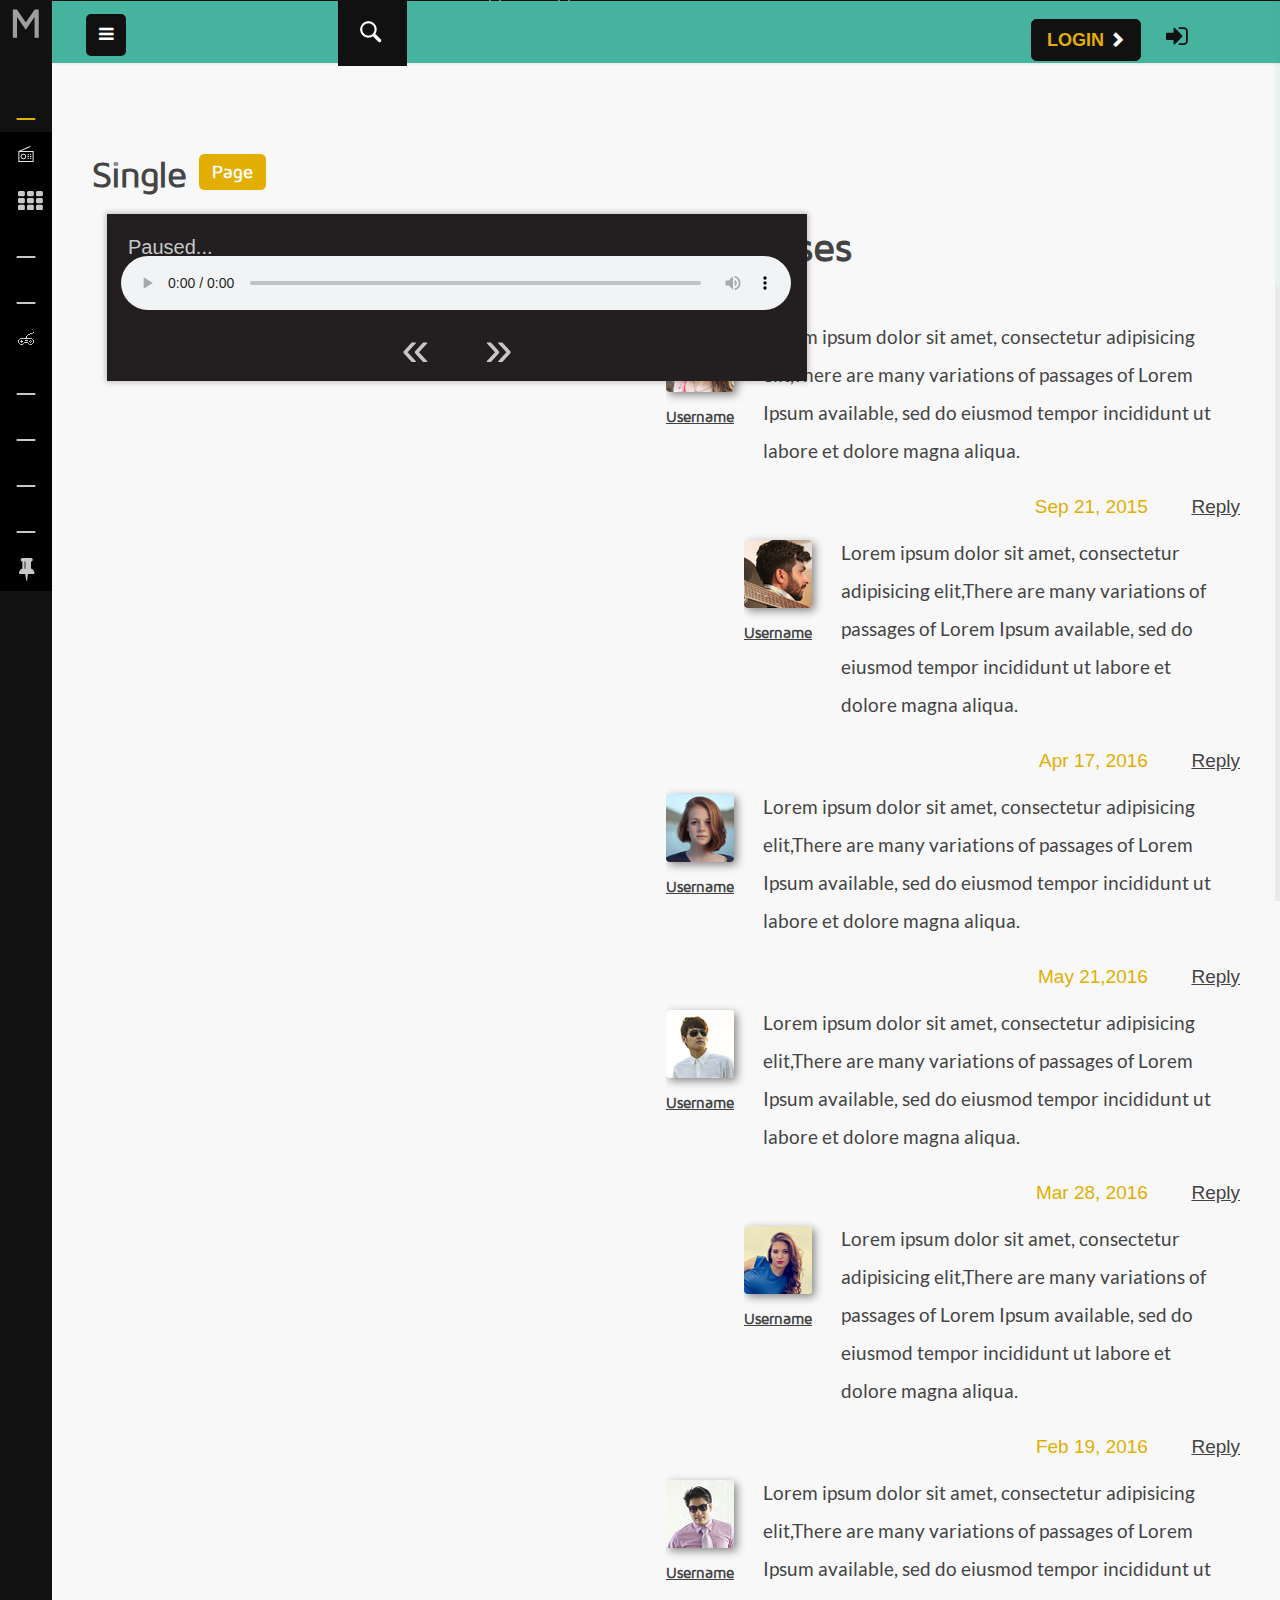
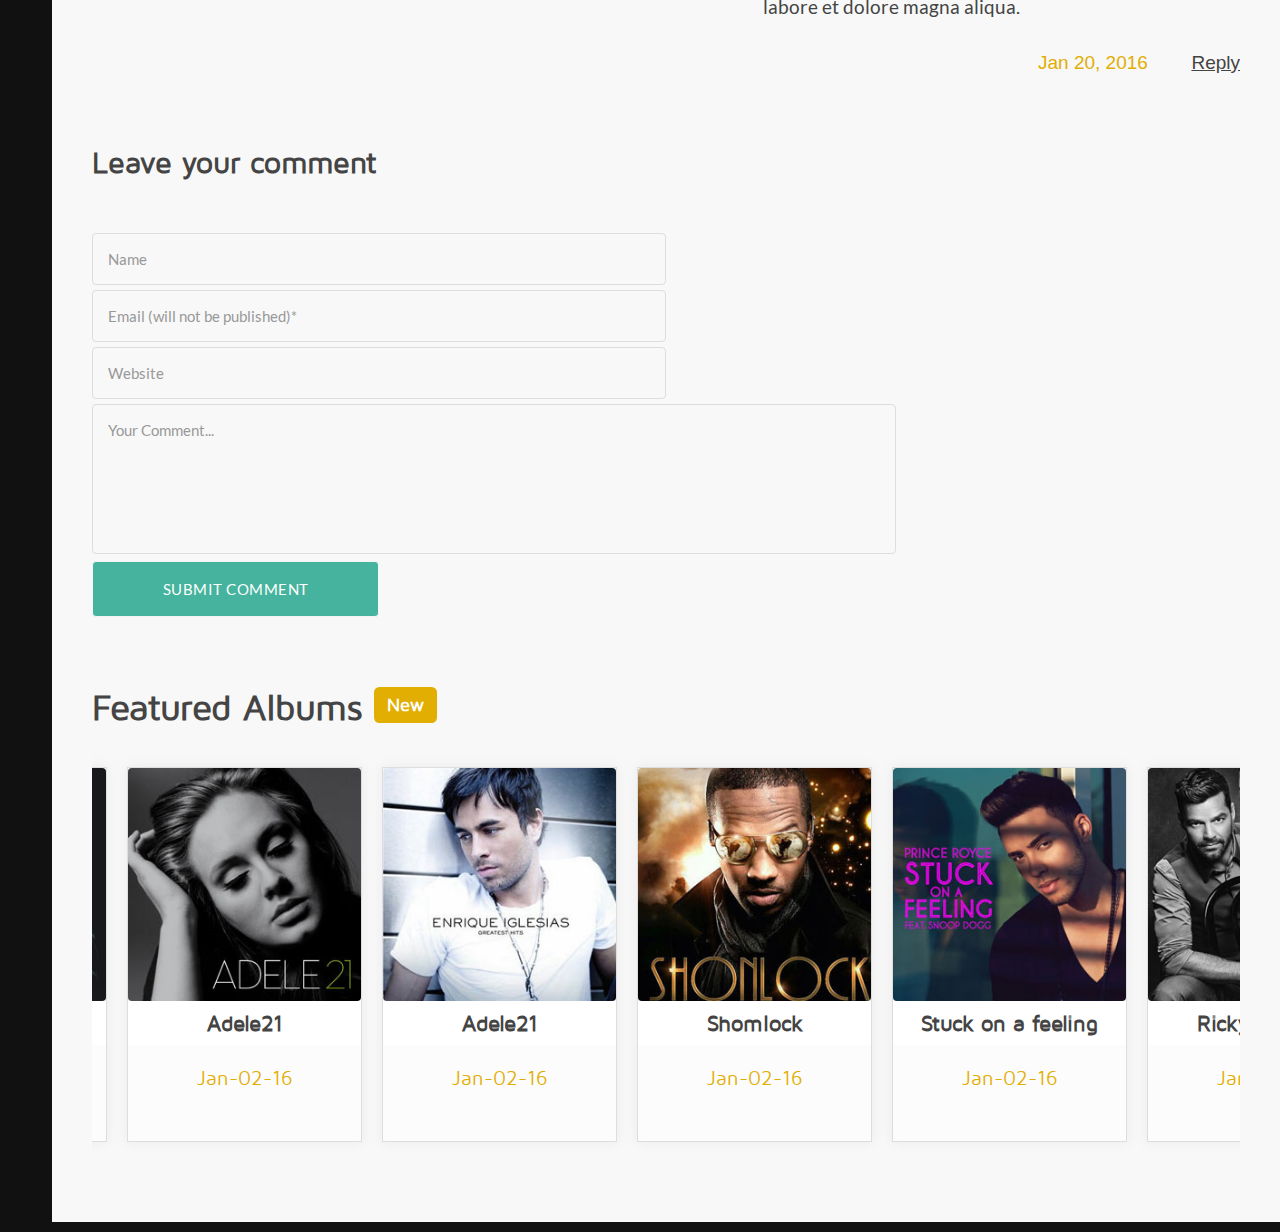
==== commit 85f2453f: "oui" ====
--- a/web/single.html
+++ b/web/single.html
@@ -175,6 +175,7 @@
 									<!-- //search-scripts -->
 											 <!---->
 											  <div class="col-md-4 player">
+												<!---->
 												<script type="text/javascript">
 													$(function(){
 													  $('#audio-player').mediaelementplayer({
@@ -190,8 +191,6 @@
 												<!--audio-->
 													<link rel="stylesheet" type="text/css" media="all" href="css/audio.css">
 													<script type="text/javascript" src="js/mediaelement-and-player.min.js"></script>
-												<!--audio-->
-													
 													<!---->
 
  	 <!-- /w3layouts-agile -->
@@ -247,7 +246,7 @@
 								<!--/video-main-->
 								 <div class="container">
 
-    <div class="column add-bottom ">
+    <div class="column add-bottom">
         <div id="mainwrap">
             <div id="nowPlay">
                 <span class="left" id="npAction">Paused...</span>
@@ -274,13 +273,30 @@
 				<script type="text/javascript" src="js/jplayer.playlist.min.js"></script>
 				<script type="text/javascript">
 				//<![CDATA[
+				$(document).ready(function(){
+
+					new jPlayerPlaylist({
+						jPlayer: "#jquery_jplayer_1",
+						cssSelectorAncestor: "#jp_container_1"
+					}, [
+						
+						{
+							title:"1. Ellie-Goulding",
+							artist:"",
+							mp4: "video/Ellie-Goulding.mp4",
+							ogv: "video/Ellie-Goulding.ogv",
+							webmv: "video/Ellie-Goulding.webm",
+							poster:"video/play1.png"
+						}]);
+
+				});
 				//]]>
 					</script>
 			<!-- //script for play-list -->
 						<!--//video-main-->
 						 	 <!-- /agileinfo -->
 				</div>
-				<div class="response ">
+				<div class="response">
 					<h4>Responses</h4>
 					<div class="media response-info">
 						<div class="media-left response-text-left">
@@ -290,7 +306,8 @@
 							<h5><a href="#">Username</a></h5>
 						</div>
 						<div class="media-body response-text-right">
-							<p>J'ai vraiment adoré ce morceau ! Un grand merci</p>
+							<p>Lorem ipsum dolor sit amet, consectetur adipisicing elit,There are many variations of passages of Lorem Ipsum available, 
+								sed do eiusmod tempor incididunt ut labore et dolore magna aliqua.</p>
 							<ul>
 								<li>Sep 21, 2015</li>
 								<li><a href="single.html">Reply</a></li>
@@ -303,7 +320,8 @@
 									<h5><a href="#">Username</a></h5>
 								</div>
 								<div class="media-body response-text-right">
-									<p>Je suis d'accord c'est l'un de ses meilleur titre.</p>
+									<p>Lorem ipsum dolor sit amet, consectetur adipisicing elit,There are many variations of passages of Lorem Ipsum available, 
+										sed do eiusmod tempor incididunt ut labore et dolore magna aliqua.</p>
 									<ul>
 										<li>Apr 17, 2016</li>
 										<li><a href="single.html">Reply</a></li>
@@ -322,7 +340,8 @@
 							<h5><a href="#">Username</a></h5>
 						</div>
 						<div class="media-body response-text-right">
-							<p>Je préférais son premier album...</p>
+							<p>Lorem ipsum dolor sit amet, consectetur adipisicing elit,There are many variations of passages of Lorem Ipsum available, 
+								sed do eiusmod tempor incididunt ut labore et dolore magna aliqua.</p>
 							<ul>
 								<li>May 21,2016</li>
 								<li><a href="single.html">Reply</a></li>
@@ -330,7 +349,57 @@
 						</div>
 						<div class="clearfix"> </div>
 					</div>
-					
+					<div class="media response-info">
+						<div class="media-left response-text-left">
+							<a href="#">
+								<img class="media-object" src="images/c4.jpg" alt="">
+							</a>
+							<h5><a href="#">Username</a></h5>
+						</div>
+						<div class="media-body response-text-right">
+							<p>Lorem ipsum dolor sit amet, consectetur adipisicing elit,There are many variations of passages of Lorem Ipsum available, 
+								sed do eiusmod tempor incididunt ut labore et dolore magna aliqua.</p>
+							<ul>
+								<li>Mar 28, 2016</li>
+								<li><a href="single.html">Reply</a></li>
+							</ul>
+							<div class="media response-info">
+								<div class="media-left response-text-left">
+									<a href="#">
+										<img class="media-object" src="images/c5.jpg" alt="">
+									</a>
+									<h5><a href="#">Username</a></h5>
+								</div>
+								<div class="media-body response-text-right">
+									<p>Lorem ipsum dolor sit amet, consectetur adipisicing elit,There are many variations of passages of Lorem Ipsum available, 
+										sed do eiusmod tempor incididunt ut labore et dolore magna aliqua.</p>
+									<ul>
+										<li>Feb 19, 2016</li>
+										<li><a href="single.html">Reply</a></li>
+									</ul>		
+								</div>
+								<div class="clearfix"> </div>
+							</div>
+						</div>
+						<div class="clearfix"> </div>
+					</div>
+					<div class="media response-info">
+						<div class="media-left response-text-left">
+							<a href="#">
+								<img class="media-object" src="images/c6.jpg" alt="">
+							</a>
+							<h5><a href="#">Username</a></h5>
+						</div>
+						<div class="media-body response-text-right">
+							<p>Lorem ipsum dolor sit amet, consectetur adipisicing elit,There are many variations of passages of Lorem Ipsum available, 
+								sed do eiusmod tempor incididunt ut labore et dolore magna aliqua.</p>
+							<ul>
+								<li>Jan 20, 2016</li>
+								<li><a href="single.html">Reply</a></li>
+							</ul>		
+						</div>
+						<div class="clearfix"> </div>
+					</div>
 				</div>
 				 	 <!-- /agileits -->
 				<div class="clearfix"> </div>
